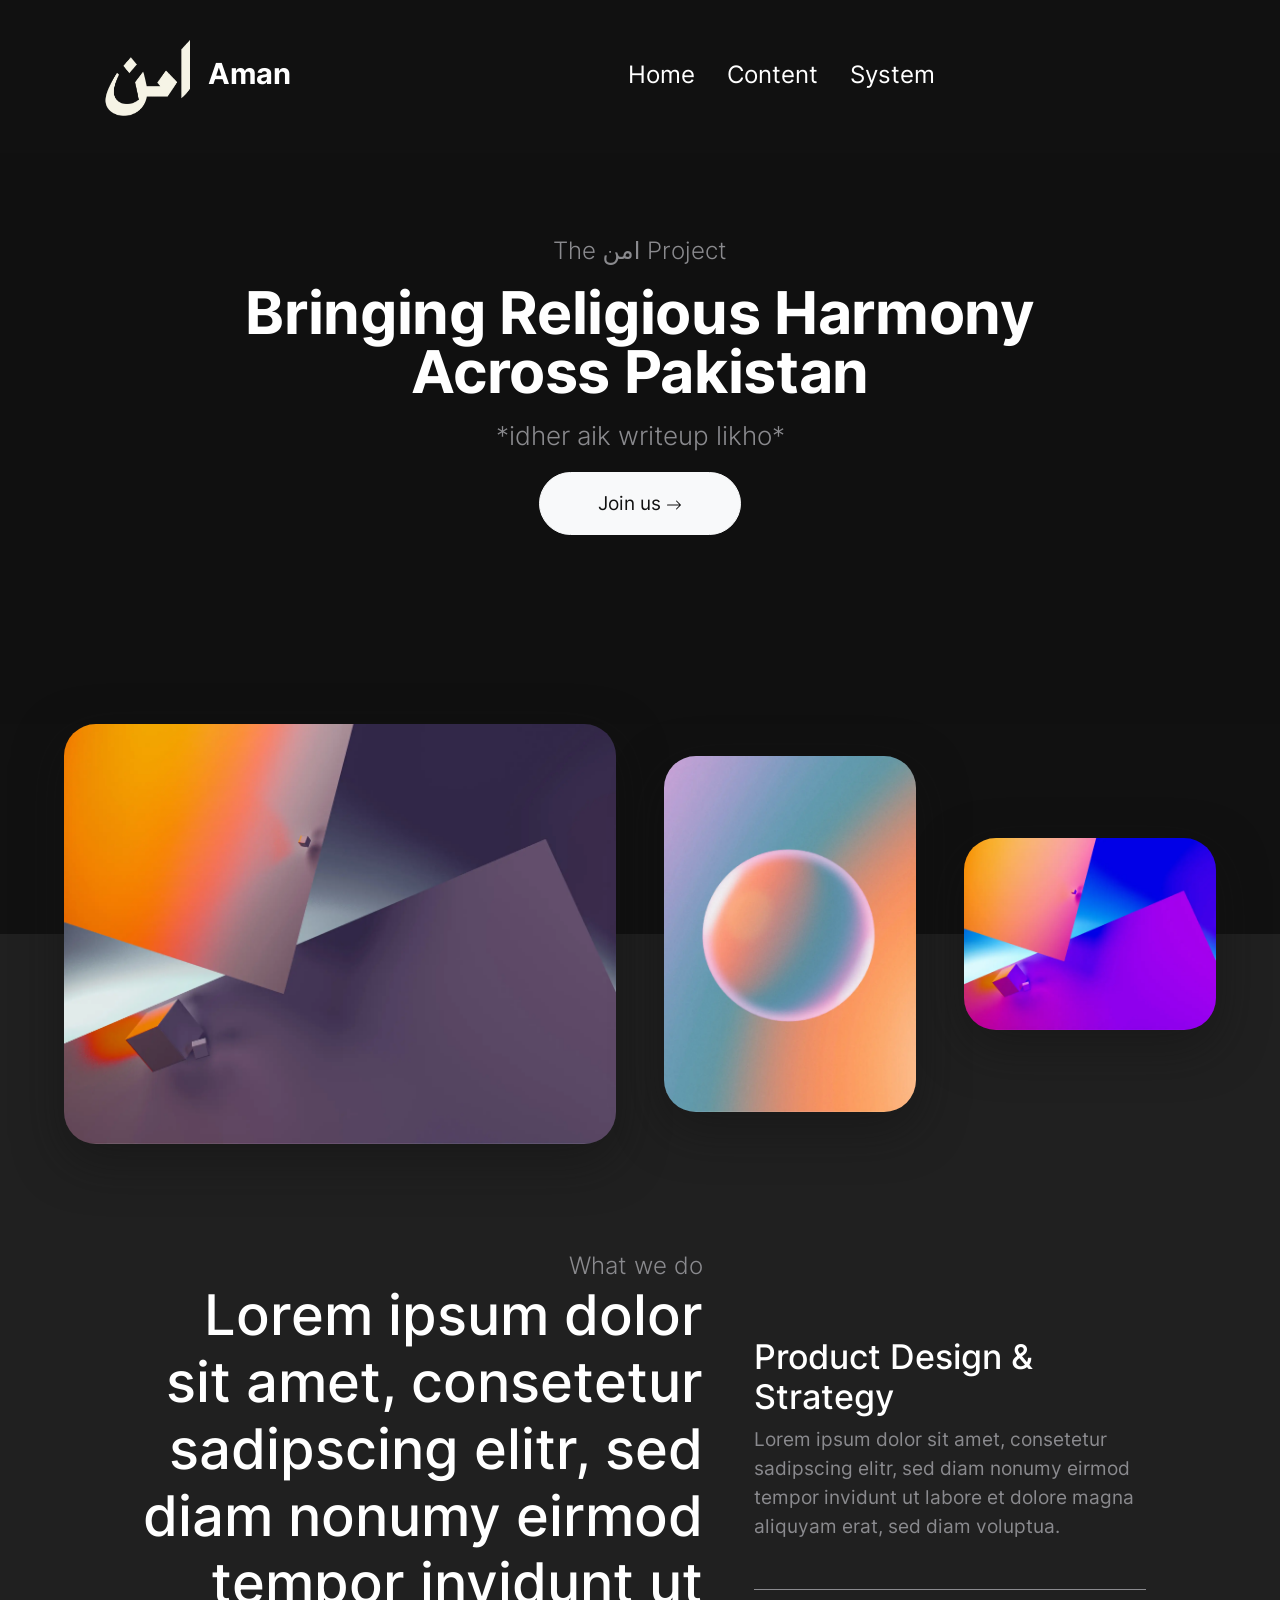
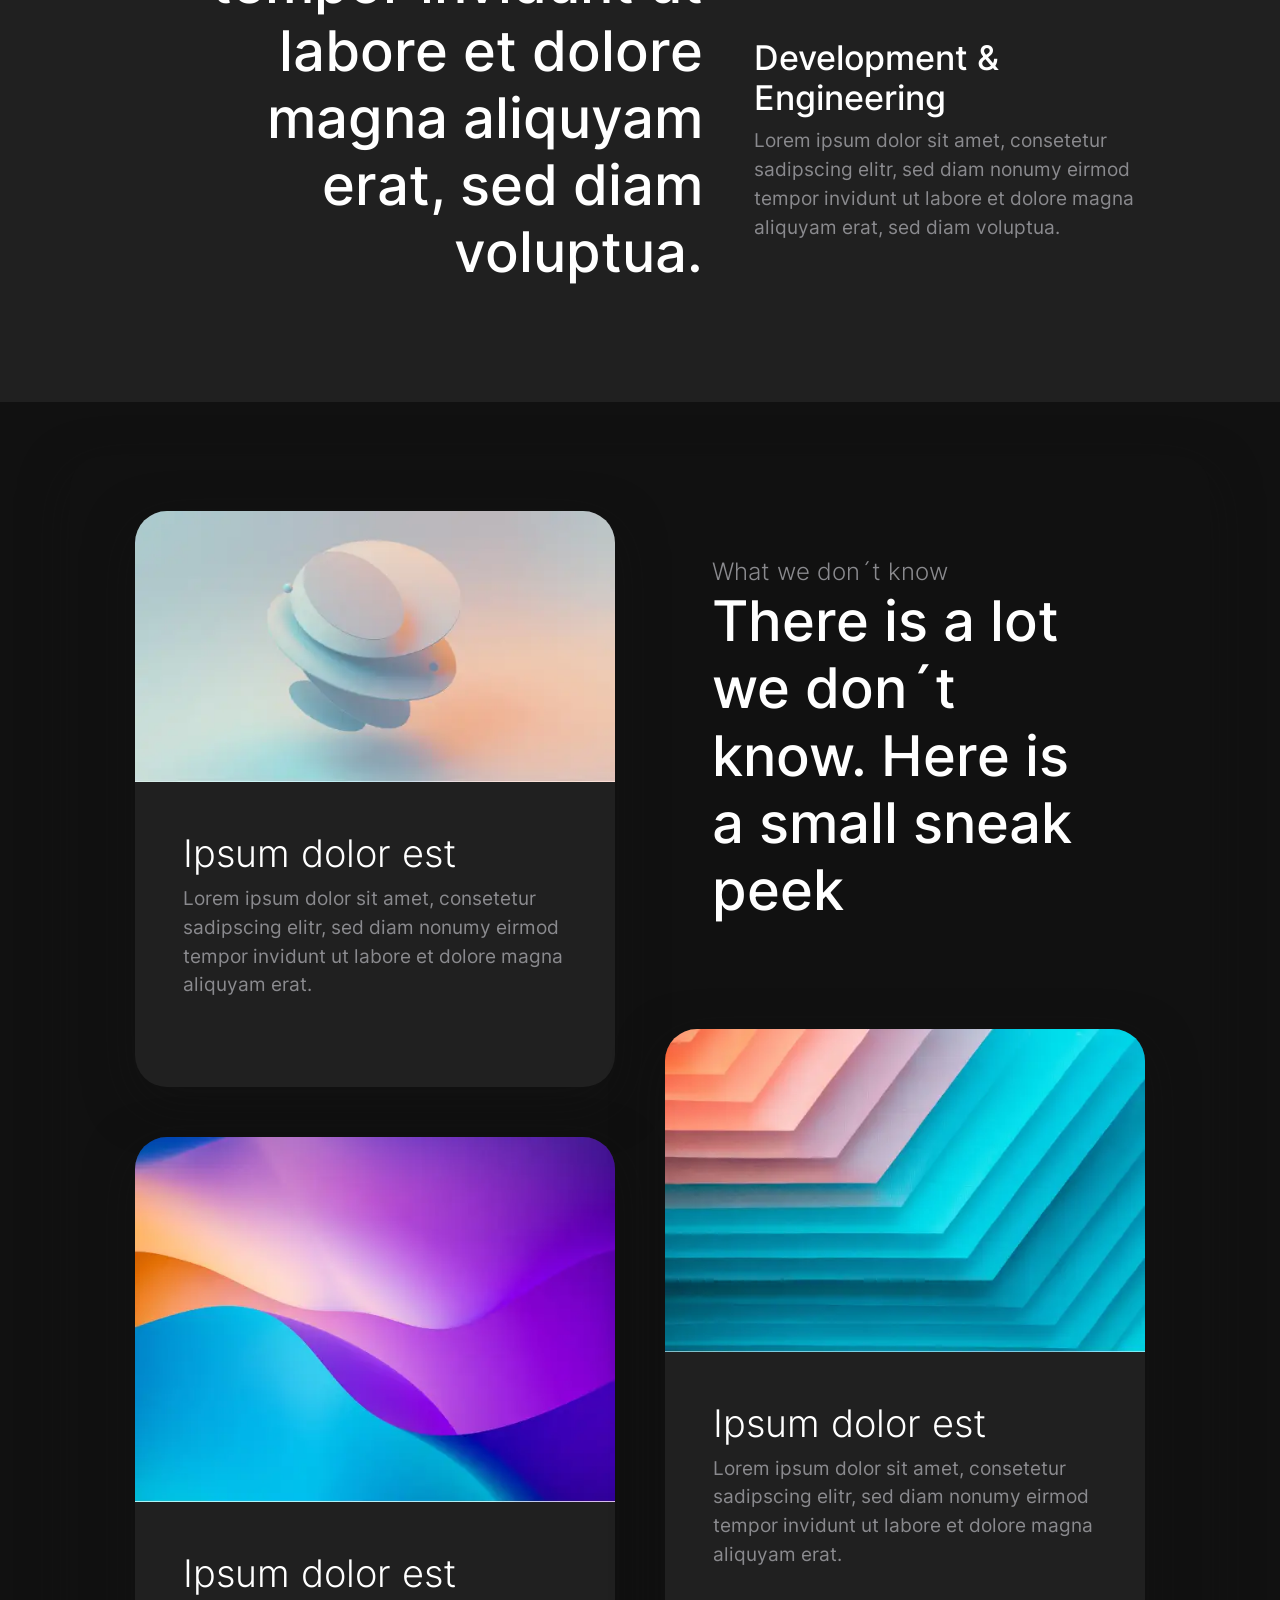
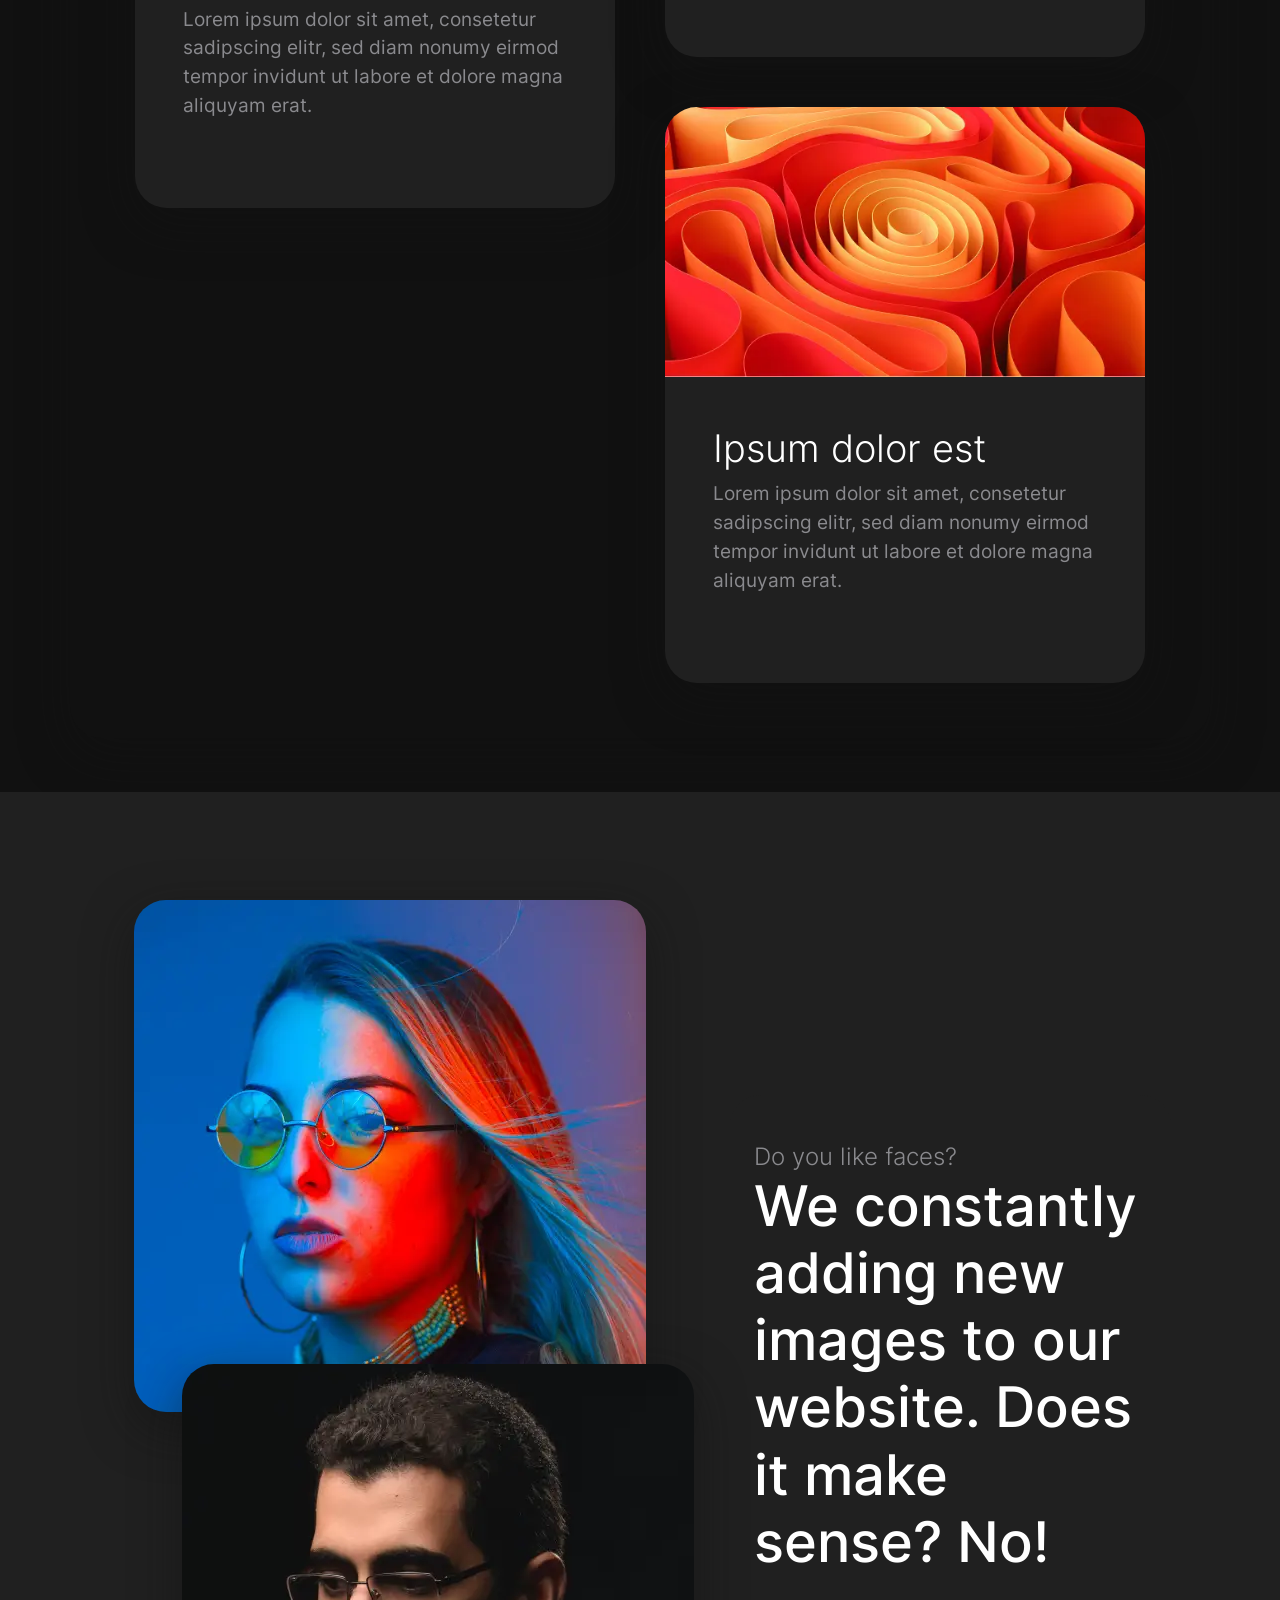
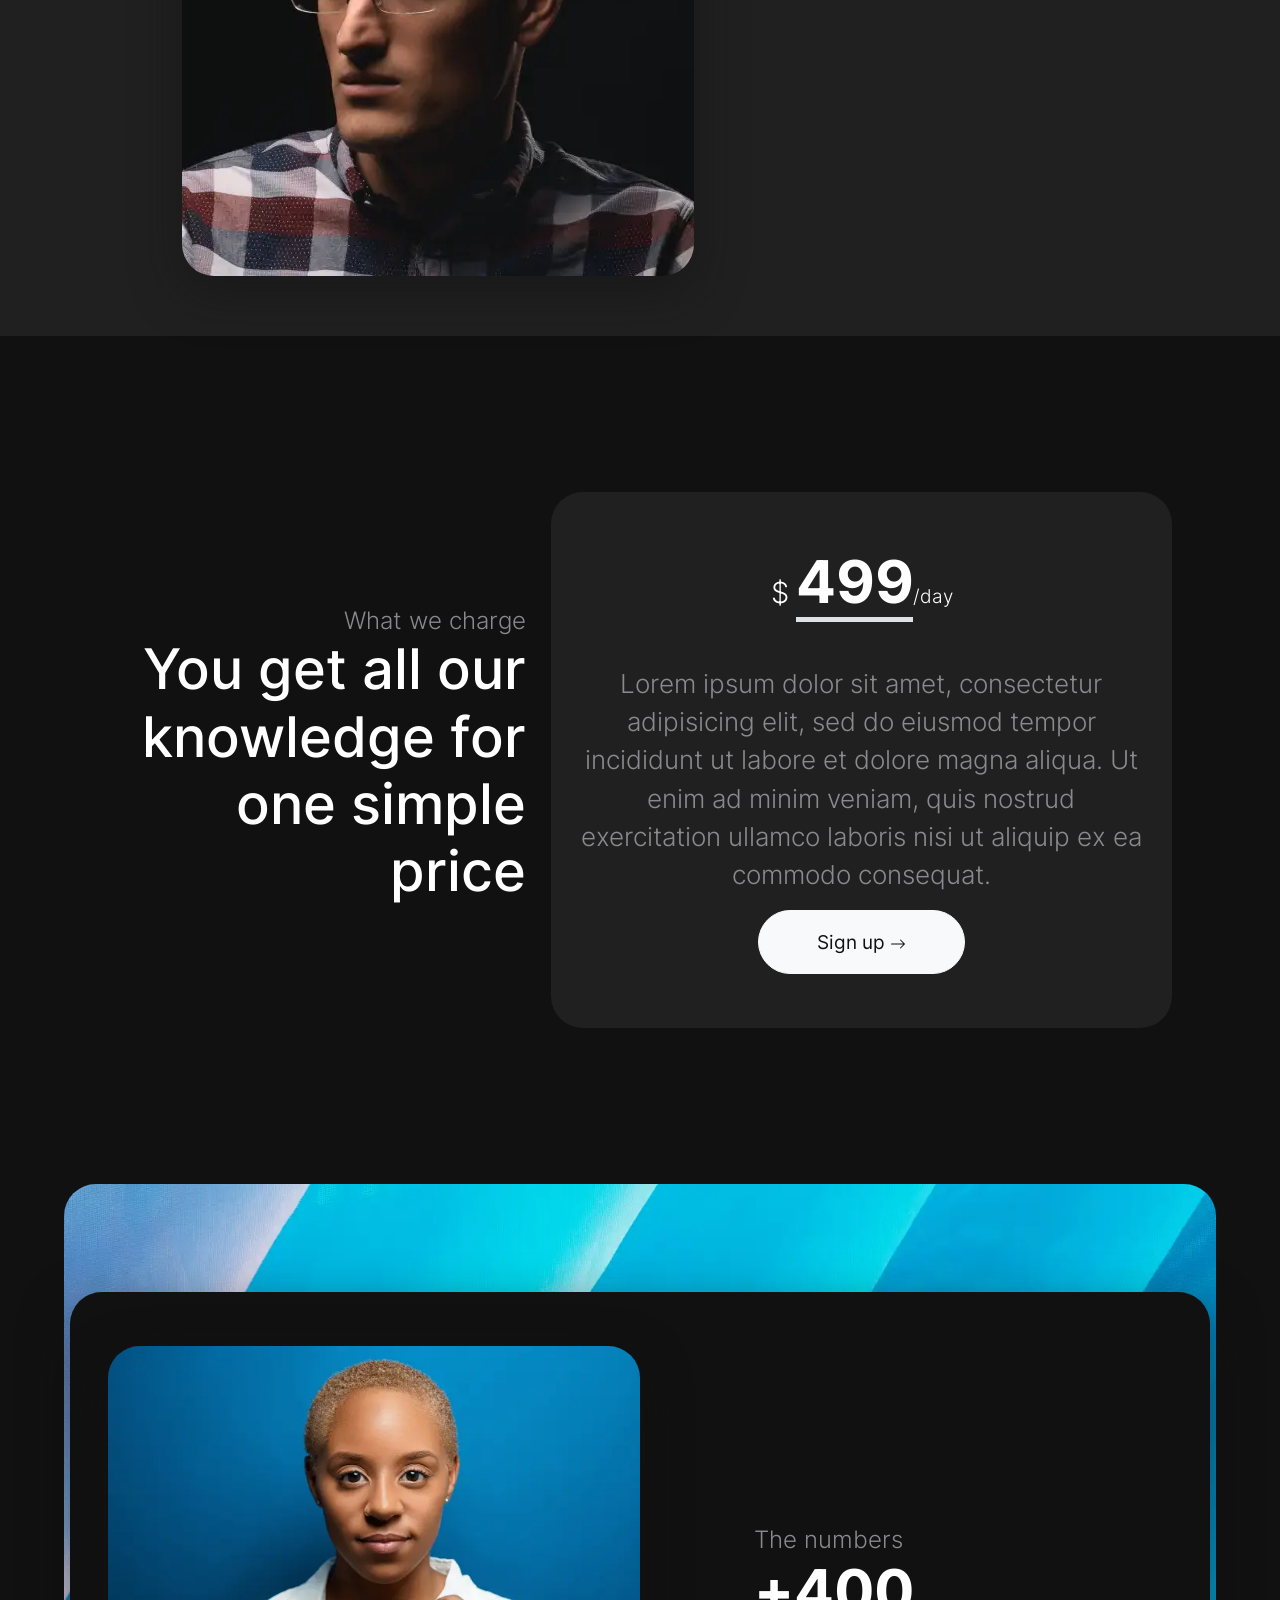
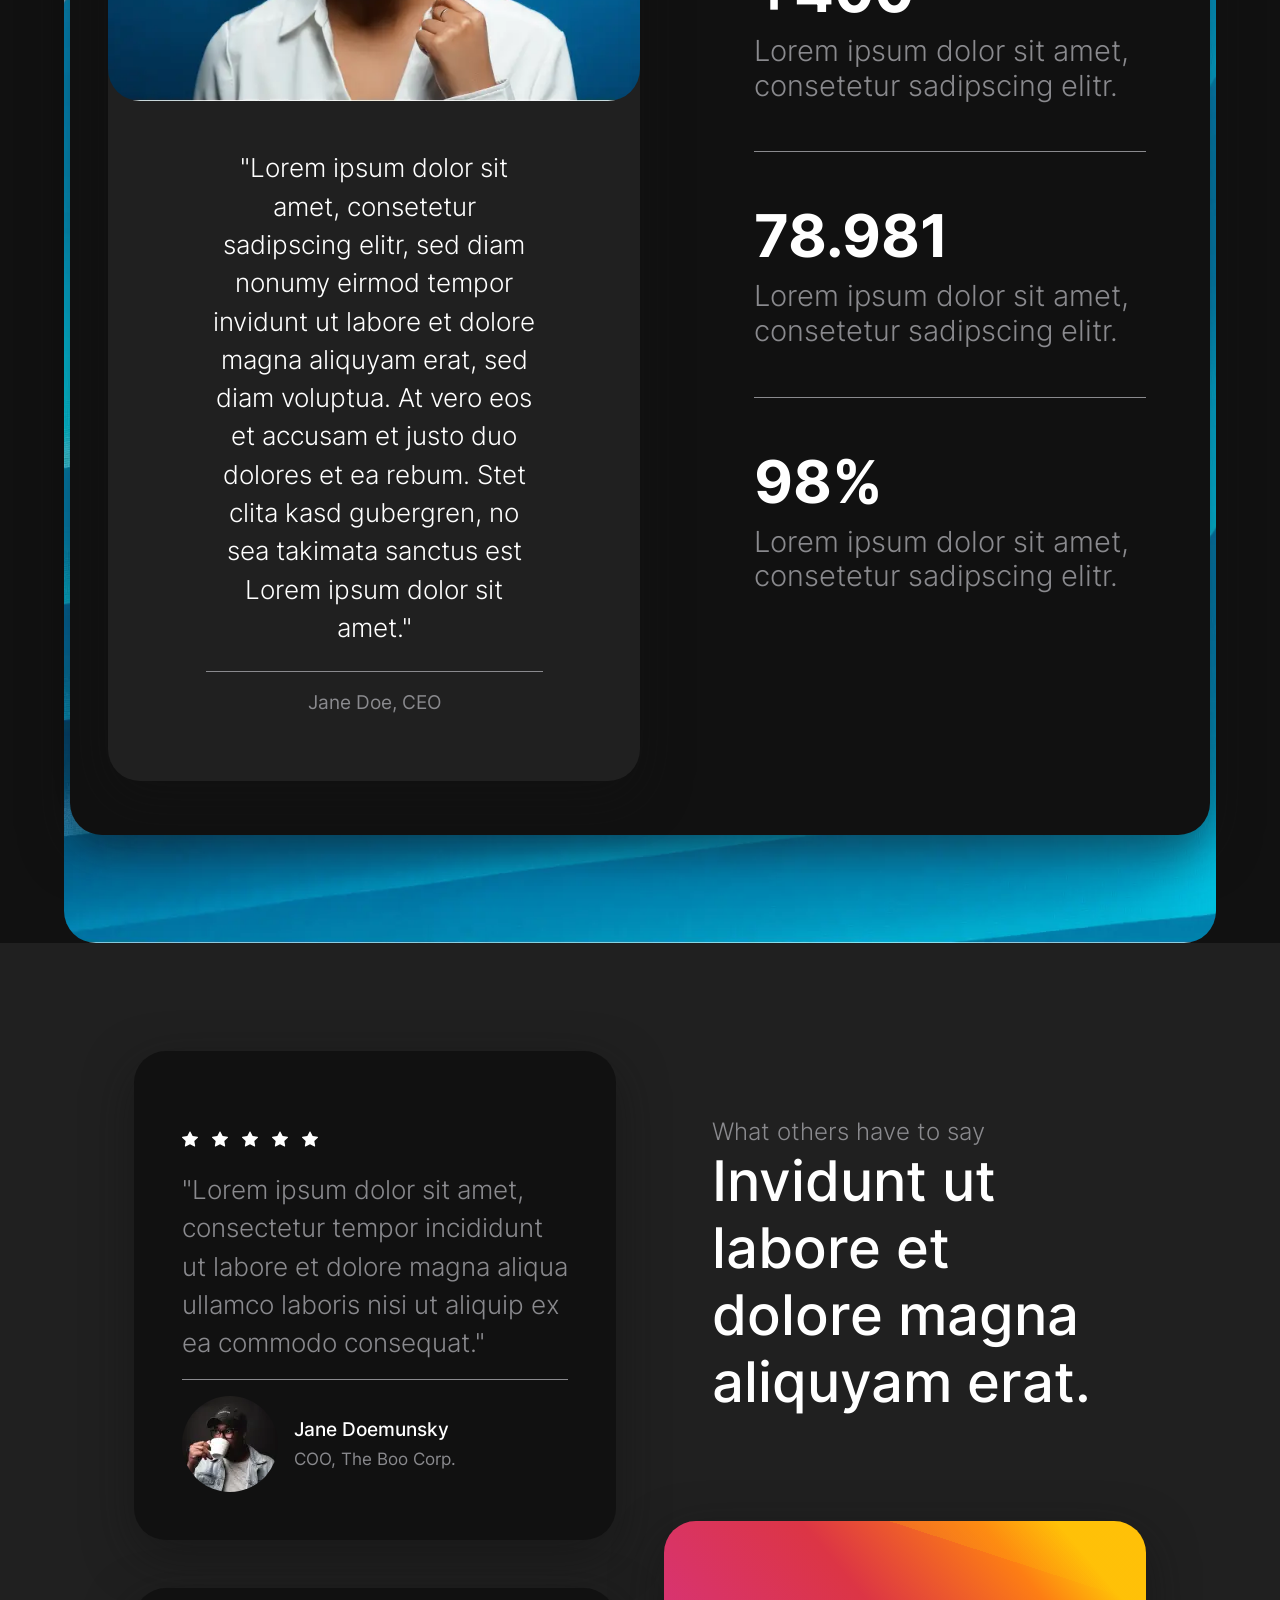
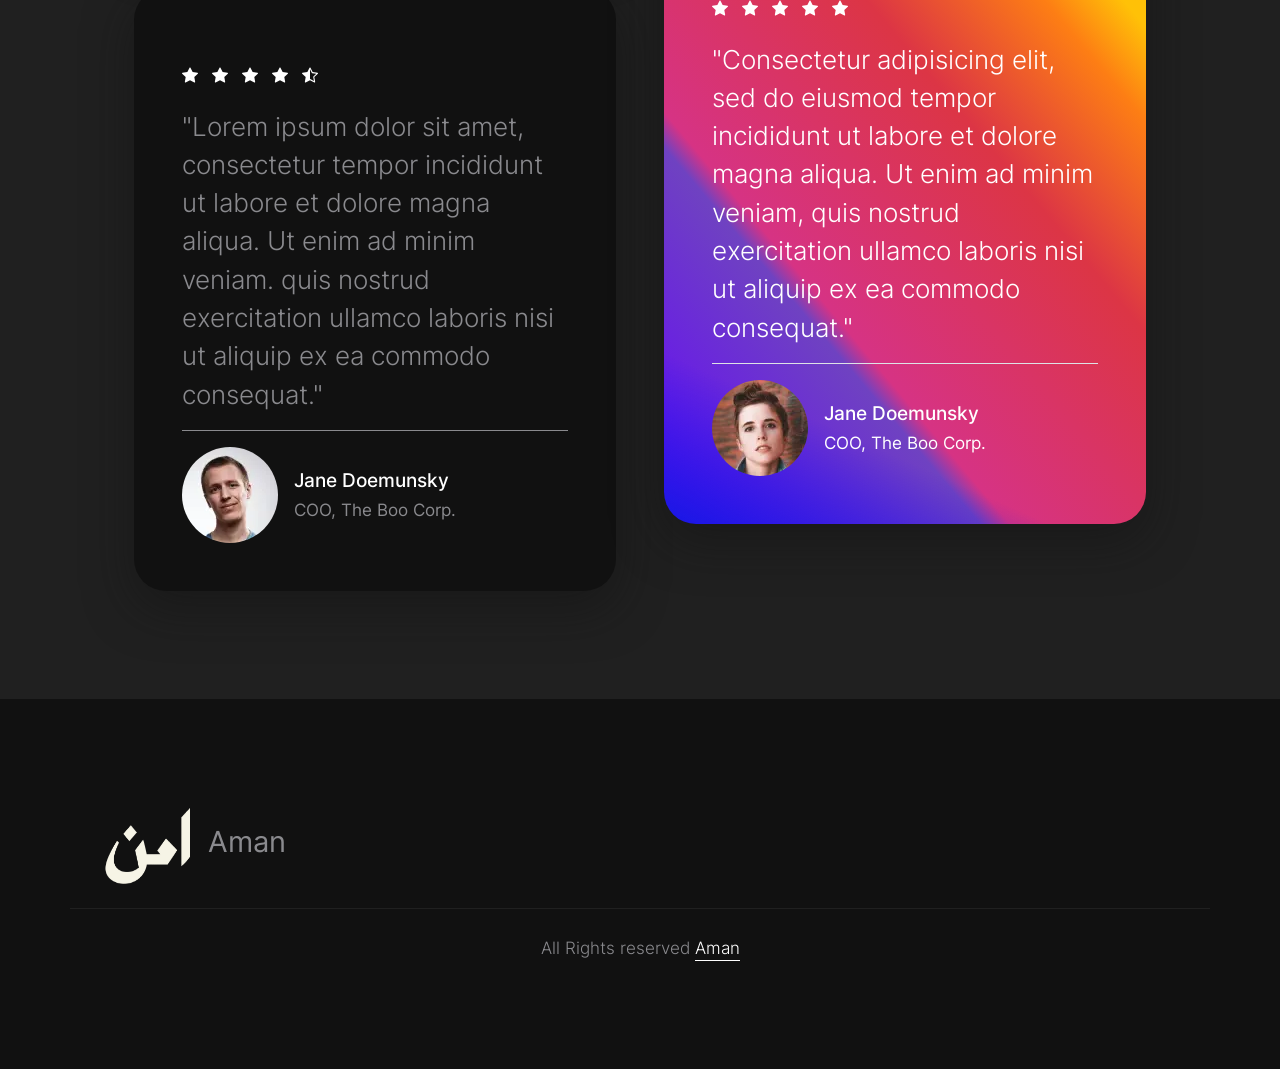
==== index.html @ b2f3efbe "first" ====
<!doctype html>
<html class="h-100" lang="en">

  <head>
      <meta charset="utf-8">
  <meta name="viewport" content="width=device-width,initial-scale=1,shrink-to-fit=no">
  <meta name="description" content="Aman: Bringing Religious Harmony Across Pakistan">
  <link rel="icon" type="image/png" sizes="32x32" href="img/favicon1.png">
  <link rel="icon" type="image/png" sizes="48x48" href="img/fav.png">
  <meta name="author" content="Holger Koenemann">
  <meta name="generator" content="Eleventy v2.0.0">
  <meta name="HandheldFriendly" content="true">
  <title>Aman - Home</title>
  <link rel="stylesheet" href="css/theme.min.css">

   <style>

/* inter-300 - latin */
@font-face {
  font-family: 'Inter';
  font-style: normal;
  font-weight: 300;
  font-display: swap;
  src: local(''),
       url('fonts/inter-v12-latin-300.woff2') format('woff2'), /* Chrome 26+, Opera 23+, Firefox 39+ */
       url('fonts/inter-v12-latin-300.woff') format('woff'); /* Chrome 6+, Firefox 3.6+, IE 9+, Safari 5.1+ */
}

/* inter-400 - latin */
@font-face {
  font-family: 'Inter';
  font-style: normal;
  font-weight: 400;
  font-display: swap;
  src: local(''),
       url('fonts/inter-v12-latin-regular.woff2') format('woff2'), /* Chrome 26+, Opera 23+, Firefox 39+ */
       url('fonts/inter-v12-latin-regular.woff') format('woff'); /* Chrome 6+, Firefox 3.6+, IE 9+, Safari 5.1+ */
}

@font-face {
  font-family: 'Inter';
  font-style: normal;
  font-weight: 500;
  font-display: swap;
  src: local(''),
       url('fonts/inter-v12-latin-500.woff2') format('woff2'), /* Chrome 26+, Opera 23+, Firefox 39+ */
       url('fonts/inter-v12-latin-500.woff') format('woff'); /* Chrome 6+, Firefox 3.6+, IE 9+, Safari 5.1+ */
}
@font-face {
  font-family: 'Inter';
  font-style: normal;
  font-weight: 700;
  font-display: swap;
  src: local(''),
       url('fonts/inter-v12-latin-700.woff2') format('woff2'), /* Chrome 26+, Opera 23+, Firefox 39+ */
       url('fonts/inter-v12-latin-700.woff') format('woff'); /* Chrome 6+, Firefox 3.6+, IE 9+, Safari 5.1+ */
}

</style>


  </head>

  <body class="bg-black text-white mt-0" data-bs-spy="scroll" data-bs-target="#navScroll">

    <nav id="navScroll" class="navbar navbar-dark bg-black fixed-top px-vw-5" tabindex="0">
  <div class="container">
    <a class="navbar-brand pe-md-4 fs-4 col-12 col-md-auto text-center" href="index.html">
 
  <img src="logo1.png" width="100" height="80" fill="currentColor" class="bi bi-stack" viewBox="0 0 16 16">
    <path d="m14.12 10.163 1.715.858c.22.11.22.424 0 .534L8.267 15.34a.598.598 0 0 1-.534 0L.165 11.555a.299.299 0 0 1 0-.534l1.716-.858 5.317 2.659c.505.252 1.1.252 1.604 0l5.317-2.66zM7.733.063a.598.598 0 0 1 .534 0l7.568 3.784a.3.3 0 0 1 0 .535L8.267 8.165a.598.598 0 0 1-.534 0L.165 4.382a.299.299 0 0 1 0-.535L7.733.063z"/>
    <path d="m14.12 6.576 1.715.858c.22.11.22.424 0 .534l-7.568 3.784a.598.598 0 0 1-.534 0L.165 7.968a.299.299 0 0 1 0-.534l1.716-.858 5.317 2.659c.505.252 1.1.252 1.604 0l5.317-2.659z"/>
  </svg>
  <span class="ms-md-1 mt-1 fw-bolder me-md-5">Aman</span>
</a>

      <ul class="navbar-nav mx-auto mb-2 mb-lg-0 list-group list-group-horizontal">
      <li class="nav-item">
  <a class="nav-link fs-5" href="index.html" aria-label="Homepage">
    Home
  </a>
</li>
<li class="nav-item">
  <a class="nav-link fs-5" href="content.html" aria-label="A sample content page">
    Content
  </a>
</li>
<li class="nav-item">
  <a class="nav-link fs-5" href="system.html" aria-label="A system message page">
    System
  </a>
</li>
    </ul>
</div>
</nav>

    <main>
      <div class="w-100 overflow-hidden positon-relative bg-black text-white" data-aos="fade">
  <div class="position-absolute w-100 h-100 bg-black opacity-75 top-0 start-0"></div>
  <div class="container py-vh-4 position-relative mt-5 px-vw-5 text-center">
  <div class="row d-flex align-items-center justify-content-center py-vh-5">
    <div class="col-12 col-xl-10">
      <span class="h5 text-secondary fw-lighter">The امن Project</span>
      <h1 class="display-huge mt-3 mb-3 lh-1">Bringing Religious Harmony Across Pakistan</h1>
    </div>
    <div class="col-12 col-xl-8">
      <p class="lead text-secondary">*idher aik writeup likho*</p>
    </div>
    <div class="col-12 text-center">
      <a href="#" class="btn btn-xl btn-light">Join us
        <svg xmlns="http://www.w3.org/2000/svg" width="16" height="16" fill="currentColor" class="bi bi-arrow-right" viewBox="0 0 16 16">
  <path fill-rule="evenodd" d="M1 8a.5.5 0 0 1 .5-.5h11.793l-3.147-3.146a.5.5 0 0 1 .708-.708l4 4a.5.5 0 0 1 0 .708l-4 4a.5.5 0 0 1-.708-.708L13.293 8.5H1.5A.5.5 0 0 1 1 8z"/>
</svg>
</a>
    </div>
  </div>
</div>

</div>

<div class="w-100 position-relative bg-black text-white bg-cover d-flex align-items-center">
  <div class="container-fluid px-vw-5">
    <div class="position-absolute w-100 h-50 bg-dark bottom-0 start-0"></div>
    <div class="row d-flex align-items-center position-relative justify-content-center px-0 g-5">
      <div class="col-12 col-lg-6">
        <img src="img/webp/abstract18.webp" width="2280" height="1732" alt="abstract image" class="img-fluid position-relative rounded-5 shadow" data-aos="fade-up">
      </div>
      <div class="col-12 col-md-6 col-lg-3">
        <img src="img/webp/abstract6.webp" width="1116" height="1578" alt="abstract image" class="img-fluid position-relative rounded-5 shadow" data-aos="fade-up" data-aos-duration="2000">
      </div>
      <div class="col-12 col-md-6 col-lg-3">
        <img src="img/webp/abstract9.webp" width="1116" height="848" alt="abstract image" class="img-fluid position-relative rounded-5 shadow" data-aos="fade-up" data-aos-duration="3000">
      </div>
    </div>
  </div>
</div>
<div class="bg-dark">
  <div class="container px-vw-5 py-vh-5">
    <div class="row d-flex align-items-center">
      <div class="col-12 col-lg-7 text-lg-end" data-aos="fade-right">
        <span class="h5 text-secondary fw-lighter">What we do</span>
        <h2 class="display-4">Lorem ipsum dolor sit amet, consetetur sadipscing elitr, sed diam nonumy eirmod tempor invidunt ut labore et dolore magna aliquyam erat, sed diam voluptua.</h2>
      </div>
      <div class="col-12 col-lg-5" data-aos="fade-left">
        <h3 class="pt-5">Product Design & Strategy</h3>
        <p class="text-secondary">Lorem ipsum dolor sit amet, consetetur sadipscing elitr, sed diam nonumy eirmod tempor invidunt ut labore et dolore magna aliquyam erat, sed diam voluptua.<br>
          
          
  <path fill-rule="evenodd" d="M1 8a7 7 0 1 0 14 0A7 7 0 0 0 1 8zm15 0A8 8 0 1 1 0 8a8 8 0 0 1 16 0zM4.5 7.5a.5.5 0 0 0 0 1h5.793l-2.147 2.146a.5.5 0 0 0 .708.708l3-3a.5.5 0 0 0 0-.708l-3-3a.5.5 0 1 0-.708.708L10.293 7.5H4.5z"/>
</svg>
</p>
        <h3 class="border-top border-secondary pt-5 mt-5">Development & Engineering</h3>
        <p class="text-secondary">Lorem ipsum dolor sit amet, consetetur sadipscing elitr, sed diam nonumy eirmod tempor invidunt ut labore et dolore magna aliquyam erat, sed diam voluptua.<br>
          
          
  <path fill-rule="evenodd" d="M1 8a7 7 0 1 0 14 0A7 7 0 0 0 1 8zm15 0A8 8 0 1 1 0 8a8 8 0 0 1 16 0zM4.5 7.5a.5.5 0 0 0 0 1h5.793l-2.147 2.146a.5.5 0 0 0 .708.708l3-3a.5.5 0 0 0 0-.708l-3-3a.5.5 0 1 0-.708.708L10.293 7.5H4.5z"/>
</svg>
</p>
      </div>
    </div>
  </div>
</div>

<div class="bg-black py-vh-3">
  <div class="container bg-black px-vw-5 py-vh-3 rounded-5 shadow">

  <div class="row gx-5">
    <div class="col-12 col-md-6">
      <div class="card bg-transparent mb-5" data-aos="zoom-in-up">
        <div class="bg-dark shadow rounded-5 p-0">
          <img src="img/webp/abstract3.webp" width="582" height="327" alt="abstract image" class="img-fluid rounded-5 no-bottom-radius" loading="lazy">
          <div class="p-5">
            <h2 class="fw-lighter">Ipsum dolor est</h2>
            <p class="pb-4 text-secondary">Lorem ipsum dolor sit amet, consetetur sadipscing elitr, sed diam nonumy eirmod tempor invidunt ut labore et dolore magna aliquyam erat.</p>
          
          </div>
        </div>
      </div>

      <div class="card bg-transparent" data-aos="zoom-in-up">
        <div class="bg-dark shadow rounded-5 p-0">
          <img src="img/webp/abstract2.webp" width="582" height="442" alt="abstract image" class="img-fluid rounded-5 no-bottom-radius" loading="lazy">
          <div class="p-5">
            <h2 class="fw-lighter">Ipsum dolor est</h2>
            <p class="pb-4 text-secondary">Lorem ipsum dolor sit amet, consetetur sadipscing elitr, sed diam nonumy eirmod tempor invidunt ut labore et dolore magna aliquyam erat.</p>
            
          </div>
        </div>
      </div>
    </div>
    <div class="col-12 col-md-6">
      <div class="p-5 pt-0 mt-5" data-aos="fade">
        <span class="h5 text-secondary fw-lighter">What we don´t know</span>
        <h2 class="display-4">There is a lot we don´t know. Here is a small sneak peek</h2>
      </div>
      <div class="card bg-transparent mb-5 mt-5" data-aos="zoom-in-up">
        <div class="bg-dark shadow rounded-5 p-0">
          <img src="img/webp/abstract17.webp" width="582" height="390" alt="abstract image" class="img-fluid rounded-5 no-bottom-radius" loading="lazy">
          <div class="p-5">
            <h2 class="fw-lighter">Ipsum dolor est</h2>
            <p class="pb-4 text-secondary">Lorem ipsum dolor sit amet, consetetur sadipscing elitr, sed diam nonumy eirmod tempor invidunt ut labore et dolore magna aliquyam erat.</p>
            
          </div>
        </div>
      </div>

      <div class="card bg-transparent" data-aos="zoom-in-up">
        <div class="bg-dark shadow rounded-5 p-0">
          <img src="img/webp/abstract4.webp" width="582" height="327" alt="abstract image" class="img-fluid rounded-5 no-bottom-radius" loading="lazy">
          <div class="p-5">
            <h2 class="fw-lighter">Ipsum dolor est</h2>
            <p class="pb-4 text-secondary">Lorem ipsum dolor sit amet, consetetur sadipscing elitr, sed diam nonumy eirmod tempor invidunt ut labore et dolore magna aliquyam erat.</p>
           
          </div>
        </div>
      </div>
    </div>
  </div>

</div>

</div>
<div class="bg-dark position-relative">
  <div class="container px-vw-5 py-vh-5">
    <div class="row d-flex align-items-center">

      <div class="col-12 col-lg-7">
        <img class="img-fluid rounded-5 mb-n5 shadow" src="img/webp/person9.webp" width="512" height="512" alt="a nice person" loading="lazy" data-aos="zoom-in-right">
        <img class="img-fluid rounded-5 ms-5 mb-n5 shadow" src="img/webp/person11.webp" width="512" height="512" alt="another nice person" loading="lazy" data-aos="zoom-in-up">
      </div>
      <div class="col-12 col-lg-5 bg-dark rounded-5 py-5" data-aos="fade">
        <span class="h5 text-secondary fw-lighter">Do you like faces?</span>
        <h2 class="display-4">We constantly adding new images to our website. Does it make sense? No!</h2>
      </div>
    </div>
  </div>
</div>

<div class="bg-black">
<div class="container px-vw-5 py-vh-5">
  <div class="row d-flex align-items-center">
    <div class="col-12 col-lg-5 text-center text-lg-end" data-aos="zoom-in-right">
      <span class="h5 text-secondary fw-lighter">What we charge</span>
      <h2 class="display-4">You get all our knowledge for one simple price</h2>
    </div>
    <div class="col-12 col-lg-7 bg-dark rounded-5 py-vh-3 text-center my-5" data-aos="zoom-in-up">
      <h2 class="display-huge mb-5">
        <span class="fs-4 me-2 fw-light">$</span><span class="border-bottom border-5">499</span><span class="fs-6 fw-light">/day</span></h2>
      <p class="lead text-secondary">Lorem ipsum dolor sit amet, consectetur adipisicing elit, sed do eiusmod tempor incididunt ut labore et dolore magna aliqua. Ut enim ad minim veniam, quis nostrud exercitation ullamco laboris nisi ut aliquip ex ea commodo consequat.</p>
      <a href="#" class="btn btn-xl btn-light">Sign up
        <svg xmlns="http://www.w3.org/2000/svg" width="16" height="16" fill="currentColor" class="bi bi-arrow-right" viewBox="0 0 16 16">
  <path fill-rule="evenodd" d="M1 8a.5.5 0 0 1 .5-.5h11.793l-3.147-3.146a.5.5 0 0 1 .708-.708l4 4a.5.5 0 0 1 0 .708l-4 4a.5.5 0 0 1-.708-.708L13.293 8.5H1.5A.5.5 0 0 1 1 8z"/>
</svg>
</a>
    </div>
  </div>
</div>

</div>
<div class="container-fluid px-vw-5 position-relative" data-aos="fade">
<div class="position-absolute w-100 h-50 bg-black top-0 start-0"></div>
<div class="position-relative py-vh-5 bg-cover bg-center rounded-5" style="background-image: url(img/webp/abstract12.webp)">
  <div class="container bg-black px-vw-5 py-vh-3 rounded-5 shadow">
  <div class="row d-flex align-items-center">

  <div class="col-6 d-flex align-items-center bg-dark shadow rounded-5 p-0" data-aos="zoom-in-up">
    <div class="row d-flex justify-content-center">
      <div class="col-12">
    <img src="img/webp/person103.webp" width="684" height="457" alt="our CEO with some nice numbers" class="img-fluid rounded-5" loading="lazy">
  </div>
  <div class="col-12 col-lg-10 col-xl-8 text-center my-5">
    <p class="lead border-bottom pb-4 border-secondary">"Lorem ipsum dolor sit amet, consetetur sadipscing elitr, sed diam nonumy eirmod tempor invidunt ut labore et dolore magna aliquyam erat, sed diam voluptua. At vero eos et accusam et justo duo dolores et ea rebum. Stet clita kasd gubergren, no sea takimata sanctus est Lorem ipsum dolor sit amet."</p>
    <p class="text-secondary text-center">Jane Doe, CEO</p>
</div>
</div>
</div>
  <div class="col-5 offset-1">
    <span class="h5 text-secondary fw-lighter">The numbers</span>
    <h2 class="display-huge fw-bolder" data-aos="zoom-in-left">+400</h2>
<p class="h4 fw-lighter text-secondary">
    Lorem ipsum dolor sit amet, consetetur sadipscing elitr.
</p>

<h2 class="display-huge fw-bolder border-top border-secondary pt-5 mt-5" data-aos="zoom-in-left">78.981</h2>
<p class="h4 fw-lighter text-secondary">
Lorem ipsum dolor sit amet, consetetur sadipscing elitr.
</p>
<h2 class="display-huge fw-bolder border-top border-secondary pt-5 mt-5" data-aos="zoom-in-left">98%</h2>
<p class="h4 fw-lighter text-secondary">
Lorem ipsum dolor sit amet, consetetur sadipscing elitr.
</p>
</div>
  </div>
</div>

</div>
</div>
<div class="bg-dark py-vh-5">
<div class="container px-vw-5">
  <div class="row d-flex gx-5 align-items-center">
    <div class="col-12 col-lg-6">
      <div class="rounded-5 bg-black p-5 shadow" data-aos="zoom-in-right">
        <div class="fs-1">
          <svg xmlns="http://www.w3.org/2000/svg" width="16" height="16" fill="currentColor" class="bi bi-star-fill" viewBox="0 0 16 16">
  <path d="M3.612 15.443c-.386.198-.824-.149-.746-.592l.83-4.73L.173 6.765c-.329-.314-.158-.888.283-.95l4.898-.696L7.538.792c.197-.39.73-.39.927 0l2.184 4.327 4.898.696c.441.062.612.636.282.95l-3.522 3.356.83 4.73c.078.443-.36.79-.746.592L8 13.187l-4.389 2.256z"/>
</svg>


          <svg xmlns="http://www.w3.org/2000/svg" width="16" height="16" fill="currentColor" class="bi bi-star-fill" viewBox="0 0 16 16">
  <path d="M3.612 15.443c-.386.198-.824-.149-.746-.592l.83-4.73L.173 6.765c-.329-.314-.158-.888.283-.95l4.898-.696L7.538.792c.197-.39.73-.39.927 0l2.184 4.327 4.898.696c.441.062.612.636.282.95l-3.522 3.356.83 4.73c.078.443-.36.79-.746.592L8 13.187l-4.389 2.256z"/>
</svg>


          <svg xmlns="http://www.w3.org/2000/svg" width="16" height="16" fill="currentColor" class="bi bi-star-fill" viewBox="0 0 16 16">
  <path d="M3.612 15.443c-.386.198-.824-.149-.746-.592l.83-4.73L.173 6.765c-.329-.314-.158-.888.283-.95l4.898-.696L7.538.792c.197-.39.73-.39.927 0l2.184 4.327 4.898.696c.441.062.612.636.282.95l-3.522 3.356.83 4.73c.078.443-.36.79-.746.592L8 13.187l-4.389 2.256z"/>
</svg>


          <svg xmlns="http://www.w3.org/2000/svg" width="16" height="16" fill="currentColor" class="bi bi-star-fill" viewBox="0 0 16 16">
  <path d="M3.612 15.443c-.386.198-.824-.149-.746-.592l.83-4.73L.173 6.765c-.329-.314-.158-.888.283-.95l4.898-.696L7.538.792c.197-.39.73-.39.927 0l2.184 4.327 4.898.696c.441.062.612.636.282.95l-3.522 3.356.83 4.73c.078.443-.36.79-.746.592L8 13.187l-4.389 2.256z"/>
</svg>


          <svg xmlns="http://www.w3.org/2000/svg" width="16" height="16" fill="currentColor" class="bi bi-star-fill" viewBox="0 0 16 16">
  <path d="M3.612 15.443c-.386.198-.824-.149-.746-.592l.83-4.73L.173 6.765c-.329-.314-.158-.888.283-.95l4.898-.696L7.538.792c.197-.39.73-.39.927 0l2.184 4.327 4.898.696c.441.062.612.636.282.95l-3.522 3.356.83 4.73c.078.443-.36.79-.746.592L8 13.187l-4.389 2.256z"/>
</svg>


        </div>
        <p class="text-secondary lead">"Lorem ipsum dolor sit amet, consectetur tempor incididunt ut labore et dolore magna aliqua ullamco laboris nisi ut aliquip ex ea commodo consequat."</p>
        <div class="d-flex justify-content-start align-items-center border-top border-secondary pt-3">
          <img src="img/webp/person14.webp" width="96" height="96" class="rounded-circle me-3" alt="a nice person" data-aos="fade" loading="lazy">
          <div>
            <span class="h6 fw-5">Jane Doemunsky</span><br>
            <small class="text-secondary">COO, The Boo Corp.</small>
          </div>
        </div>
      </div>
      <div class="rounded-5 bg-black p-5 shadow mt-5" data-aos="zoom-in-right">
        <div class="fs-1">
          <svg xmlns="http://www.w3.org/2000/svg" width="16" height="16" fill="currentColor" class="bi bi-star-fill" viewBox="0 0 16 16">
  <path d="M3.612 15.443c-.386.198-.824-.149-.746-.592l.83-4.73L.173 6.765c-.329-.314-.158-.888.283-.95l4.898-.696L7.538.792c.197-.39.73-.39.927 0l2.184 4.327 4.898.696c.441.062.612.636.282.95l-3.522 3.356.83 4.73c.078.443-.36.79-.746.592L8 13.187l-4.389 2.256z"/>
</svg>


          <svg xmlns="http://www.w3.org/2000/svg" width="16" height="16" fill="currentColor" class="bi bi-star-fill" viewBox="0 0 16 16">
  <path d="M3.612 15.443c-.386.198-.824-.149-.746-.592l.83-4.73L.173 6.765c-.329-.314-.158-.888.283-.95l4.898-.696L7.538.792c.197-.39.73-.39.927 0l2.184 4.327 4.898.696c.441.062.612.636.282.95l-3.522 3.356.83 4.73c.078.443-.36.79-.746.592L8 13.187l-4.389 2.256z"/>
</svg>


          <svg xmlns="http://www.w3.org/2000/svg" width="16" height="16" fill="currentColor" class="bi bi-star-fill" viewBox="0 0 16 16">
  <path d="M3.612 15.443c-.386.198-.824-.149-.746-.592l.83-4.73L.173 6.765c-.329-.314-.158-.888.283-.95l4.898-.696L7.538.792c.197-.39.73-.39.927 0l2.184 4.327 4.898.696c.441.062.612.636.282.95l-3.522 3.356.83 4.73c.078.443-.36.79-.746.592L8 13.187l-4.389 2.256z"/>
</svg>


          <svg xmlns="http://www.w3.org/2000/svg" width="16" height="16" fill="currentColor" class="bi bi-star-fill" viewBox="0 0 16 16">
  <path d="M3.612 15.443c-.386.198-.824-.149-.746-.592l.83-4.73L.173 6.765c-.329-.314-.158-.888.283-.95l4.898-.696L7.538.792c.197-.39.73-.39.927 0l2.184 4.327 4.898.696c.441.062.612.636.282.95l-3.522 3.356.83 4.73c.078.443-.36.79-.746.592L8 13.187l-4.389 2.256z"/>
</svg>


          <svg xmlns="http://www.w3.org/2000/svg" width="16" height="16" fill="currentColor" class="bi bi-star-half" viewBox="0 0 16 16">
  <path d="M5.354 5.119 7.538.792A.516.516 0 0 1 8 .5c.183 0 .366.097.465.292l2.184 4.327 4.898.696A.537.537 0 0 1 16 6.32a.548.548 0 0 1-.17.445l-3.523 3.356.83 4.73c.078.443-.36.79-.746.592L8 13.187l-4.389 2.256a.52.52 0 0 1-.146.05c-.342.06-.668-.254-.6-.642l.83-4.73L.173 6.765a.55.55 0 0 1-.172-.403.58.58 0 0 1 .085-.302.513.513 0 0 1 .37-.245l4.898-.696zM8 12.027a.5.5 0 0 1 .232.056l3.686 1.894-.694-3.957a.565.565 0 0 1 .162-.505l2.907-2.77-4.052-.576a.525.525 0 0 1-.393-.288L8.001 2.223 8 2.226v9.8z"/>
</svg>

        </div>
        <p class="text-secondary lead">"Lorem ipsum dolor sit amet, consectetur tempor incididunt ut labore et dolore magna aliqua. Ut enim ad minim veniam. quis nostrud exercitation ullamco laboris nisi ut aliquip ex ea commodo consequat."</p>
        <div class="d-flex justify-content-start align-items-center border-top border-secondary pt-3">
          <img src="img/webp/person13.webp" width="96" height="96" class="rounded-circle me-3" alt="a nice person" data-aos="fade" loading="lazy">
          <div>
            <span class="h6 fw-5">Jane Doemunsky</span><br>
            <small class="text-secondary">COO, The Boo Corp.</small>
          </div>
        </div>
      </div>

    </div>
    <div class="col-12 col-lg-6">
      <div class="p-5 pt-0" data-aos="fade">
        <span class="h5 text-secondary fw-lighter">What others have to say</span>
        <h2 class="display-4">Invidunt ut labore et dolore magna aliquyam erat.</h2>
      </div>
      <div class="rounded-5 bg-black p-5 shadow mt-5 gradient" data-aos="zoom-in-left">
        <div class="fs-1">
          <svg xmlns="http://www.w3.org/2000/svg" width="16" height="16" fill="currentColor" class="bi bi-star-fill" viewBox="0 0 16 16">
  <path d="M3.612 15.443c-.386.198-.824-.149-.746-.592l.83-4.73L.173 6.765c-.329-.314-.158-.888.283-.95l4.898-.696L7.538.792c.197-.39.73-.39.927 0l2.184 4.327 4.898.696c.441.062.612.636.282.95l-3.522 3.356.83 4.73c.078.443-.36.79-.746.592L8 13.187l-4.389 2.256z"/>
</svg>


          <svg xmlns="http://www.w3.org/2000/svg" width="16" height="16" fill="currentColor" class="bi bi-star-fill" viewBox="0 0 16 16">
  <path d="M3.612 15.443c-.386.198-.824-.149-.746-.592l.83-4.73L.173 6.765c-.329-.314-.158-.888.283-.95l4.898-.696L7.538.792c.197-.39.73-.39.927 0l2.184 4.327 4.898.696c.441.062.612.636.282.95l-3.522 3.356.83 4.73c.078.443-.36.79-.746.592L8 13.187l-4.389 2.256z"/>
</svg>


          <svg xmlns="http://www.w3.org/2000/svg" width="16" height="16" fill="currentColor" class="bi bi-star-fill" viewBox="0 0 16 16">
  <path d="M3.612 15.443c-.386.198-.824-.149-.746-.592l.83-4.73L.173 6.765c-.329-.314-.158-.888.283-.95l4.898-.696L7.538.792c.197-.39.73-.39.927 0l2.184 4.327 4.898.696c.441.062.612.636.282.95l-3.522 3.356.83 4.73c.078.443-.36.79-.746.592L8 13.187l-4.389 2.256z"/>
</svg>


          <svg xmlns="http://www.w3.org/2000/svg" width="16" height="16" fill="currentColor" class="bi bi-star-fill" viewBox="0 0 16 16">
  <path d="M3.612 15.443c-.386.198-.824-.149-.746-.592l.83-4.73L.173 6.765c-.329-.314-.158-.888.283-.95l4.898-.696L7.538.792c.197-.39.73-.39.927 0l2.184 4.327 4.898.696c.441.062.612.636.282.95l-3.522 3.356.83 4.73c.078.443-.36.79-.746.592L8 13.187l-4.389 2.256z"/>
</svg>


          <svg xmlns="http://www.w3.org/2000/svg" width="16" height="16" fill="currentColor" class="bi bi-star-fill" viewBox="0 0 16 16">
  <path d="M3.612 15.443c-.386.198-.824-.149-.746-.592l.83-4.73L.173 6.765c-.329-.314-.158-.888.283-.95l4.898-.696L7.538.792c.197-.39.73-.39.927 0l2.184 4.327 4.898.696c.441.062.612.636.282.95l-3.522 3.356.83 4.73c.078.443-.36.79-.746.592L8 13.187l-4.389 2.256z"/>
</svg>


        </div>
        <p class="lead">"Consectetur adipisicing elit, sed do eiusmod tempor incididunt ut labore et dolore magna aliqua. Ut enim ad minim veniam, quis nostrud exercitation ullamco laboris nisi ut aliquip ex ea commodo consequat."</p>
        <div class="d-flex justify-content-start align-items-center border-top pt-3">
          <img src="img/webp/person16.webp" width="96" height="96" class="rounded-circle me-3" alt="a nice person" data-aos="fade" loading="lazy">
          <div>
            <span class="h6 fw-5">Jane Doemunsky</span><br>
            <small>COO, The Boo Corp.</small>
          </div>
        </div>
      </div>
    </div>
  </div>
</div>

</div>

    </main>

    <div class="container py-vh-4 text-secondary fw-lighter">
    <div class="row">
      <div class="col-12 col-lg-5 py-4 text-center text-lg-start">
            <a class="navbar-brand pe-md-4 fs-4 col-12 col-md-auto text-center" href="index.html">
  <img src="logo1.png" width="100" height="80" fill="currentColor" class="bi bi-stack" viewBox="0 0 16 16">
    <path d="m14.12 10.163 1.715.858c.22.11.22.424 0 .534L8.267 15.34a.598.598 0 0 1-.534 0L.165 11.555a.299.299 0 0 1 0-.534l1.716-.858 5.317 2.659c.505.252 1.1.252 1.604 0l5.317-2.66zM7.733.063a.598.598 0 0 1 .534 0l7.568 3.784a.3.3 0 0 1 0 .535L8.267 8.165a.598.598 0 0 1-.534 0L.165 4.382a.299.299 0 0 1 0-.535L7.733.063z"/>
    <path d="m14.12 6.576 1.715.858c.22.11.22.424 0 .534l-7.568 3.784a.598.598 0 0 1-.534 0L.165 7.968a.299.299 0 0 1 0-.534l1.716-.858 5.317 2.659c.505.252 1.1.252 1.604 0l5.317-2.659z"/>
  </svg>
  <span class="ms-md-1 mt-1 fw-bolder me-md-5" >Aman</span>
</a>

      </div>
      
  <div class="container text-center small py-vh-2 border-top border-dark">All Rights reserved
    <a href="index.html" class="link-fancy link-fancy-light" target="_blank">Aman</a>
  </div>
</footer>








<script src="js/bootstrap.bundle.min.js"></script>
<script src="js/aos.js"></script>
<script>
AOS.init({
 duration: 800, // values from 0 to 3000, with step 50ms
});
</script>
<script>
  let scrollpos = window.scrollY
  const header = document.querySelector(".navbar")
  const header_height = header.offsetHeight

  const add_class_on_scroll = () => header.classList.add("scrolled", "shadow-sm")
  const remove_class_on_scroll = () => header.classList.remove("scrolled", "shadow-sm")

  window.addEventListener('scroll', function() {
    scrollpos = window.scrollY;

    if (scrollpos >= header_height) { add_class_on_scroll() }
    else { remove_class_on_scroll() }

    console.log(scrollpos)
  })
</script>

  </body>
</html>
---- css/theme.min.css ----
/*!
   * Bootstrap  v5.2.1 (https://getbootstrap.com/)
   * Copyright 2011-2022 The Bootstrap Authors
   * Copyright 2011-2022 Twitter, Inc.
   * Licensed under MIT (https://github.com/twbs/bootstrap/blob/main/LICENSE)
   */:root{--bs-blue:#1717e5;--bs-indigo:#6610f2;--bs-purple:#6f42c1;--bs-pink:#d63384;--bs-red:#dc3545;--bs-orange:#fd7e14;--bs-yellow:#ffc107;--bs-green:#198754;--bs-teal:#20c997;--bs-cyan:#0dcaf0;--bs-white:#fff;--bs-gray:#8a8a8e;--bs-gray-dark:#343a40;--bs-gray-100:#f8f9fa;--bs-gray-200:#e9ecef;--bs-gray-300:#dee2e6;--bs-gray-400:#ced4da;--bs-gray-500:#adb5bd;--bs-gray-600:#8a8a8e;--bs-gray-700:#495057;--bs-gray-800:#343a40;--bs-gray-900:#202020;--bs-primary:#1717e5;--bs-secondary:#8a8a8e;--bs-success:#198754;--bs-info:#0dcaf0;--bs-warning:#ffc107;--bs-danger:#dc3545;--bs-light:#f8f9fa;--bs-dark:#202020;--bs-primary-rgb:23,23,229;--bs-secondary-rgb:138,138,142;--bs-success-rgb:25,135,84;--bs-info-rgb:13,202,240;--bs-warning-rgb:255,193,7;--bs-danger-rgb:220,53,69;--bs-light-rgb:248,249,250;--bs-dark-rgb:32,32,32;--bs-white-rgb:255,255,255;--bs-black-rgb:17,17,17;--bs-body-color-rgb:32,32,32;--bs-body-bg-rgb:255,255,255;--bs-font-sans-serif:"Inter",system-ui,-apple-system,"Segoe UI",Roboto,"Helvetica Neue",Arial,"Noto Sans",sans-serif,"Apple Color Emoji","Segoe UI Emoji","Segoe UI Symbol","Noto Color Emoji";--bs-font-monospace:SFMono-Regular,Menlo,Monaco,Consolas,"Liberation Mono","Courier New",monospace;--bs-gradient:linear-gradient(180deg, rgba(255, 255, 255, 0.15), rgba(255, 255, 255, 0));--bs-body-font-family:var(--bs-font-sans-serif);--bs-body-font-size:1.2rem;--bs-body-font-weight:400;--bs-body-line-height:1.5;--bs-body-color:#202020;--bs-body-bg:#fff;--bs-border-width:1px;--bs-border-style:solid;--bs-border-color:#dee2e6;--bs-border-color-translucent:rgba(17, 17, 17, 0.175);--bs-border-radius:0.375rem;--bs-border-radius-sm:0.25rem;--bs-border-radius-lg:0.5rem;--bs-border-radius-xl:1rem;--bs-border-radius-2xl:2rem;--bs-border-radius-pill:50rem;--bs-link-color:#1717e5;--bs-link-hover-color:#1212b7;--bs-code-color:#d63384;--bs-highlight-bg:#fff3cd}*,::after,::before{box-sizing:border-box}@media (prefers-reduced-motion:no-preference){:root{scroll-behavior:smooth}}body{margin:0;font-family:var(--bs-body-font-family);font-size:var(--bs-body-font-size);font-weight:var(--bs-body-font-weight);line-height:var(--bs-body-line-height);color:var(--bs-body-color);text-align:var(--bs-body-text-align);background-color:var(--bs-body-bg);-webkit-text-size-adjust:100%;-webkit-tap-highlight-color:rgba(17,17,17,0)}.h1,.h2,.h3,.h4,.h5,.h6,h1,h2,h3,h4,h5,h6{margin-top:0;margin-bottom:.5rem;font-weight:500;line-height:1.2}.h1,h1{font-size:calc(1.425rem + 2.1vw)}@media (min-width:1200px){.h1,h1{font-size:3rem}}.h2,h2{font-size:calc(1.365rem + 1.38vw)}@media (min-width:1200px){.h2,h2{font-size:2.4rem}}.h3,h3{font-size:calc(1.335rem + 1.02vw)}@media (min-width:1200px){.h3,h3{font-size:2.1rem}}.h4,h4{font-size:calc(1.305rem + .66vw)}@media (min-width:1200px){.h4,h4{font-size:1.8rem}}.h5,h5{font-size:calc(1.275rem + .3vw)}@media (min-width:1200px){.h5,h5{font-size:1.5rem}}.h6,h6{font-size:1.2rem}p{margin-top:0;margin-bottom:1rem}address{margin-bottom:1rem;font-style:normal;line-height:inherit}ul{padding-left:2rem}ul{margin-top:0;margin-bottom:1rem}ul ul{margin-bottom:0}strong{font-weight:bolder}.small,small{font-size:.875em}a{color:var(--bs-link-color);text-decoration:underline}a:hover{color:var(--bs-link-hover-color)}a:not([href]):not([class]),a:not([href]):not([class]):hover{color:inherit;text-decoration:none}img,svg{vertical-align:middle}label{display:inline-block}button{border-radius:0}button:focus:not(:focus-visible){outline:0}button,input{margin:0;font-family:inherit;font-size:inherit;line-height:inherit}button{text-transform:none}[type=button],[type=submit],button{-webkit-appearance:button}[type=button]:not(:disabled),[type=submit]:not(:disabled),button:not(:disabled){cursor:pointer}::-moz-focus-inner{padding:0;border-style:none}::-webkit-datetime-edit-day-field,::-webkit-datetime-edit-fields-wrapper,::-webkit-datetime-edit-hour-field,::-webkit-datetime-edit-minute,::-webkit-datetime-edit-month-field,::-webkit-datetime-edit-text,::-webkit-datetime-edit-year-field{padding:0}::-webkit-inner-spin-button{height:auto}::-webkit-search-decoration{-webkit-appearance:none}::-webkit-color-swatch-wrapper{padding:0}::file-selector-button{font:inherit;-webkit-appearance:button}.lead{font-size:calc(1.2846rem + .4152vw);font-weight:300}@media (min-width:1200px){.lead{font-size:1.596rem}}.display-1{font-size:calc(1.625rem + 4.5vw);font-weight:300;line-height:1.2}@media (min-width:1200px){.display-1{font-size:5rem}}.display-4{font-size:calc(1.475rem + 2.7vw);font-weight:300;line-height:1.2}@media (min-width:1200px){.display-4{font-size:3.5rem}}.img-fluid{max-width:100%;height:auto}.container,.container-fluid{--bs-gutter-x:4vw;--bs-gutter-y:0;width:100%;padding-right:calc(var(--bs-gutter-x) * .5);padding-left:calc(var(--bs-gutter-x) * .5);margin-right:auto;margin-left:auto}@media (min-width:576px){.container{max-width:540px}}@media (min-width:768px){.container{max-width:720px}}@media (min-width:992px){.container{max-width:960px}}@media (min-width:1200px){.container{max-width:1140px}}@media (min-width:1680px){.container{max-width:1600px}}.row{--bs-gutter-x:4vw;--bs-gutter-y:0;display:flex;flex-wrap:wrap;margin-top:calc(-1 * var(--bs-gutter-y));margin-right:calc(-.5 * var(--bs-gutter-x));margin-left:calc(-.5 * var(--bs-gutter-x))}.row>*{flex-shrink:0;width:100%;max-width:100%;padding-right:calc(var(--bs-gutter-x) * .5);padding-left:calc(var(--bs-gutter-x) * .5);margin-top:var(--bs-gutter-y)}.col{flex:1 0 0%}.col-5{flex:0 0 auto;width:41.66667%}.col-6{flex:0 0 auto;width:50%}.col-12{flex:0 0 auto;width:100%}.offset-1{margin-left:8.33333%}.g-5,.gx-5{--bs-gutter-x:3rem}.g-5{--bs-gutter-y:3rem}@media (min-width:768px){.col-md-auto{flex:0 0 auto;width:auto}.col-md-5{flex:0 0 auto;width:41.66667%}.col-md-6{flex:0 0 auto;width:50%}.col-md-7{flex:0 0 auto;width:58.33333%}}@media (min-width:992px){.col-lg-3{flex:0 0 auto;width:25%}.col-lg-4{flex:0 0 auto;width:33.33333%}.col-lg-5{flex:0 0 auto;width:41.66667%}.col-lg-6{flex:0 0 auto;width:50%}.col-lg-7{flex:0 0 auto;width:58.33333%}.col-lg-10{flex:0 0 auto;width:83.33333%}.offset-lg-1{margin-left:8.33333%}}@media (min-width:1200px){.col-xl-5{flex:0 0 auto;width:41.66667%}.col-xl-7{flex:0 0 auto;width:58.33333%}.col-xl-8{flex:0 0 auto;width:66.66667%}.col-xl-9{flex:0 0 auto;width:75%}.col-xl-10{flex:0 0 auto;width:83.33333%}}.form-label{margin-bottom:.5rem}.form-text{margin-top:.25rem;font-size:.875em;color:#8a8a8e}.form-control{display:block;width:100%;padding:.375rem .75rem;font-size:1.2rem;font-weight:400;line-height:1.5;color:#202020;background-color:#fff;background-clip:padding-box;border:1px solid #ced4da;appearance:none;border-radius:.375rem;transition:border-color .15s ease-in-out,box-shadow .15s ease-in-out}@media (prefers-reduced-motion:reduce){.form-control{transition:none}}.form-control:focus{color:#202020;background-color:#fff;border-color:#8b8bf2;outline:0;box-shadow:0 0 0 .25rem rgba(23,23,229,.25)}.form-control::-webkit-date-and-time-value{height:1.5em}.form-control::placeholder{color:#8a8a8e;opacity:1}.form-control:disabled{background-color:#e9ecef;opacity:1}.form-control::file-selector-button{padding:.375rem .75rem;margin:-.375rem -.75rem;margin-inline-end:.75rem;color:#202020;background-color:#e9ecef;pointer-events:none;border-color:inherit;border-style:solid;border-width:0;border-inline-end-width:1px;border-radius:0;transition:color .15s ease-in-out,background-color .15s ease-in-out,border-color .15s ease-in-out,box-shadow .15s ease-in-out}@media (prefers-reduced-motion:reduce){.form-control::file-selector-button{transition:none}}.form-control:hover:not(:disabled):not([readonly])::file-selector-button{background-color:#dde0e3}.form-control-lg{min-height:calc(1.5em + 1rem + 2px);padding:.5rem 1rem;font-size:calc(1.275rem + .3vw);border-radius:.5rem}@media (min-width:1200px){.form-control-lg{font-size:1.5rem}}.form-control-lg::file-selector-button{padding:.5rem 1rem;margin:-.5rem -1rem;margin-inline-end:1rem}.form-check{display:block;min-height:1.8rem;padding-left:1.5em;margin-bottom:.125rem}.form-check .form-check-input{float:left;margin-left:-1.5em}.form-check-input{width:1em;height:1em;margin-top:.25em;vertical-align:top;background-color:#fff;background-repeat:no-repeat;background-position:center;background-size:contain;border:1px solid rgba(17,17,17,.25);appearance:none;print-color-adjust:exact}.form-check-input[type=checkbox]{border-radius:.25em}.form-check-input:active{filter:brightness(90%)}.form-check-input:focus{border-color:#8b8bf2;outline:0;box-shadow:0 0 0 .25rem rgba(23,23,229,.25)}.form-check-input:checked{background-color:#1717e5;border-color:#1717e5}.form-check-input:checked[type=checkbox]{background-image:url("data:image/svg+xml,%3csvg xmlns='http://www.w3.org/2000/svg' viewBox='0 0 20 20'%3e%3cpath fill='none' stroke='%23fff' stroke-linecap='round' stroke-linejoin='round' stroke-width='3' d='m6 10 3 3 6-6'/%3e%3c/svg%3e")}.form-check-input[type=checkbox]:indeterminate{background-color:#1717e5;border-color:#1717e5;background-image:url("data:image/svg+xml,%3csvg xmlns='http://www.w3.org/2000/svg' viewBox='0 0 20 20'%3e%3cpath fill='none' stroke='%23fff' stroke-linecap='round' stroke-linejoin='round' stroke-width='3' d='M6 10h8'/%3e%3c/svg%3e")}.form-check-input:disabled{pointer-events:none;filter:none;opacity:.5}.form-check-input:disabled~.form-check-label{cursor:default;opacity:.5}.btn{--bs-btn-padding-x:0.75rem;--bs-btn-padding-y:0.375rem;--bs-btn-font-size:1.2rem;--bs-btn-font-weight:400;--bs-btn-line-height:1.5;--bs-btn-color:#202020;--bs-btn-bg:transparent;--bs-btn-border-width:1px;--bs-btn-border-color:transparent;--bs-btn-border-radius:99rem;--bs-btn-hover-border-color:transparent;--bs-btn-box-shadow:inset 0 1px 0 rgba(255, 255, 255, 0.15),0 1px 1px rgba(17, 17, 17, 0.075);--bs-btn-disabled-opacity:0.65;--bs-btn-focus-box-shadow:0 0 0 0.25rem rgba(var(--bs-btn-focus-shadow-rgb), .5);display:inline-block;padding:var(--bs-btn-padding-y) var(--bs-btn-padding-x);font-family:var(--bs-btn-font-family);font-size:var(--bs-btn-font-size);font-weight:var(--bs-btn-font-weight);line-height:var(--bs-btn-line-height);color:var(--bs-btn-color);text-align:center;text-decoration:none;vertical-align:middle;cursor:pointer;user-select:none;border:var(--bs-btn-border-width) solid var(--bs-btn-border-color);border-radius:var(--bs-btn-border-radius);background-color:var(--bs-btn-bg);transition:color .15s ease-in-out,background-color .15s ease-in-out,border-color .15s ease-in-out,box-shadow .15s ease-in-out}@media (prefers-reduced-motion:reduce){.btn{transition:none}}.btn:first-child:hover,:not(.btn-check)+.btn:hover{color:var(--bs-btn-hover-color);background-color:var(--bs-btn-hover-bg);border-color:var(--bs-btn-hover-border-color)}.btn:focus-visible{color:var(--bs-btn-hover-color);background-color:var(--bs-btn-hover-bg);border-color:var(--bs-btn-hover-border-color);outline:0;box-shadow:var(--bs-btn-focus-box-shadow)}.btn.active,.btn.show,.btn:first-child:active,:not(.btn-check)+.btn:active{color:var(--bs-btn-active-color);background-color:var(--bs-btn-active-bg);border-color:var(--bs-btn-active-border-color)}.btn.active:focus-visible,.btn.show:focus-visible,.btn:first-child:active:focus-visible,:not(.btn-check)+.btn:active:focus-visible{box-shadow:var(--bs-btn-focus-box-shadow)}.btn:disabled{color:var(--bs-btn-disabled-color);pointer-events:none;background-color:var(--bs-btn-disabled-bg);border-color:var(--bs-btn-disabled-border-color);opacity:var(--bs-btn-disabled-opacity)}.btn-light{--bs-btn-color:#111;--bs-btn-bg:#f8f9fa;--bs-btn-border-color:#f8f9fa;--bs-btn-hover-color:#111;--bs-btn-hover-bg:#d3d4d5;--bs-btn-hover-border-color:#c6c7c8;--bs-btn-focus-shadow-rgb:213,214,215;--bs-btn-active-color:#111;--bs-btn-active-bg:#c6c7c8;--bs-btn-active-border-color:#babbbc;--bs-btn-active-shadow:inset 0 3px 5px rgba(17, 17, 17, 0.125);--bs-btn-disabled-color:#111;--bs-btn-disabled-bg:#f8f9fa;--bs-btn-disabled-border-color:#f8f9fa}.btn-outline-light{--bs-btn-color:#f8f9fa;--bs-btn-border-color:#f8f9fa;--bs-btn-hover-color:#111;--bs-btn-hover-bg:#f8f9fa;--bs-btn-hover-border-color:#f8f9fa;--bs-btn-focus-shadow-rgb:248,249,250;--bs-btn-active-color:#111;--bs-btn-active-bg:#f8f9fa;--bs-btn-active-border-color:#f8f9fa;--bs-btn-active-shadow:inset 0 3px 5px rgba(17, 17, 17, 0.125);--bs-btn-disabled-color:#f8f9fa;--bs-btn-disabled-bg:transparent;--bs-btn-disabled-border-color:#f8f9fa;--bs-gradient:none}.fade{transition:opacity .15s linear}@media (prefers-reduced-motion:reduce){.fade{transition:none}}.fade:not(.show){opacity:0}.collapse:not(.show){display:none}.collapsing{height:0;overflow:hidden;transition:height .35s ease}@media (prefers-reduced-motion:reduce){.collapsing{transition:none}}.nav{--bs-nav-link-padding-x:1rem;--bs-nav-link-padding-y:0.5rem;--bs-nav-link-color:var(--bs-link-color);--bs-nav-link-hover-color:var(--bs-link-hover-color);--bs-nav-link-disabled-color:#8a8a8e;display:flex;flex-wrap:wrap;padding-left:0;margin-bottom:0;list-style:none}.nav-link{display:block;padding:var(--bs-nav-link-padding-y) var(--bs-nav-link-padding-x);font-size:var(--bs-nav-link-font-size);font-weight:var(--bs-nav-link-font-weight);color:var(--bs-nav-link-color);text-decoration:none;transition:color .15s ease-in-out,background-color .15s ease-in-out,border-color .15s ease-in-out}@media (prefers-reduced-motion:reduce){.nav-link{transition:none}}.nav-link:focus,.nav-link:hover{color:var(--bs-nav-link-hover-color)}.navbar{--bs-navbar-padding-x:0;--bs-navbar-padding-y:0.5rem;--bs-navbar-color:rgba(17, 17, 17, 0.7);--bs-navbar-hover-color:rgba(17, 17, 17, 0.8);--bs-navbar-disabled-color:rgba(17, 17, 17, 0.3);--bs-navbar-active-color:rgba(17, 17, 17, 0.9);--bs-navbar-brand-padding-y:0.275rem;--bs-navbar-brand-margin-end:1rem;--bs-navbar-brand-font-size:1.5rem;--bs-navbar-brand-color:rgba(17, 17, 17, 0.9);--bs-navbar-brand-hover-color:rgba(17, 17, 17, 0.9);--bs-navbar-nav-link-padding-x:0.5rem;--bs-navbar-toggler-padding-y:0.25rem;--bs-navbar-toggler-padding-x:0.75rem;--bs-navbar-toggler-font-size:1.5rem;--bs-navbar-toggler-icon-bg:url("data:image/svg+xml,%3csvg xmlns='http://www.w3.org/2000/svg' viewBox='0 0 30 30'%3e%3cpath stroke='rgba%2817, 17, 17, 0.7%29' stroke-linecap='round' stroke-miterlimit='10' stroke-width='2' d='M4 7h22M4 15h22M4 23h22'/%3e%3c/svg%3e");--bs-navbar-toggler-border-color:rgba(17, 17, 17, 0.1);--bs-navbar-toggler-border-radius:99rem;--bs-navbar-toggler-focus-width:0.25rem;--bs-navbar-toggler-transition:box-shadow 0.15s ease-in-out;position:relative;display:flex;flex-wrap:wrap;align-items:center;justify-content:space-between;padding:var(--bs-navbar-padding-y) var(--bs-navbar-padding-x)}.navbar>.container,.navbar>.container-fluid{display:flex;flex-wrap:inherit;align-items:center;justify-content:space-between}.navbar-brand{padding-top:var(--bs-navbar-brand-padding-y);padding-bottom:var(--bs-navbar-brand-padding-y);margin-right:var(--bs-navbar-brand-margin-end);font-size:var(--bs-navbar-brand-font-size);color:var(--bs-navbar-brand-color);text-decoration:none;white-space:nowrap}.navbar-brand:focus,.navbar-brand:hover{color:var(--bs-navbar-brand-hover-color)}.navbar-nav{--bs-nav-link-padding-x:0;--bs-nav-link-padding-y:0.5rem;--bs-nav-link-color:var(--bs-navbar-color);--bs-nav-link-hover-color:var(--bs-navbar-hover-color);--bs-nav-link-disabled-color:var(--bs-navbar-disabled-color);display:flex;flex-direction:column;padding-left:0;margin-bottom:0;list-style:none}.navbar-nav .nav-link.active,.navbar-nav .show>.nav-link{color:var(--bs-navbar-active-color)}.navbar-dark{--bs-navbar-color:rgba(255, 255, 255, 0.55);--bs-navbar-hover-color:rgba(255, 255, 255, 0.75);--bs-navbar-disabled-color:rgba(255, 255, 255, 0.25);--bs-navbar-active-color:#fff;--bs-navbar-brand-color:#fff;--bs-navbar-brand-hover-color:#fff;--bs-navbar-toggler-border-color:rgba(255, 255, 255, 0.1);--bs-navbar-toggler-icon-bg:url("data:image/svg+xml,%3csvg xmlns='http://www.w3.org/2000/svg' viewBox='0 0 30 30'%3e%3cpath stroke='rgba%28255, 255, 255, 0.55%29' stroke-linecap='round' stroke-miterlimit='10' stroke-width='2' d='M4 7h22M4 15h22M4 23h22'/%3e%3c/svg%3e")}.card{--bs-card-spacer-y:1rem;--bs-card-spacer-x:1rem;--bs-card-title-spacer-y:0.5rem;--bs-card-border-width:1px;--bs-card-border-color:var(--bs-border-color-translucent);--bs-card-border-radius:0.375rem;--bs-card-inner-border-radius:calc(0.375rem - 1px);--bs-card-cap-padding-y:0.5rem;--bs-card-cap-padding-x:1rem;--bs-card-cap-bg:rgba(17, 17, 17, 0.03);--bs-card-bg:#fff;--bs-card-img-overlay-padding:1rem;--bs-card-group-margin:2vw;position:relative;display:flex;flex-direction:column;min-width:0;height:var(--bs-card-height);word-wrap:break-word;background-color:var(--bs-card-bg);background-clip:border-box;border:var(--bs-card-border-width) solid var(--bs-card-border-color);border-radius:var(--bs-card-border-radius)}.card>.list-group{border-top:inherit;border-bottom:inherit}.card>.list-group:first-child{border-top-width:0;border-top-left-radius:var(--bs-card-inner-border-radius);border-top-right-radius:var(--bs-card-inner-border-radius)}.card>.list-group:last-child{border-bottom-width:0;border-bottom-right-radius:var(--bs-card-inner-border-radius);border-bottom-left-radius:var(--bs-card-inner-border-radius)}@keyframes progress-bar-stripes{0%{background-position-x:1rem}}.list-group{--bs-list-group-color:#202020;--bs-list-group-bg:#fff;--bs-list-group-border-color:rgba(17, 17, 17, 0.125);--bs-list-group-border-width:1px;--bs-list-group-border-radius:0.375rem;--bs-list-group-item-padding-x:1rem;--bs-list-group-item-padding-y:0.5rem;--bs-list-group-action-color:#495057;--bs-list-group-action-hover-color:#495057;--bs-list-group-action-hover-bg:#f8f9fa;--bs-list-group-action-active-color:#202020;--bs-list-group-action-active-bg:#e9ecef;--bs-list-group-disabled-color:#8a8a8e;--bs-list-group-disabled-bg:#fff;--bs-list-group-active-color:#fff;--bs-list-group-active-bg:#1717e5;--bs-list-group-active-border-color:#1717e5;display:flex;flex-direction:column;padding-left:0;margin-bottom:0;border-radius:var(--bs-list-group-border-radius)}.list-group-horizontal{flex-direction:row}@keyframes spinner-border{to{transform:rotate(360deg)}}@keyframes spinner-grow{0%{transform:scale(0)}50%{opacity:1;transform:none}}@keyframes placeholder-glow{50%{opacity:.2}}@keyframes placeholder-wave{100%{mask-position:-200% 0}}.fixed-top{position:fixed;top:0;right:0;left:0;z-index:1030}.opacity-75{opacity:.75!important}.overflow-hidden{overflow:hidden!important}.d-flex{display:flex!important}.shadow{box-shadow:0 1rem 3rem rgba(17,17,17,.5)!important}.shadow-sm{box-shadow:0 1rem 1.5rem rgba(17,17,17,.25)!important}.position-relative{position:relative!important}.position-absolute{position:absolute!important}.top-0{top:0!important}.bottom-0{bottom:0!important}.start-0{left:0!important}.border-top{border-top:var(--bs-border-width) var(--bs-border-style) var(--bs-border-color)!important}.border-end{border-right:var(--bs-border-width) var(--bs-border-style) var(--bs-border-color)!important}.border-bottom{border-bottom:var(--bs-border-width) var(--bs-border-style) var(--bs-border-color)!important}.border-secondary{--bs-border-opacity:1;border-color:rgba(var(--bs-secondary-rgb),var(--bs-border-opacity))!important}.border-dark{--bs-border-opacity:1;border-color:rgba(var(--bs-dark-rgb),var(--bs-border-opacity))!important}.border-5{--bs-border-width:5px}.w-100{width:100%!important}.h-50{height:50%!important}.h-100{height:100%!important}.flex-column{flex-direction:column!important}.justify-content-start{justify-content:flex-start!important}.justify-content-center{justify-content:center!important}.align-items-start{align-items:flex-start!important}.align-items-center{align-items:center!important}.align-items-stretch{align-items:stretch!important}.mx-auto{margin-right:auto!important;margin-left:auto!important}.my-5{margin-top:3rem!important;margin-bottom:3rem!important}.mt-0{margin-top:0!important}.mt-1{margin-top:.25rem!important}.mt-3{margin-top:1rem!important}.mt-5{margin-top:3rem!important}.me-2{margin-right:.5rem!important}.me-3{margin-right:1rem!important}.mb-2{margin-bottom:.5rem!important}.mb-3{margin-bottom:1rem!important}.mb-4{margin-bottom:1.5rem!important}.mb-5{margin-bottom:3rem!important}.mb-auto{margin-bottom:auto!important}.ms-5{margin-left:3rem!important}.mb-n5{margin-bottom:-3rem!important}.p-0{padding:0!important}.p-5{padding:3rem!important}.px-0{padding-right:0!important;padding-left:0!important}.py-3{padding-top:1rem!important;padding-bottom:1rem!important}.py-4{padding-top:1.5rem!important;padding-bottom:1.5rem!important}.py-5{padding-top:3rem!important;padding-bottom:3rem!important}.pt-0{padding-top:0!important}.pt-3{padding-top:1rem!important}.pt-5{padding-top:3rem!important}.pb-0{padding-bottom:0!important}.pb-4{padding-bottom:1.5rem!important}.fs-1{font-size:calc(1.425rem + 2.1vw)!important}.fs-4{font-size:calc(1.305rem + .66vw)!important}.fs-5{font-size:calc(1.275rem + .3vw)!important}.fs-6{font-size:1.2rem!important}.fw-light{font-weight:300!important}.fw-lighter{font-weight:lighter!important}.fw-bold{font-weight:700!important}.fw-bolder{font-weight:bolder!important}.lh-1{line-height:1!important}.text-center{text-align:center!important}.text-secondary{--bs-text-opacity:1;color:rgba(var(--bs-secondary-rgb),var(--bs-text-opacity))!important}.text-white{--bs-text-opacity:1;color:rgba(var(--bs-white-rgb),var(--bs-text-opacity))!important}.text-muted{--bs-text-opacity:1;color:#8a8a8e!important}.bg-dark{--bs-bg-opacity:1;background-color:rgba(var(--bs-dark-rgb),var(--bs-bg-opacity))!important}.bg-black{--bs-bg-opacity:1;background-color:rgba(var(--bs-black-rgb),var(--bs-bg-opacity))!important}.bg-transparent{--bs-bg-opacity:1;background-color:transparent!important}.rounded-5{border-radius:var(--bs-border-radius-2xl)!important}.rounded-circle{border-radius:50%!important}@media (min-width:768px){.me-md-5{margin-right:3rem!important}.ms-md-1{margin-left:.25rem!important}.pe-md-4{padding-right:1.5rem!important}}@media (min-width:992px){.mb-lg-0{margin-bottom:0!important}.text-lg-start{text-align:left!important}.text-lg-end{text-align:right!important}}@media (min-width:1200px){.fs-1{font-size:3rem!important}.fs-4{font-size:1.8rem!important}.fs-5{font-size:1.5rem!important}}html{scroll-behavior:smooth}.btn,.nav-link.collapsed,.navbar,.scrolled,.shadow,a,img{transition:all .5s ease-in-out 0s}.bg-cover{background-size:cover;background-position:center center}.navbar{padding-top:32px;padding-bottom:32px}.navbar.scrolled{padding-top:12px;padding-bottom:12px;background-color:#111}.link-fancy{color:#1717e5;text-decoration:none;display:inline-block;position:relative}.link-fancy-light{color:#fff}.link-fancy:hover{color:#8a8a8e}.link-fancy-light:hover{color:#8a8a8e}.link-fancy:before{content:'';display:block;height:1px;width:100%;transform-origin:left;position:absolute;left:0;bottom:0;background-image:linear-gradient(90deg,#1717e5 0,#1717e5 25%,transparent 0,transparent 50%,#1717e5 0,#1717e5 75%,transparent 0,transparent);background-repeat:no-repeat;background-position:0;background-size:400% 1px;transition:background-position .8s ease-in-out}.link-fancy-light:before{background-image:linear-gradient(90deg,#fff 0,#fff 25%,transparent 0,transparent 50%,#fff 0,#fff 75%,transparent 0,transparent)}.link-fancy:hover:before{background-position:100%}.display-huge{font-size:calc(2.5rem + 1.5vw);font-weight:600;letter-spacing:-.02rem}.navbar-dark a.nav-link{color:#fff;border-bottom:2px solid transparent;margin:0 1rem;font-size:1.33rem}.navbar-dark a.nav-link:hover{border-bottom:2px solid #fff}.gradient{background-image:linear-gradient(24deg,#1717e5,transparent 21%),linear-gradient(198deg,rgba(255,193,7,.2) 11%,transparent 0),linear-gradient(50deg,#6610f2 5%,#6f42c1 32%,#d63384 35%,#dc3545 65%,#fd7e14 83%,#ffc107 91%)}.display-4{font-weight:500}.no-bottom-radius{border-bottom-left-radius:0!important;border-bottom-right-radius:0!important}.btn-xl{--bs-btn-padding-y:calc(.75rem + .5vh);--bs-btn-padding-x:calc(2rem + 2vw);--bs-btn-font-size:1.2rem;--bs-btn-border-radius:99rem}.btn-white{background-color:#fff;color:#202020}.btn-white:hover{background-color:#f8f9fa;color:#202020}.bg-cover{background-size:cover}.bg-center{background-position:center center}.bg-gray-800{background-color:#343a40}.bg-gray-900{background-color:#202020}.bg-black{background-color:#111}.py-vh-2{padding-top:3vh;padding-bottom:3vh}.py-vh-3{padding-top:6vh;padding-bottom:6vh}.py-vh-4{padding-top:9vh;padding-bottom:9vh}.py-vh-5{padding-top:12vh;padding-bottom:12vh}.px-vw-5{padding-left:5vw;padding-right:5vw}[data-aos][data-aos][data-aos-duration="300"],body[data-aos-duration="300"] [data-aos]{transition-duration:.3s}[data-aos][data-aos][data-aos-duration="400"],body[data-aos-duration="400"] [data-aos]{transition-duration:.4s}[data-aos][data-aos][data-aos-duration="500"],body[data-aos-duration="500"] [data-aos]{transition-duration:.5s}[data-aos][data-aos][data-aos-duration="700"],body[data-aos-duration="700"] [data-aos]{transition-duration:.7s}[data-aos][data-aos][data-aos-duration="800"],body[data-aos-duration="800"] [data-aos]{transition-duration:.8s}[data-aos][data-aos][data-aos-duration="2000"],body[data-aos-duration="2000"] [data-aos]{transition-duration:2s}[data-aos][data-aos][data-aos-duration="3000"],body[data-aos-duration="3000"] [data-aos]{transition-duration:3s}[data-aos]{pointer-events:none}[data-aos].aos-animate{pointer-events:auto}@media screen{html:not(.no-js) [data-aos^=fade][data-aos^=fade]{opacity:0;transition-property:opacity,-webkit-transform;transition-property:opacity,transform;transition-property:opacity,transform,-webkit-transform}html:not(.no-js) [data-aos^=fade][data-aos^=fade].aos-animate{opacity:1;-webkit-transform:none;transform:none}html:not(.no-js) [data-aos=fade-up]{-webkit-transform:translate3d(0,100px,0);transform:translate3d(0,100px,0)}html:not(.no-js) [data-aos=fade-right]{-webkit-transform:translate3d(-100px,0,0);transform:translate3d(-100px,0,0)}html:not(.no-js) [data-aos=fade-left]{-webkit-transform:translate3d(100px,0,0);transform:translate3d(100px,0,0)}html:not(.no-js) [data-aos^=zoom][data-aos^=zoom]{opacity:0;transition-property:opacity,-webkit-transform;transition-property:opacity,transform;transition-property:opacity,transform,-webkit-transform}html:not(.no-js) [data-aos^=zoom][data-aos^=zoom].aos-animate{opacity:1;-webkit-transform:translateZ(0) scale(1);transform:translateZ(0) scale(1)}html:not(.no-js) [data-aos=zoom-in-up]{-webkit-transform:translate3d(0,100px,0) scale(.6);transform:translate3d(0,100px,0) scale(.6)}html:not(.no-js) [data-aos=zoom-in-right]{-webkit-transform:translate3d(-100px,0,0) scale(.6);transform:translate3d(-100px,0,0) scale(.6)}html:not(.no-js) [data-aos=zoom-in-left]{-webkit-transform:translate3d(100px,0,0) scale(.6);transform:translate3d(100px,0,0) scale(.6)}}
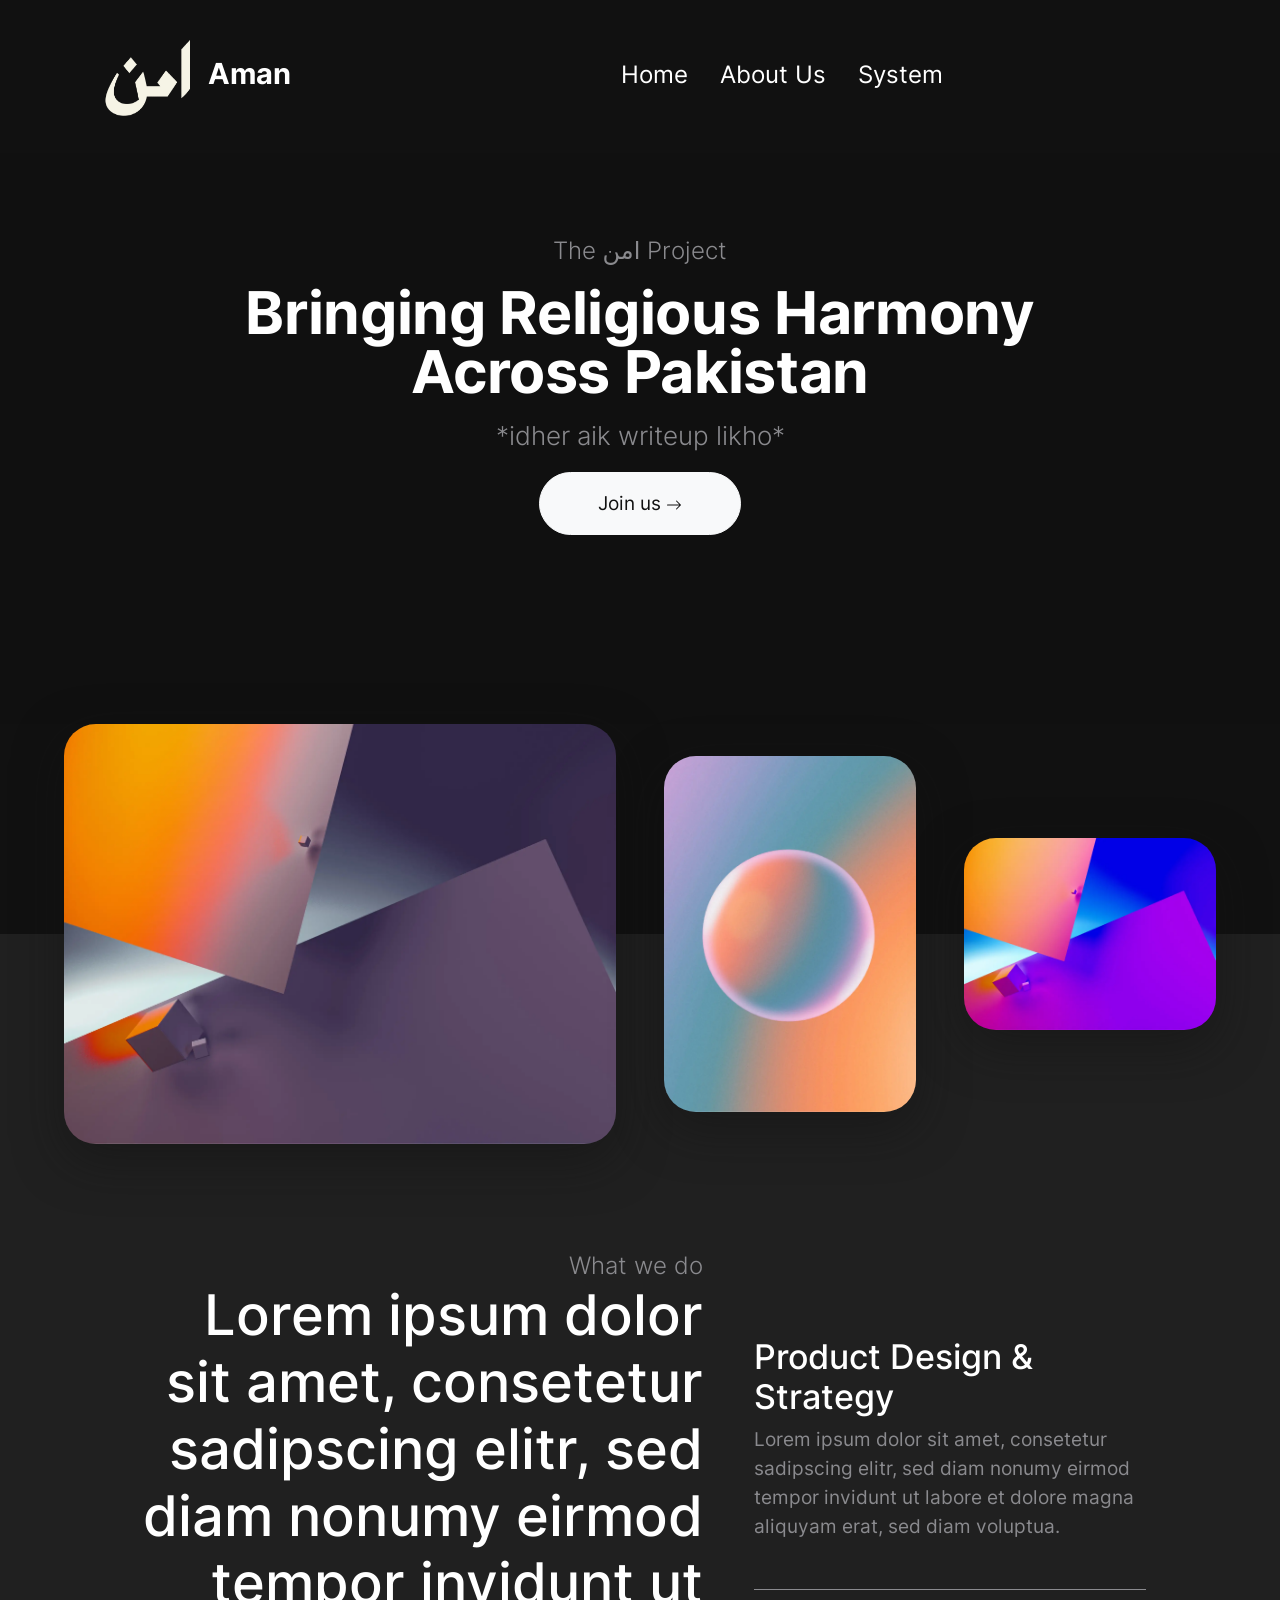
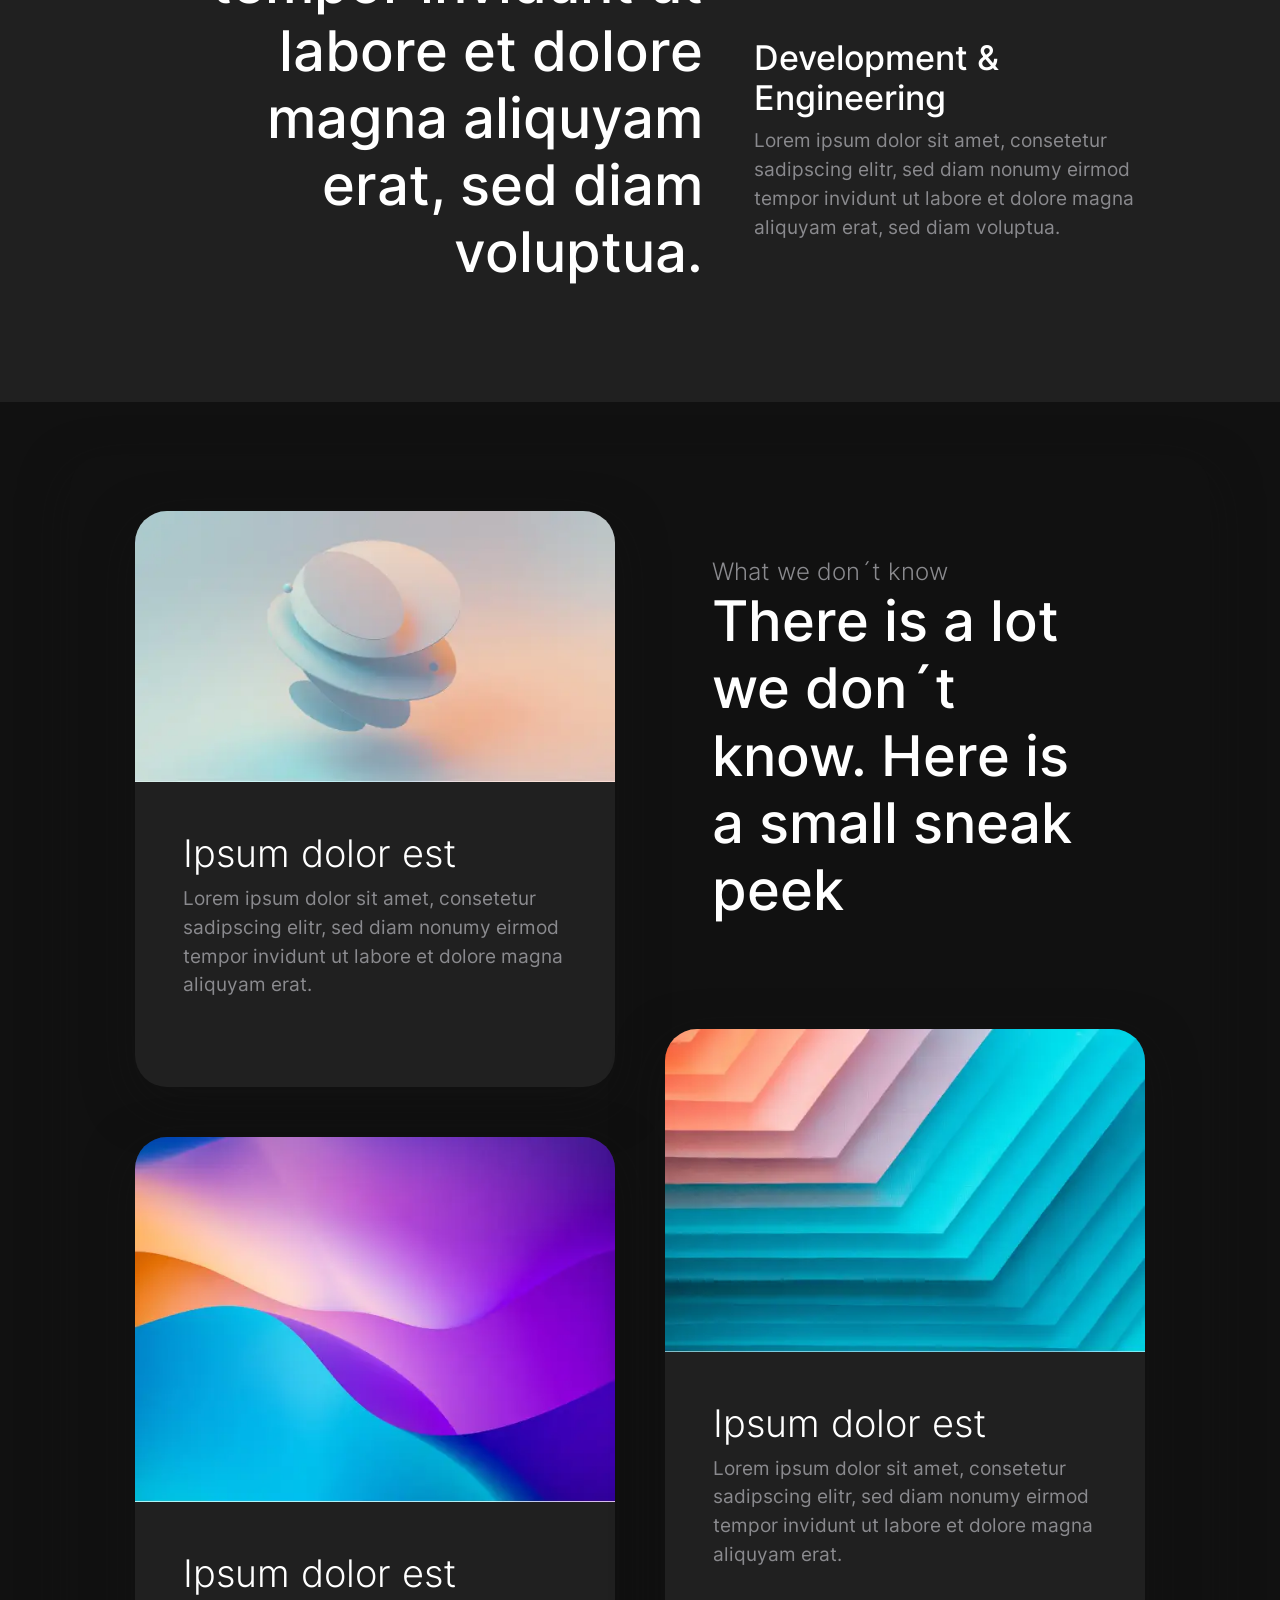
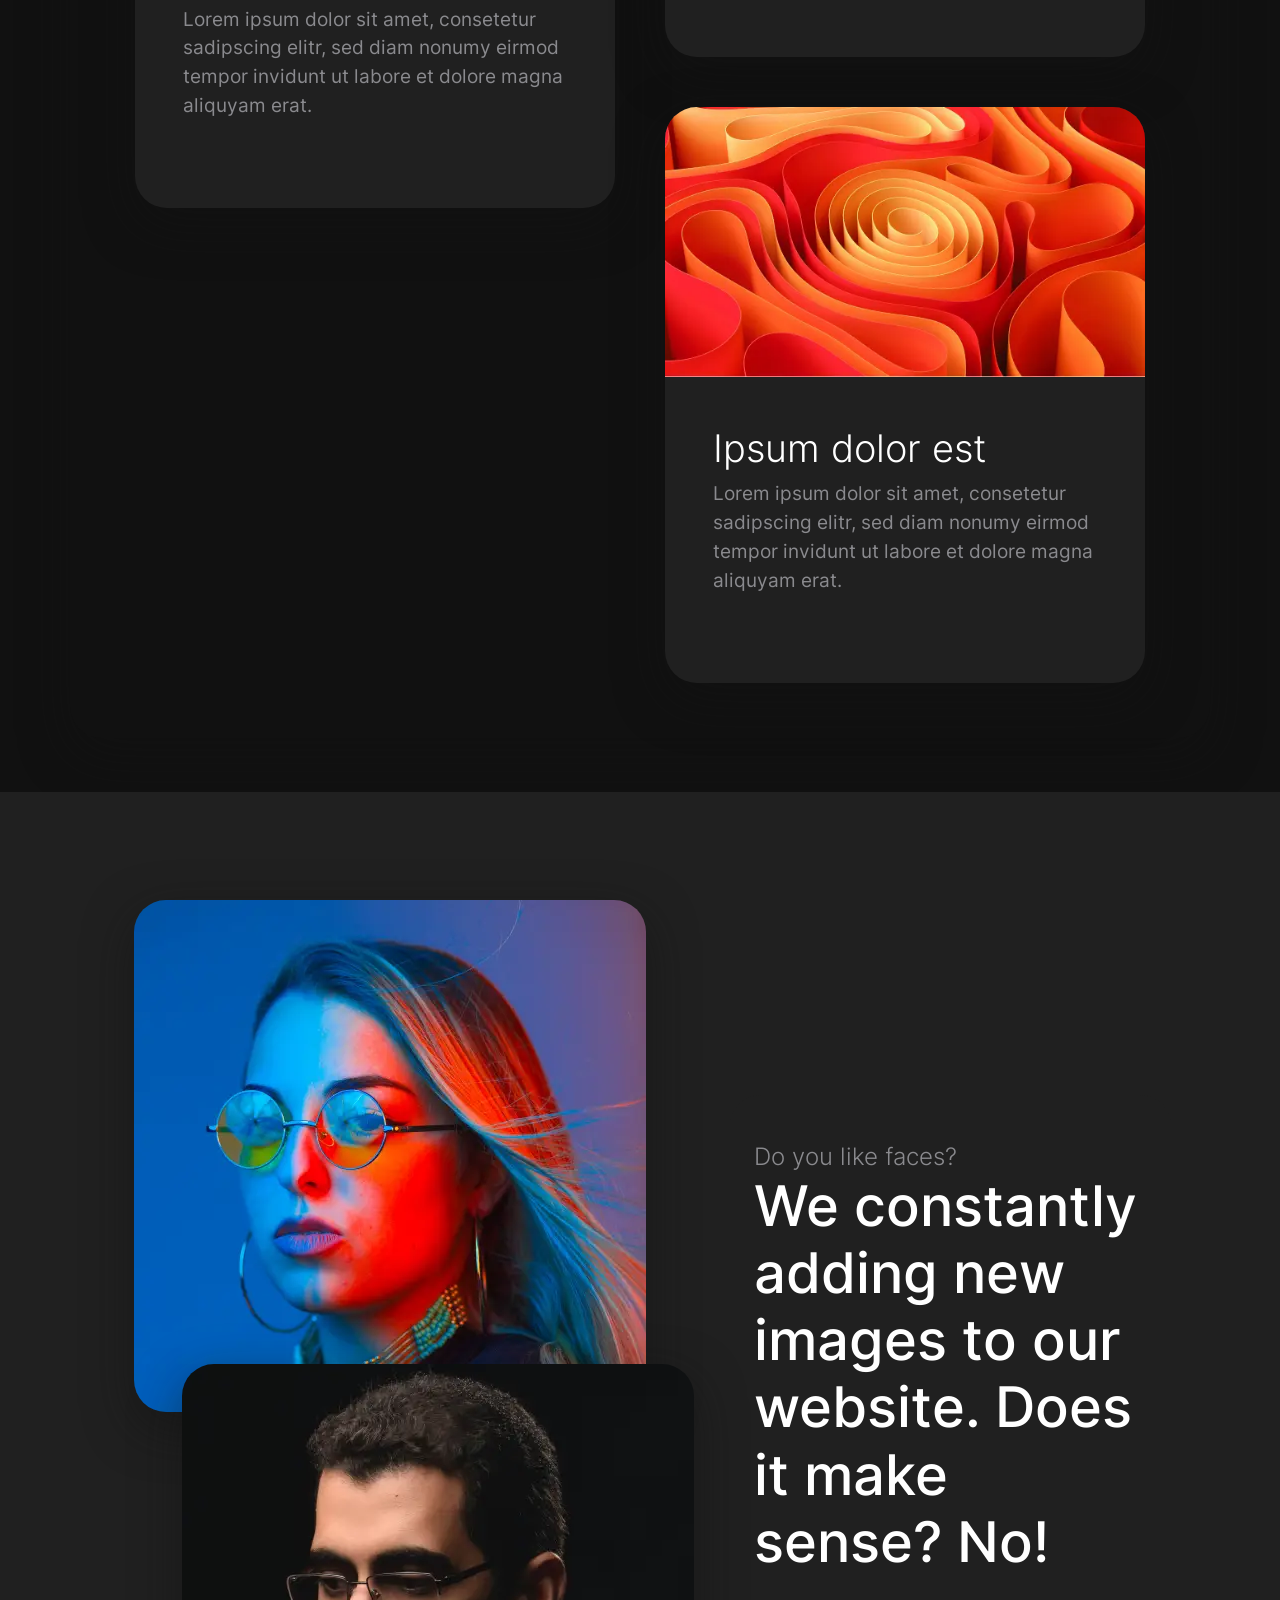
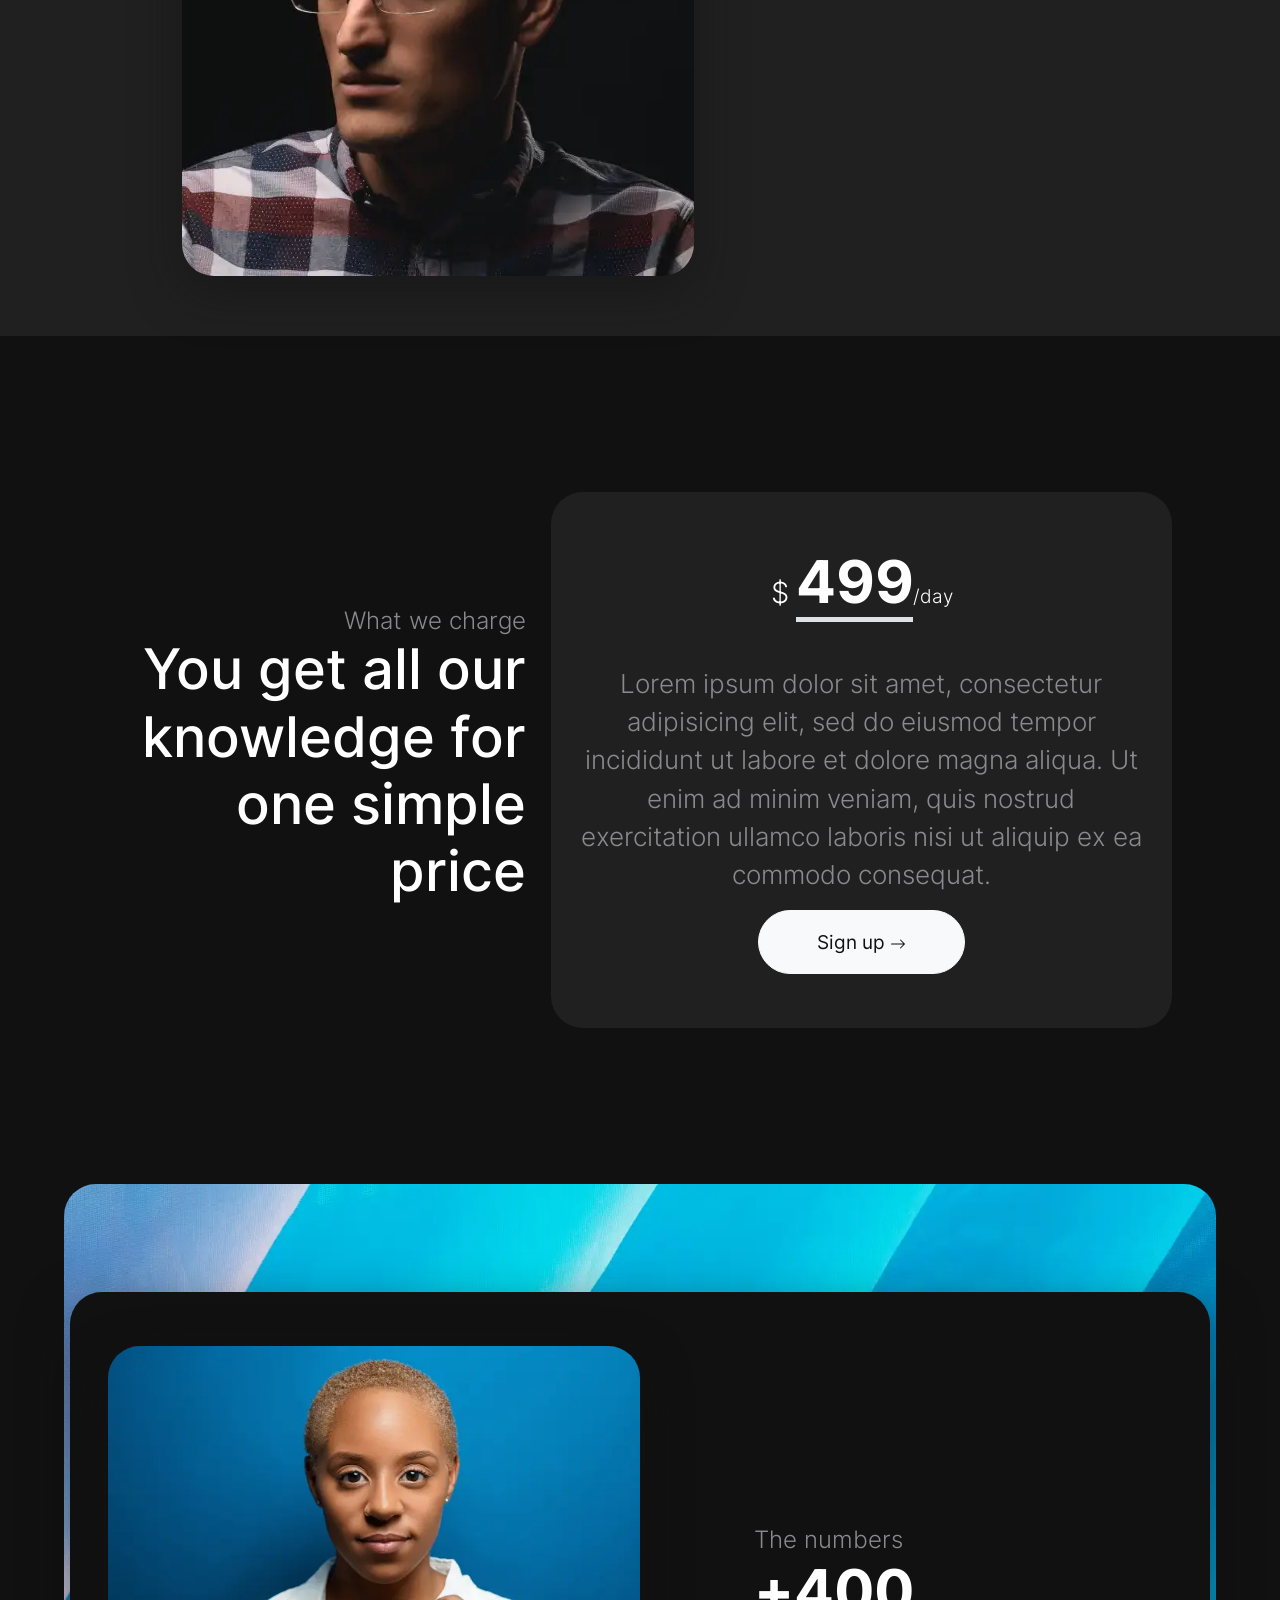
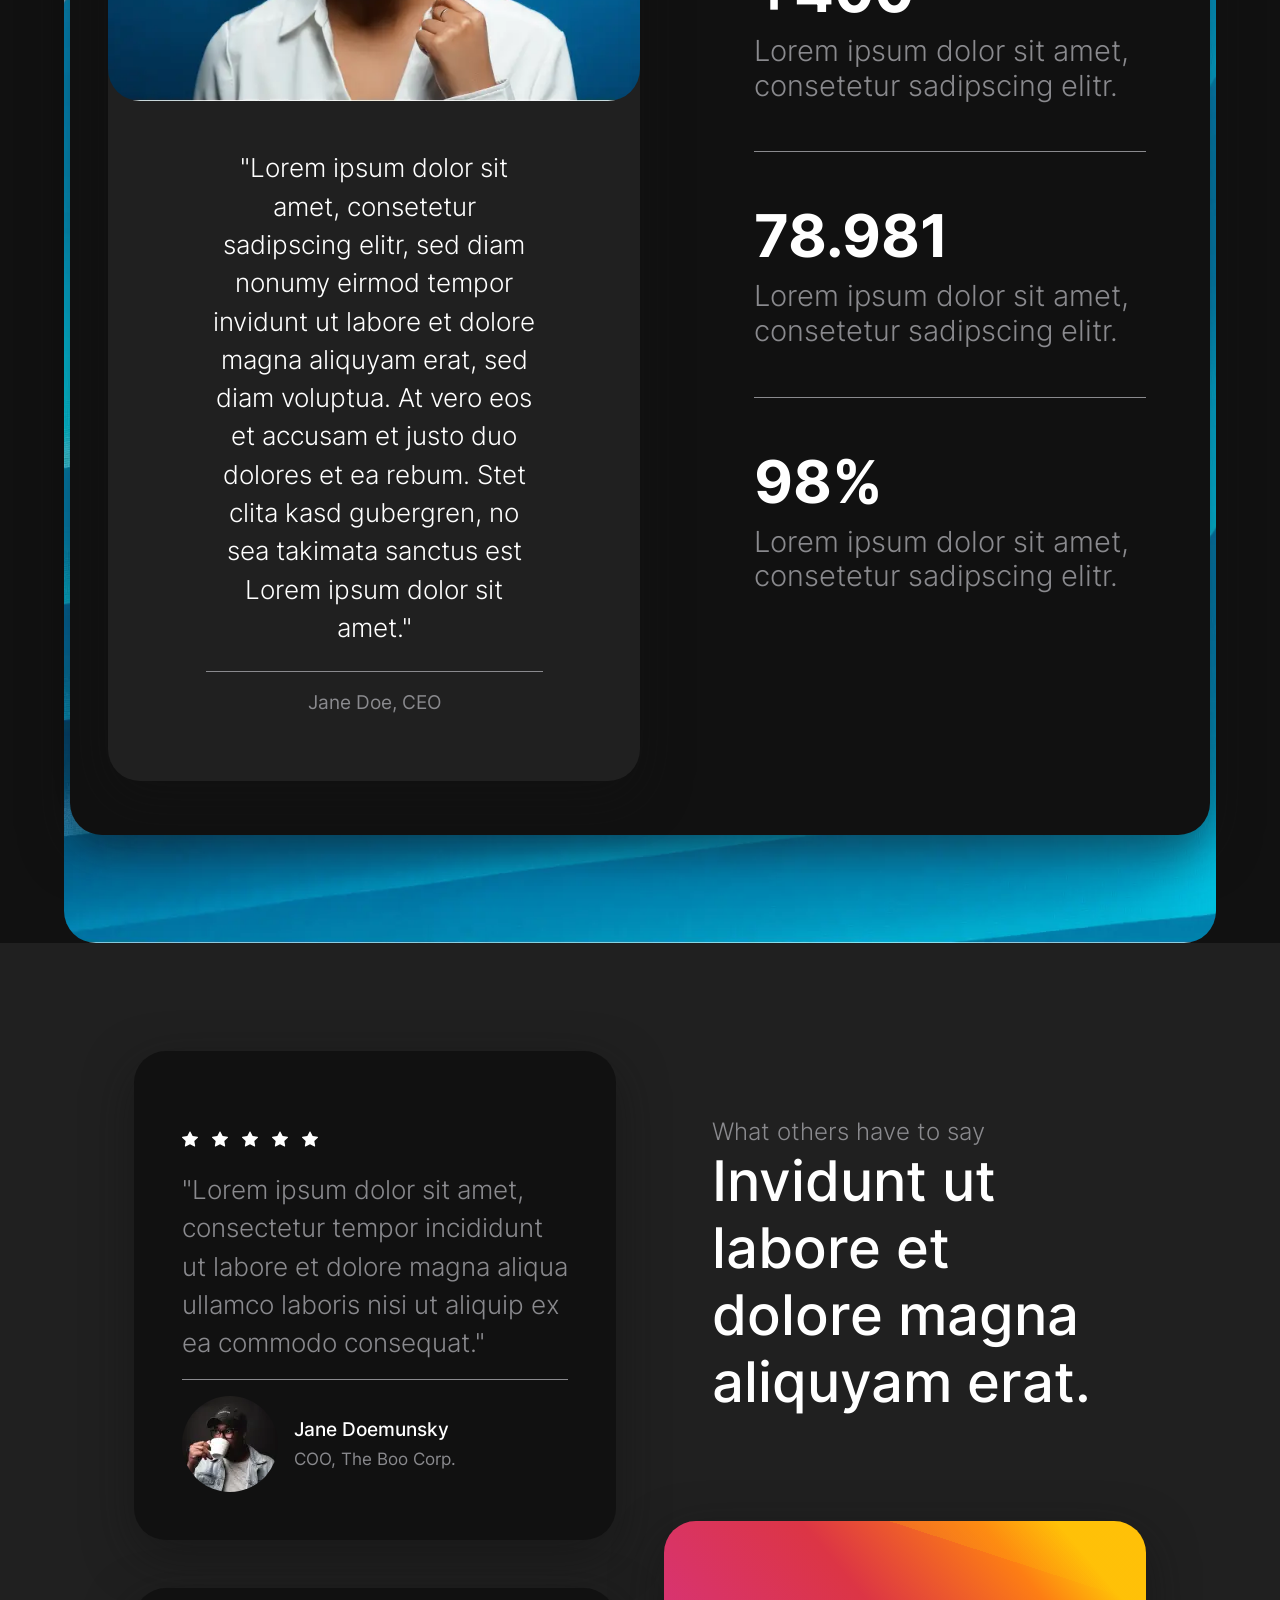
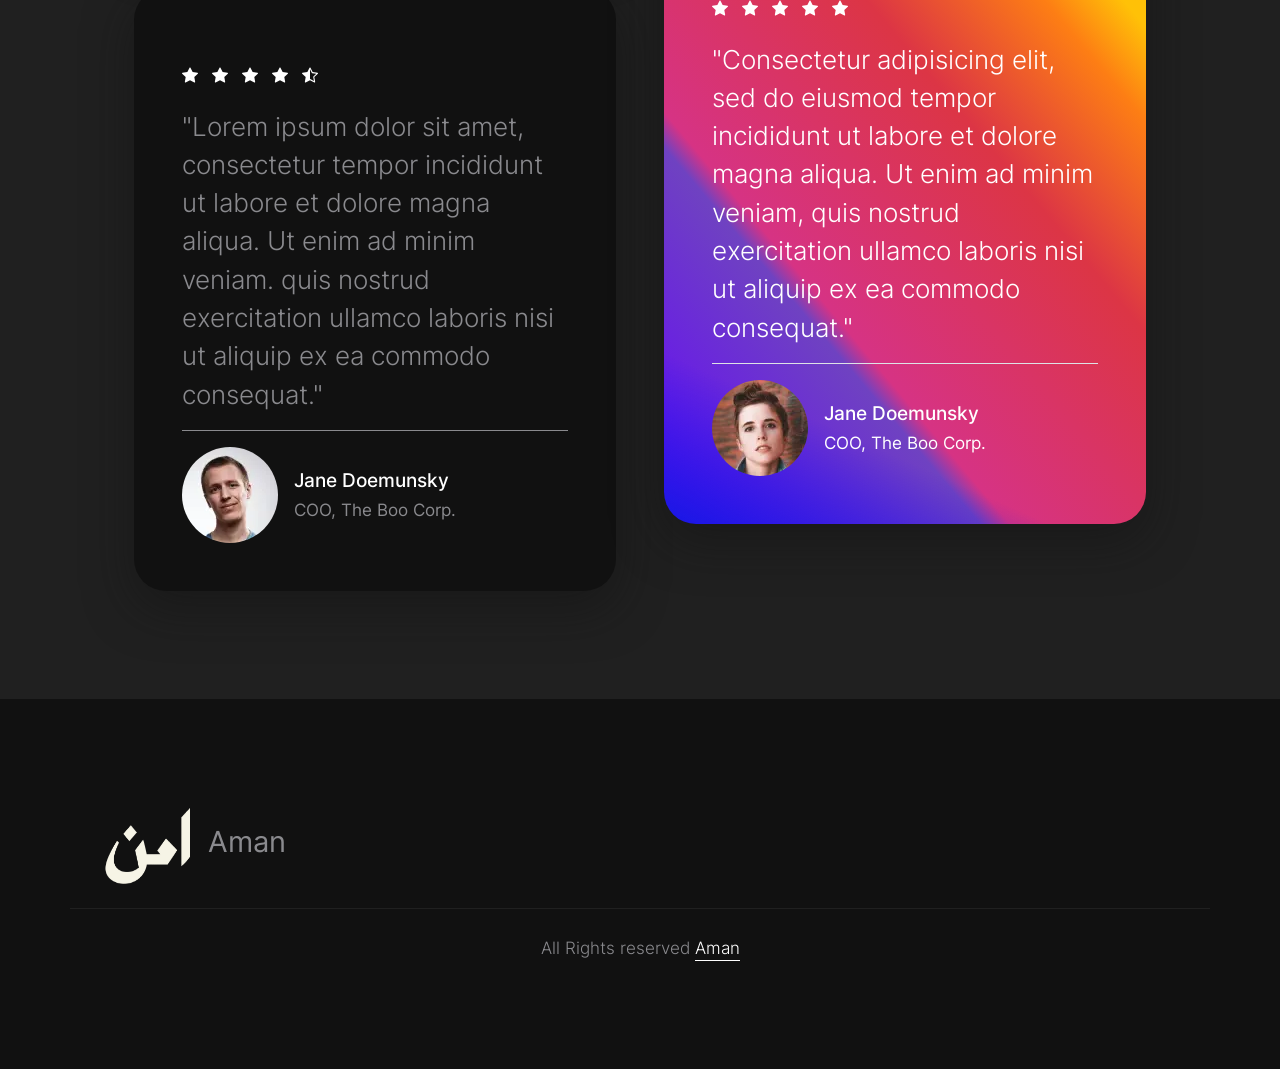
==== commit e41373a1: "Update index.html" ====
--- a/index.html
+++ b/index.html
@@ -83,7 +83,7 @@
 </li>
 <li class="nav-item">
   <a class="nav-link fs-5" href="content.html" aria-label="A sample content page">
-    Content
+    About Us
   </a>
 </li>
 <li class="nav-item">
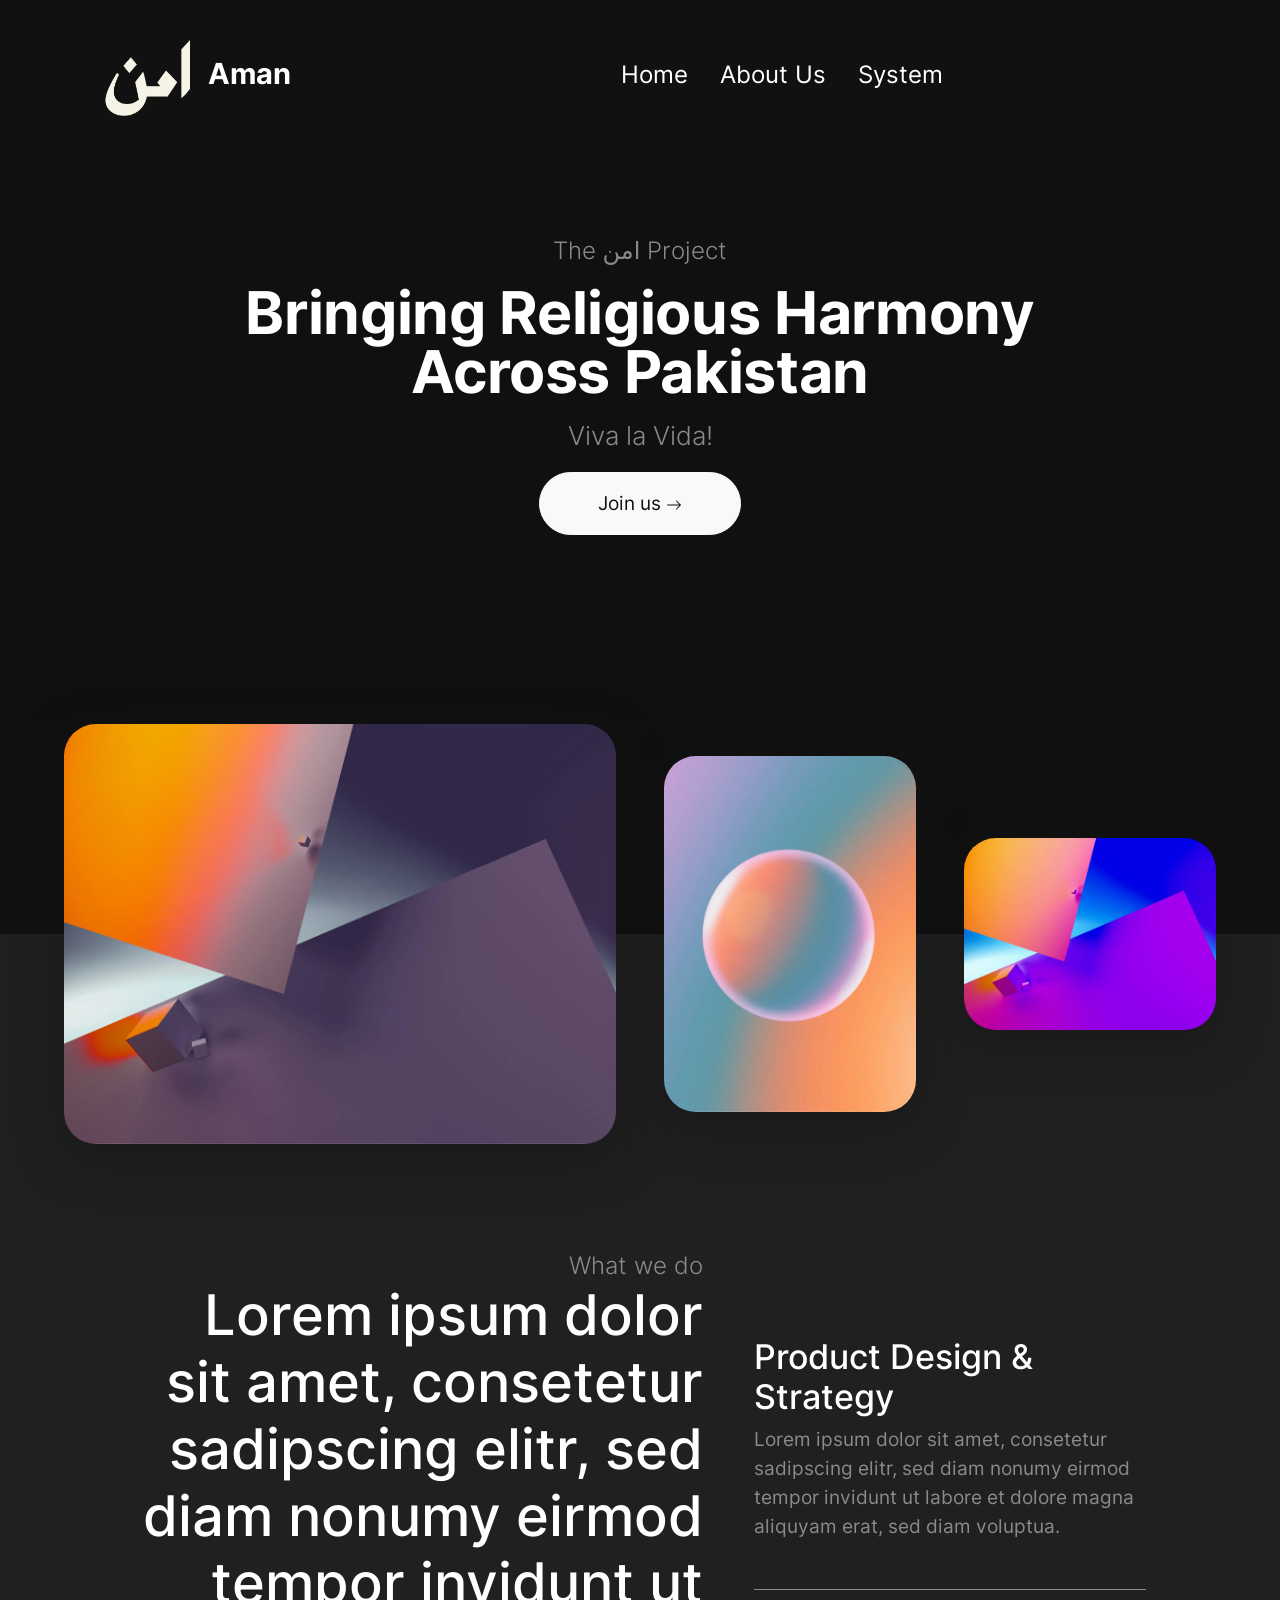
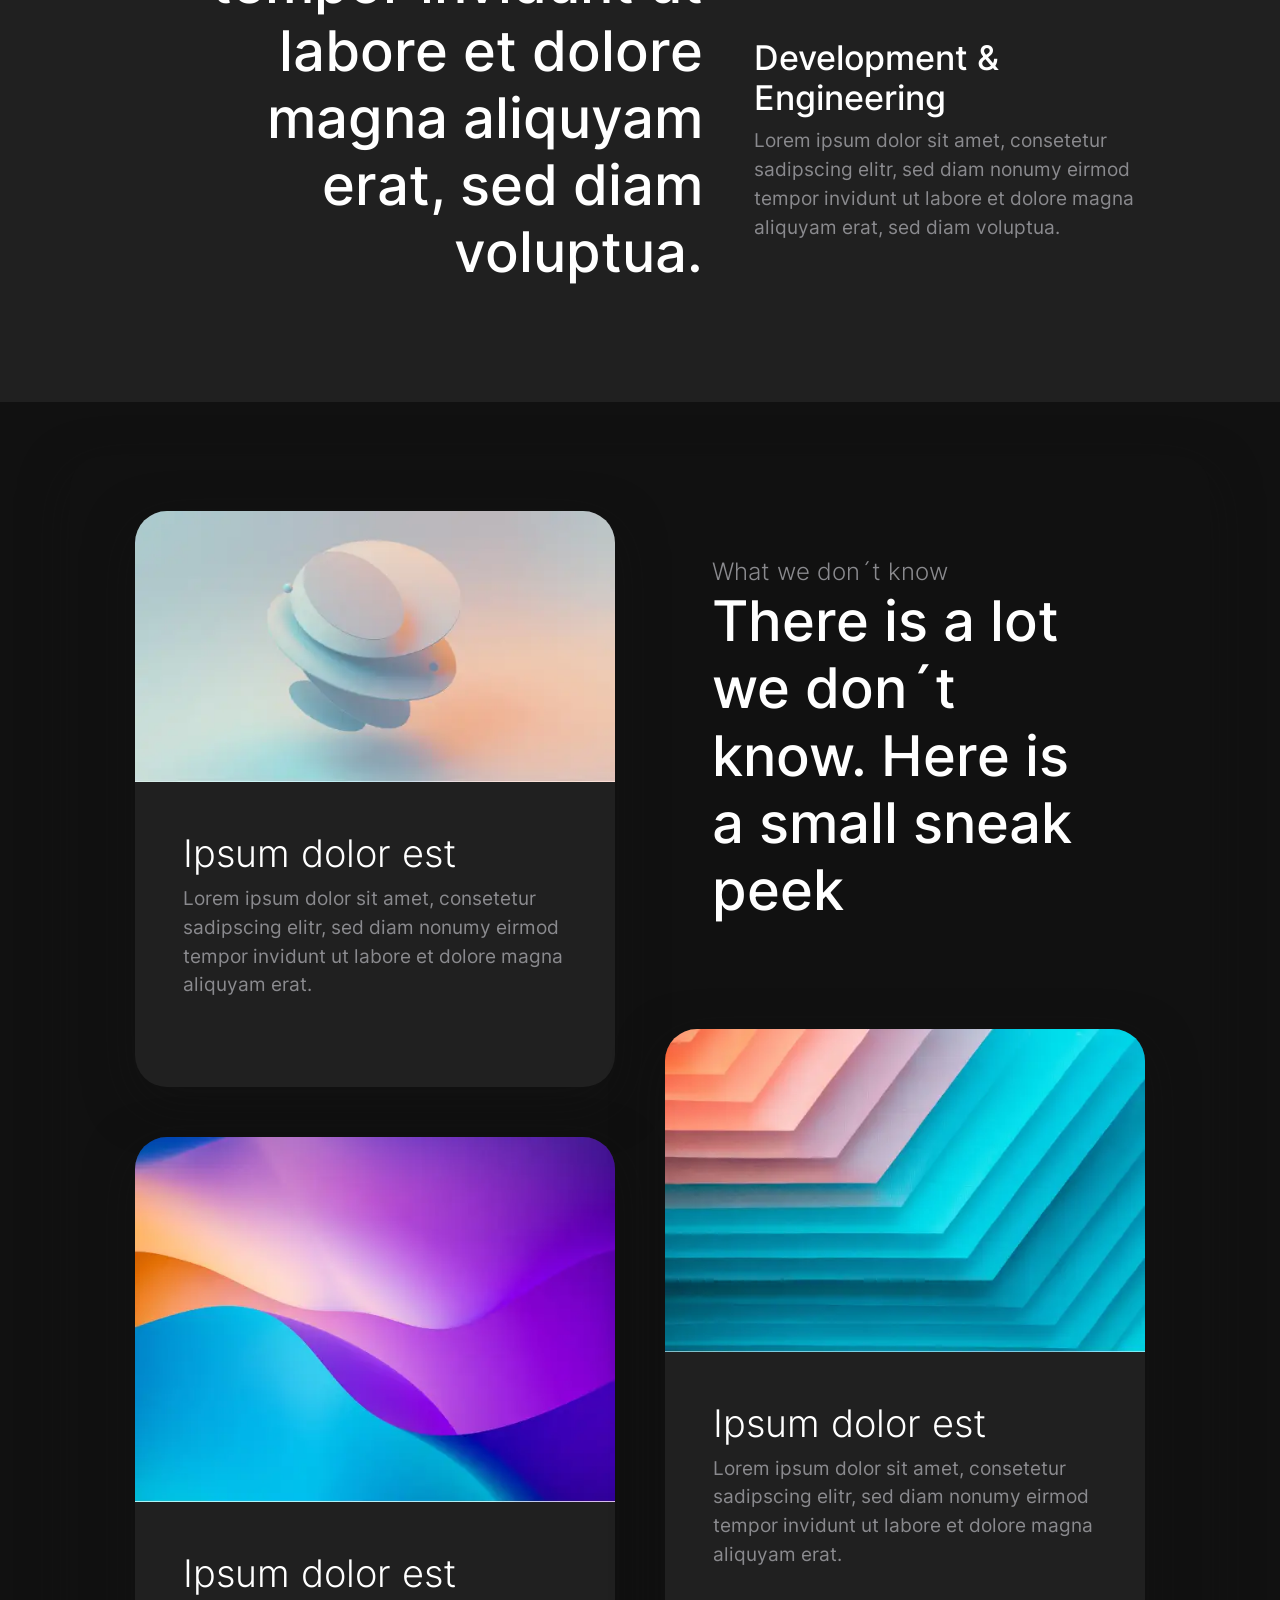
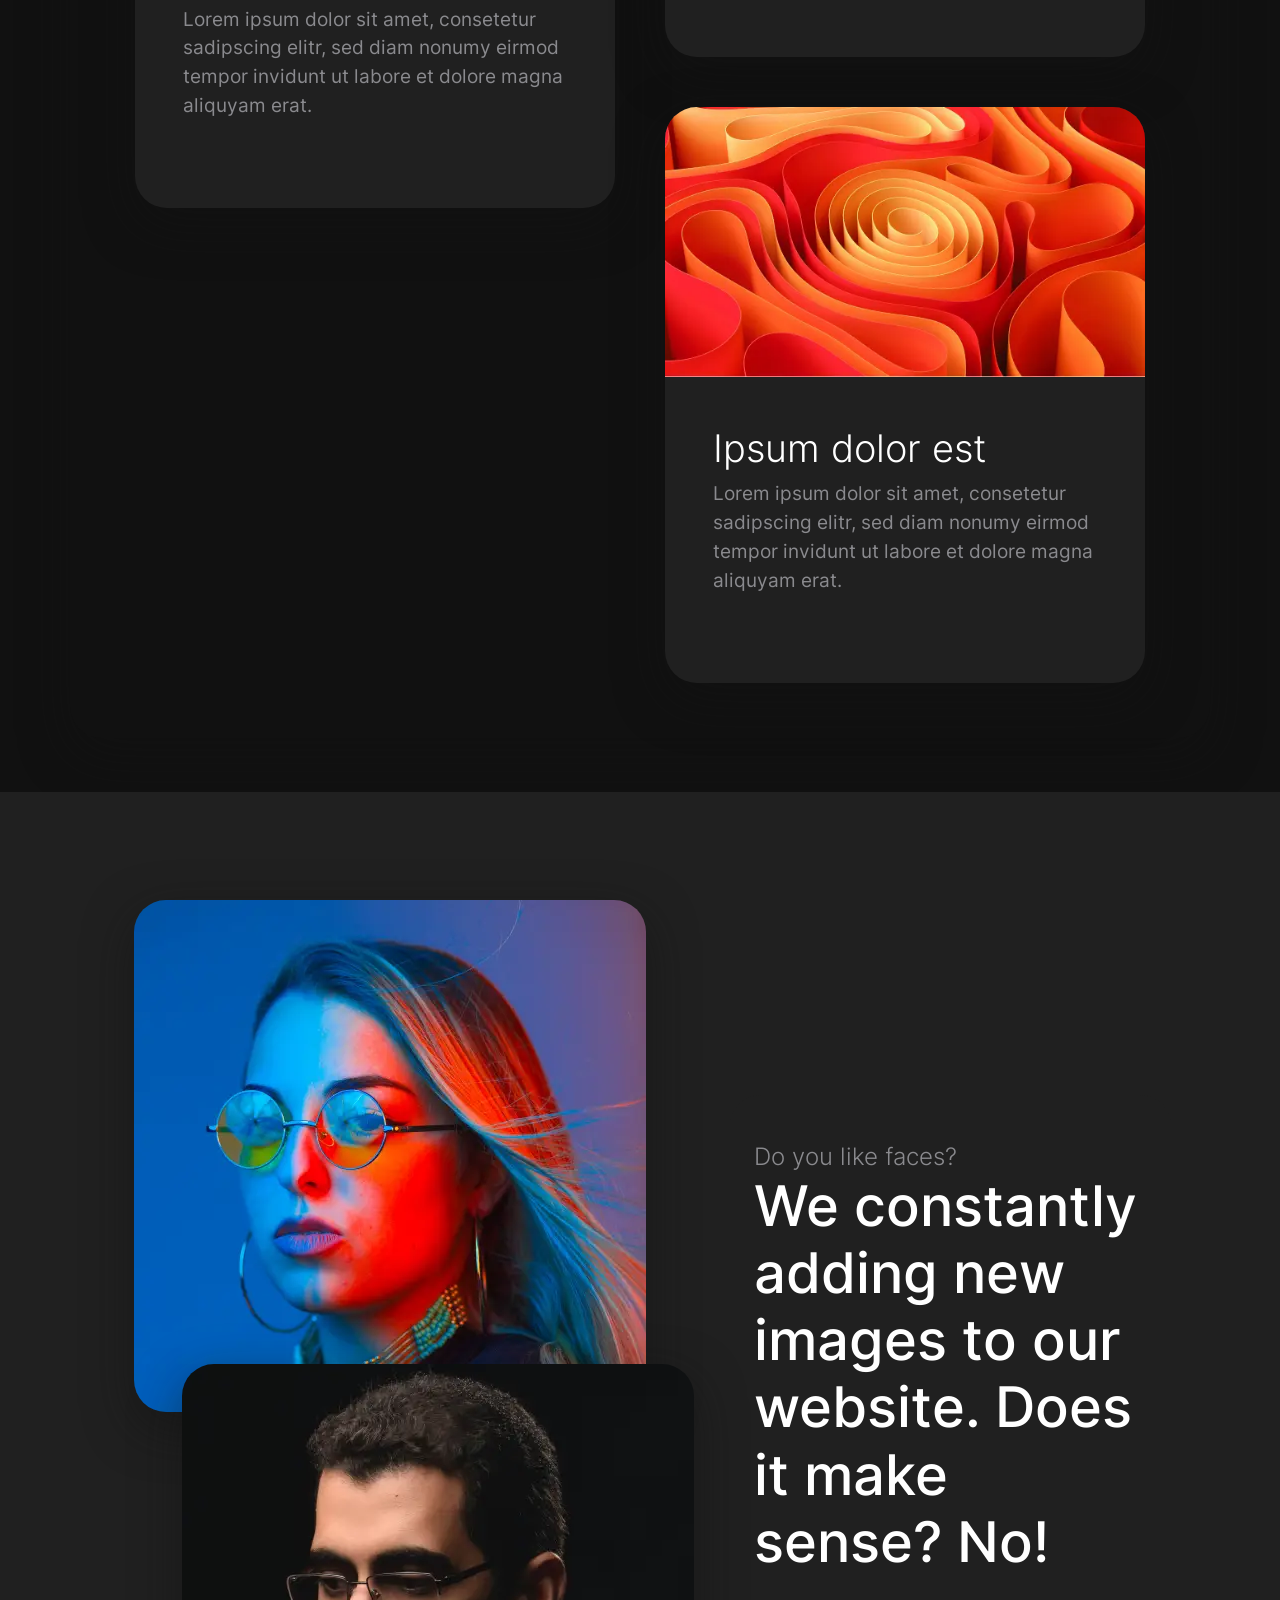
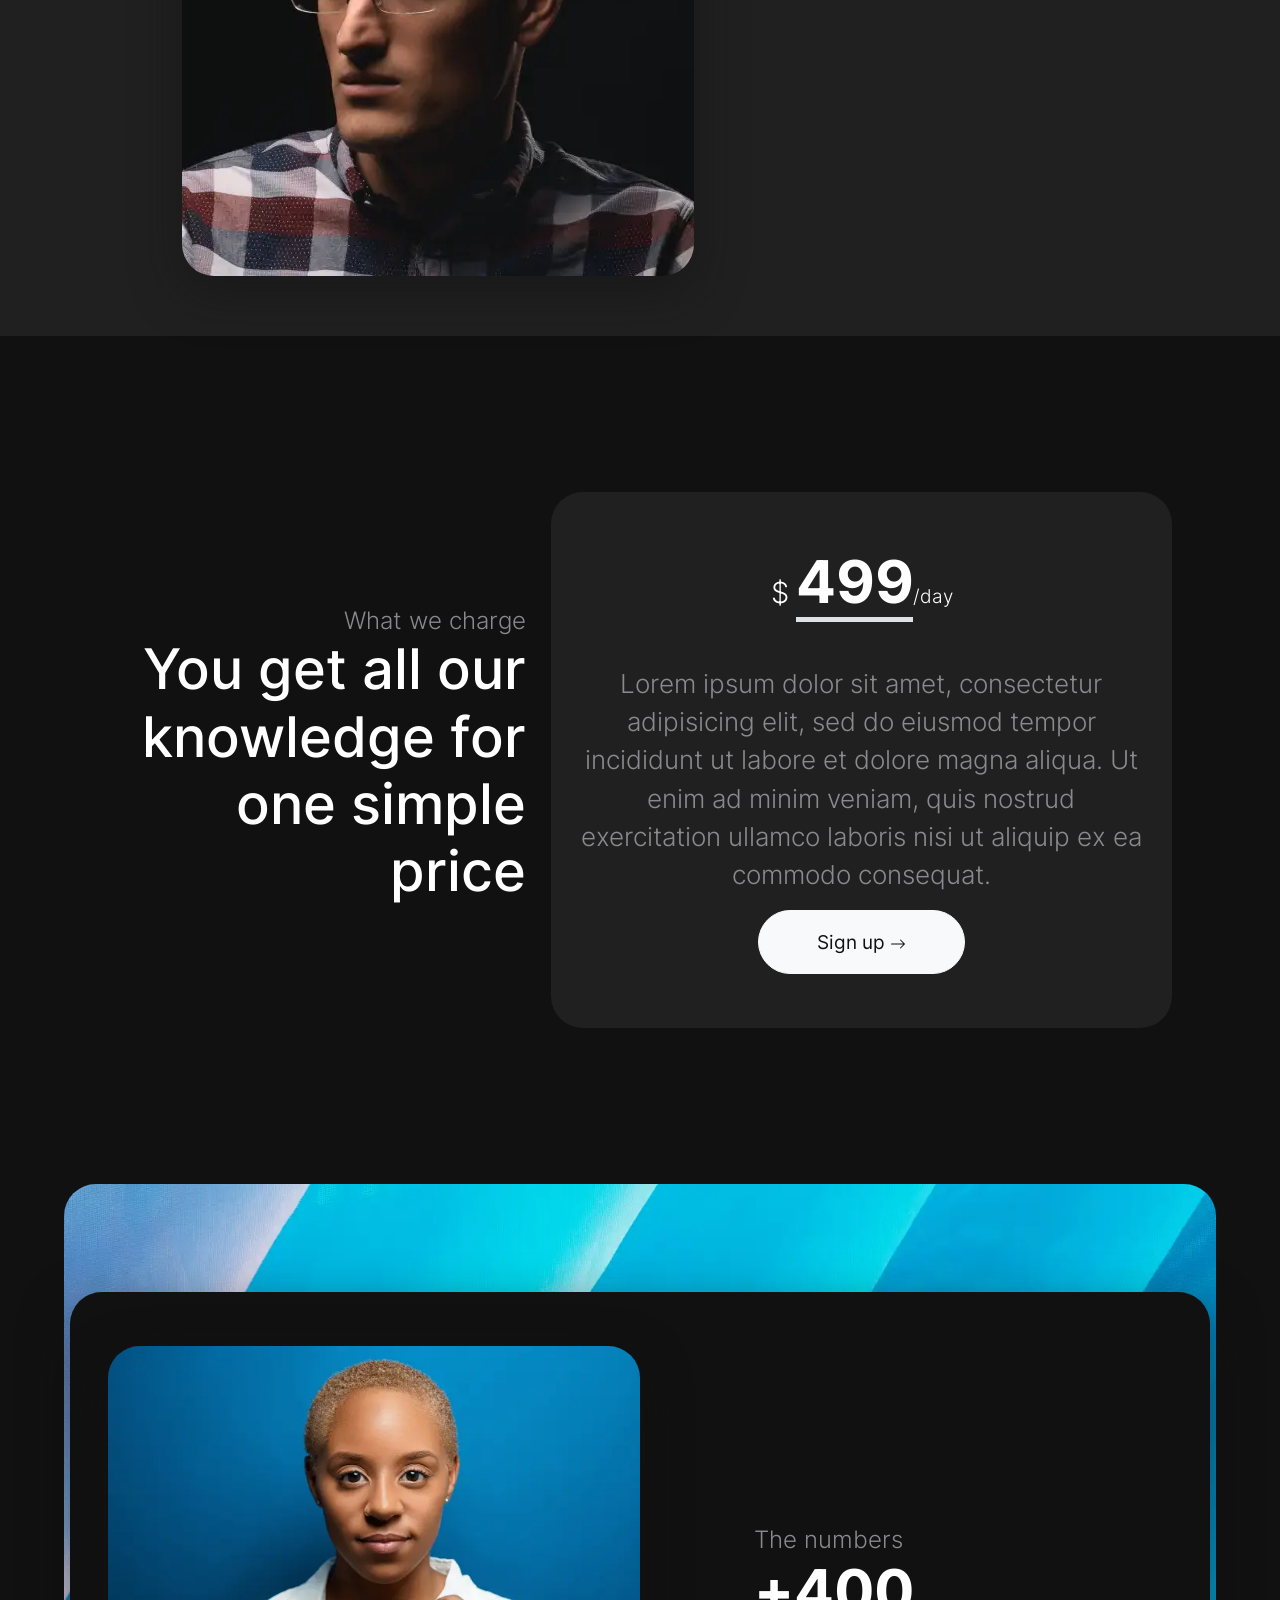
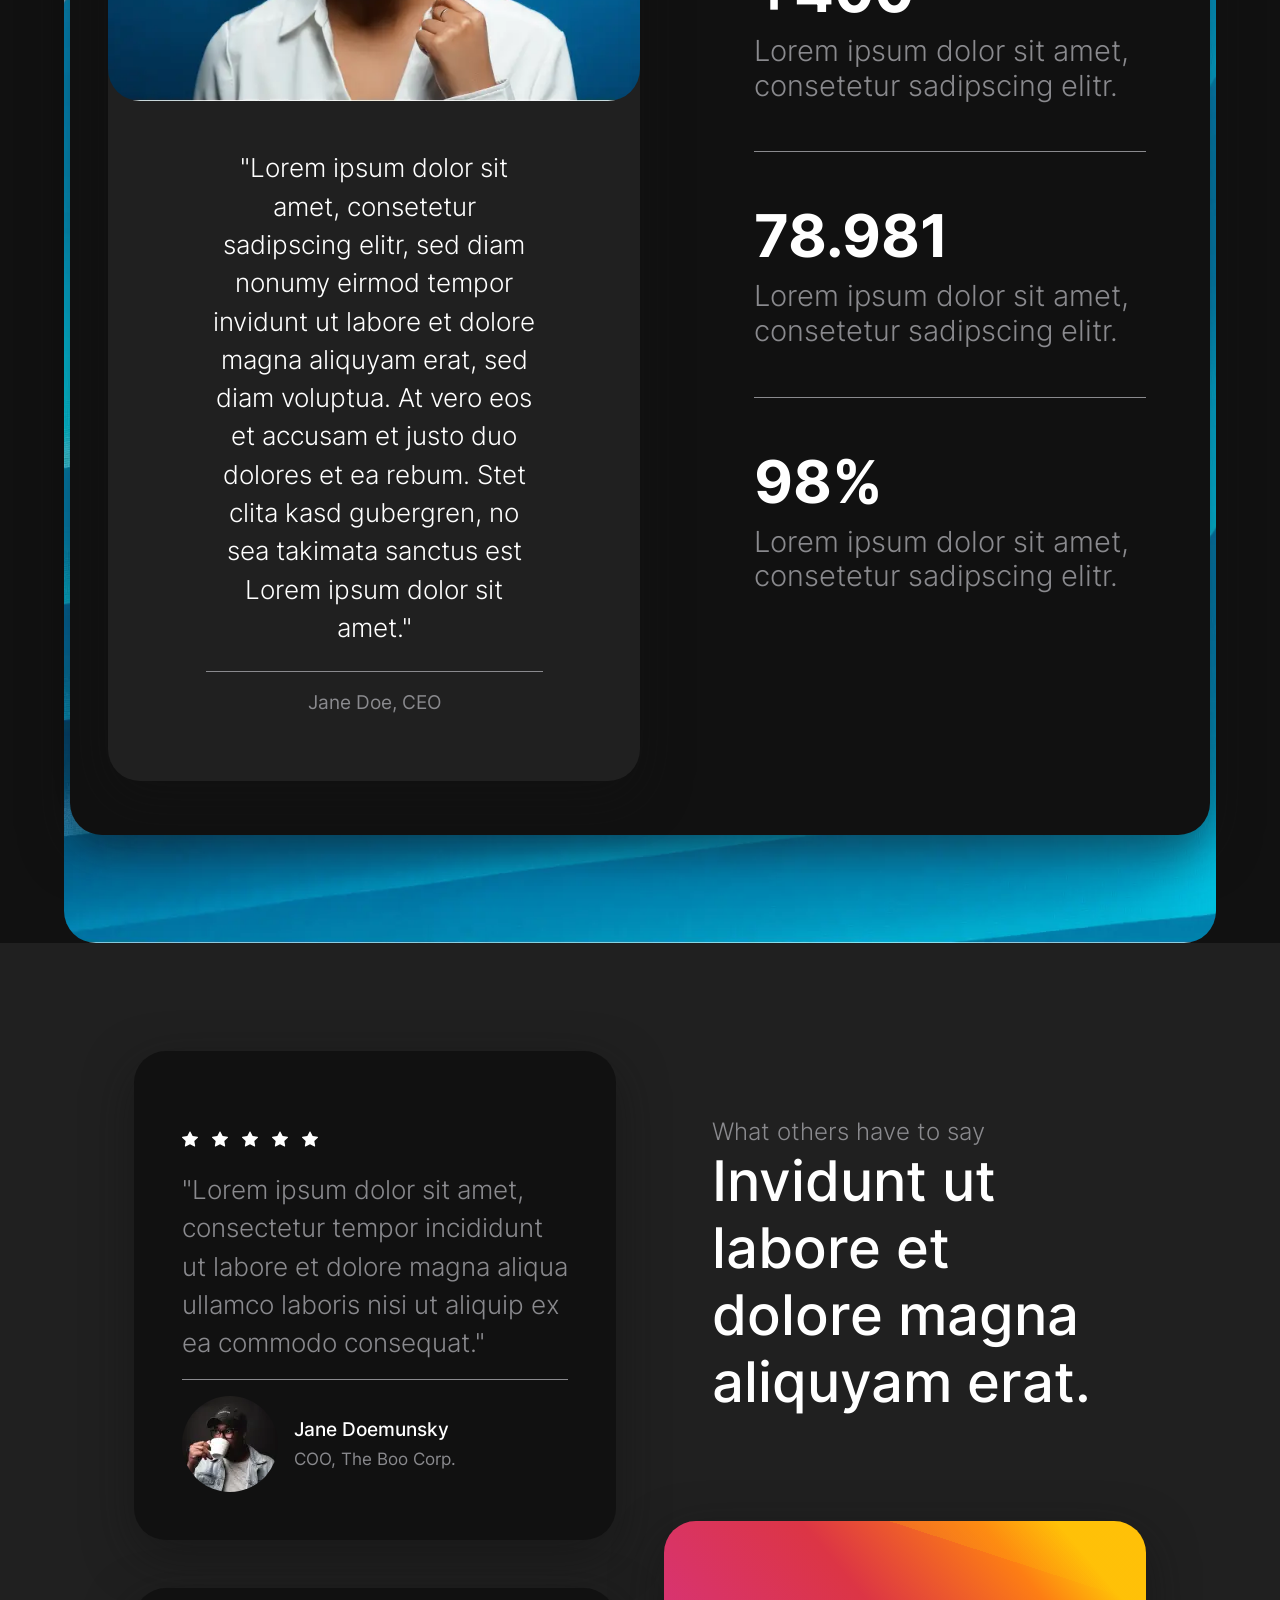
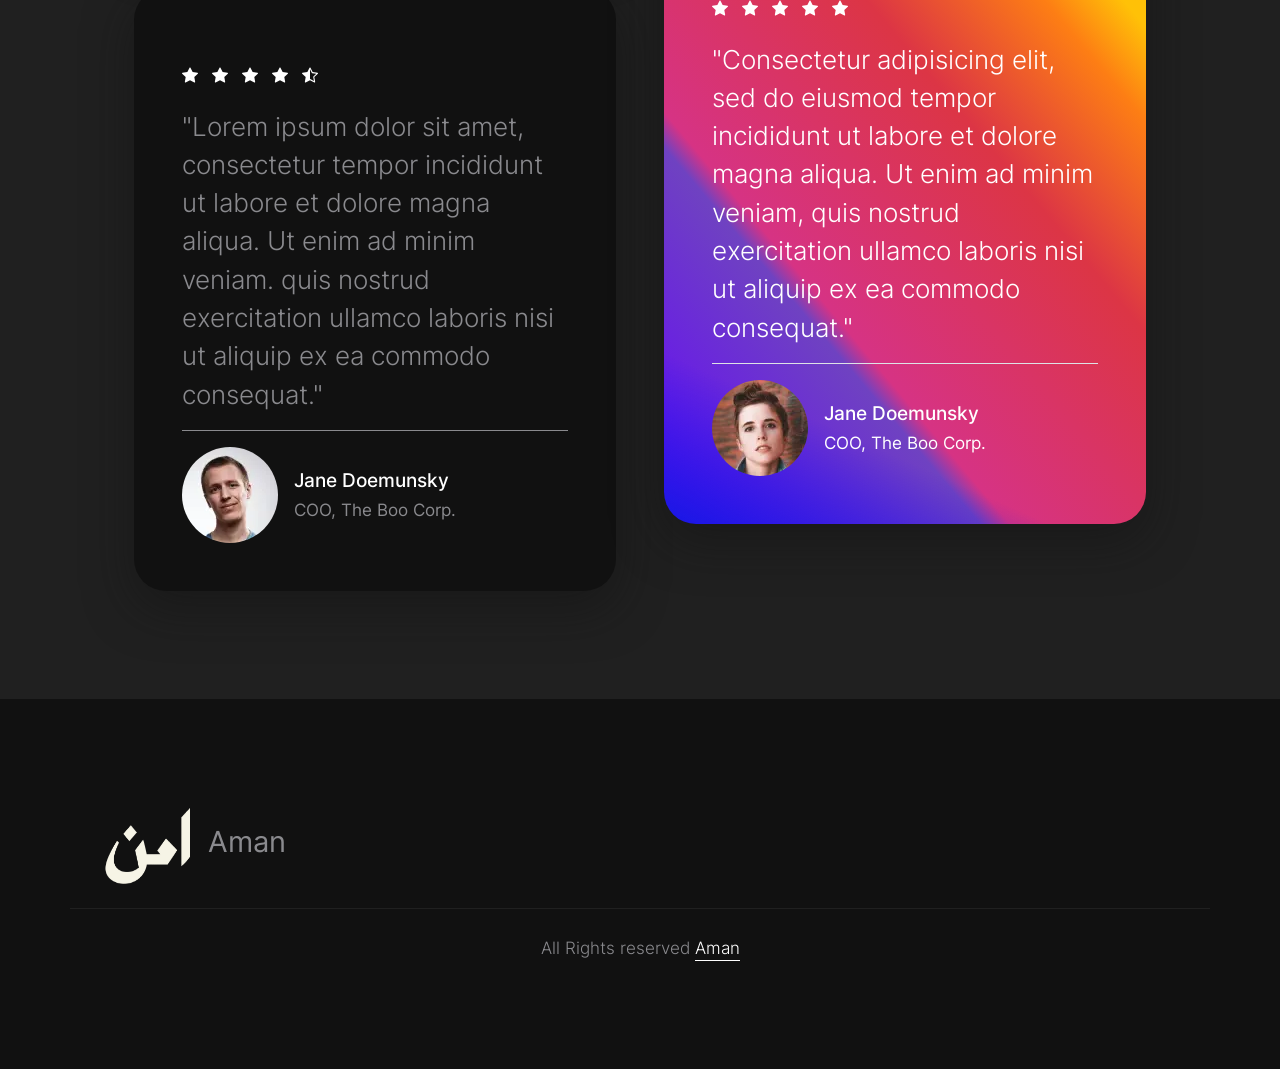
==== commit 58ae8dea: "Update index.html" ====
--- a/index.html
+++ b/index.html
@@ -105,7 +105,7 @@
       <h1 class="display-huge mt-3 mb-3 lh-1">Bringing Religious Harmony Across Pakistan</h1>
     </div>
     <div class="col-12 col-xl-8">
-      <p class="lead text-secondary">*idher aik writeup likho*</p>
+      <p class="lead text-secondary">Viva la Vida!</p>
     </div>
     <div class="col-12 text-center">
       <a href="#" class="btn btn-xl btn-light">Join us
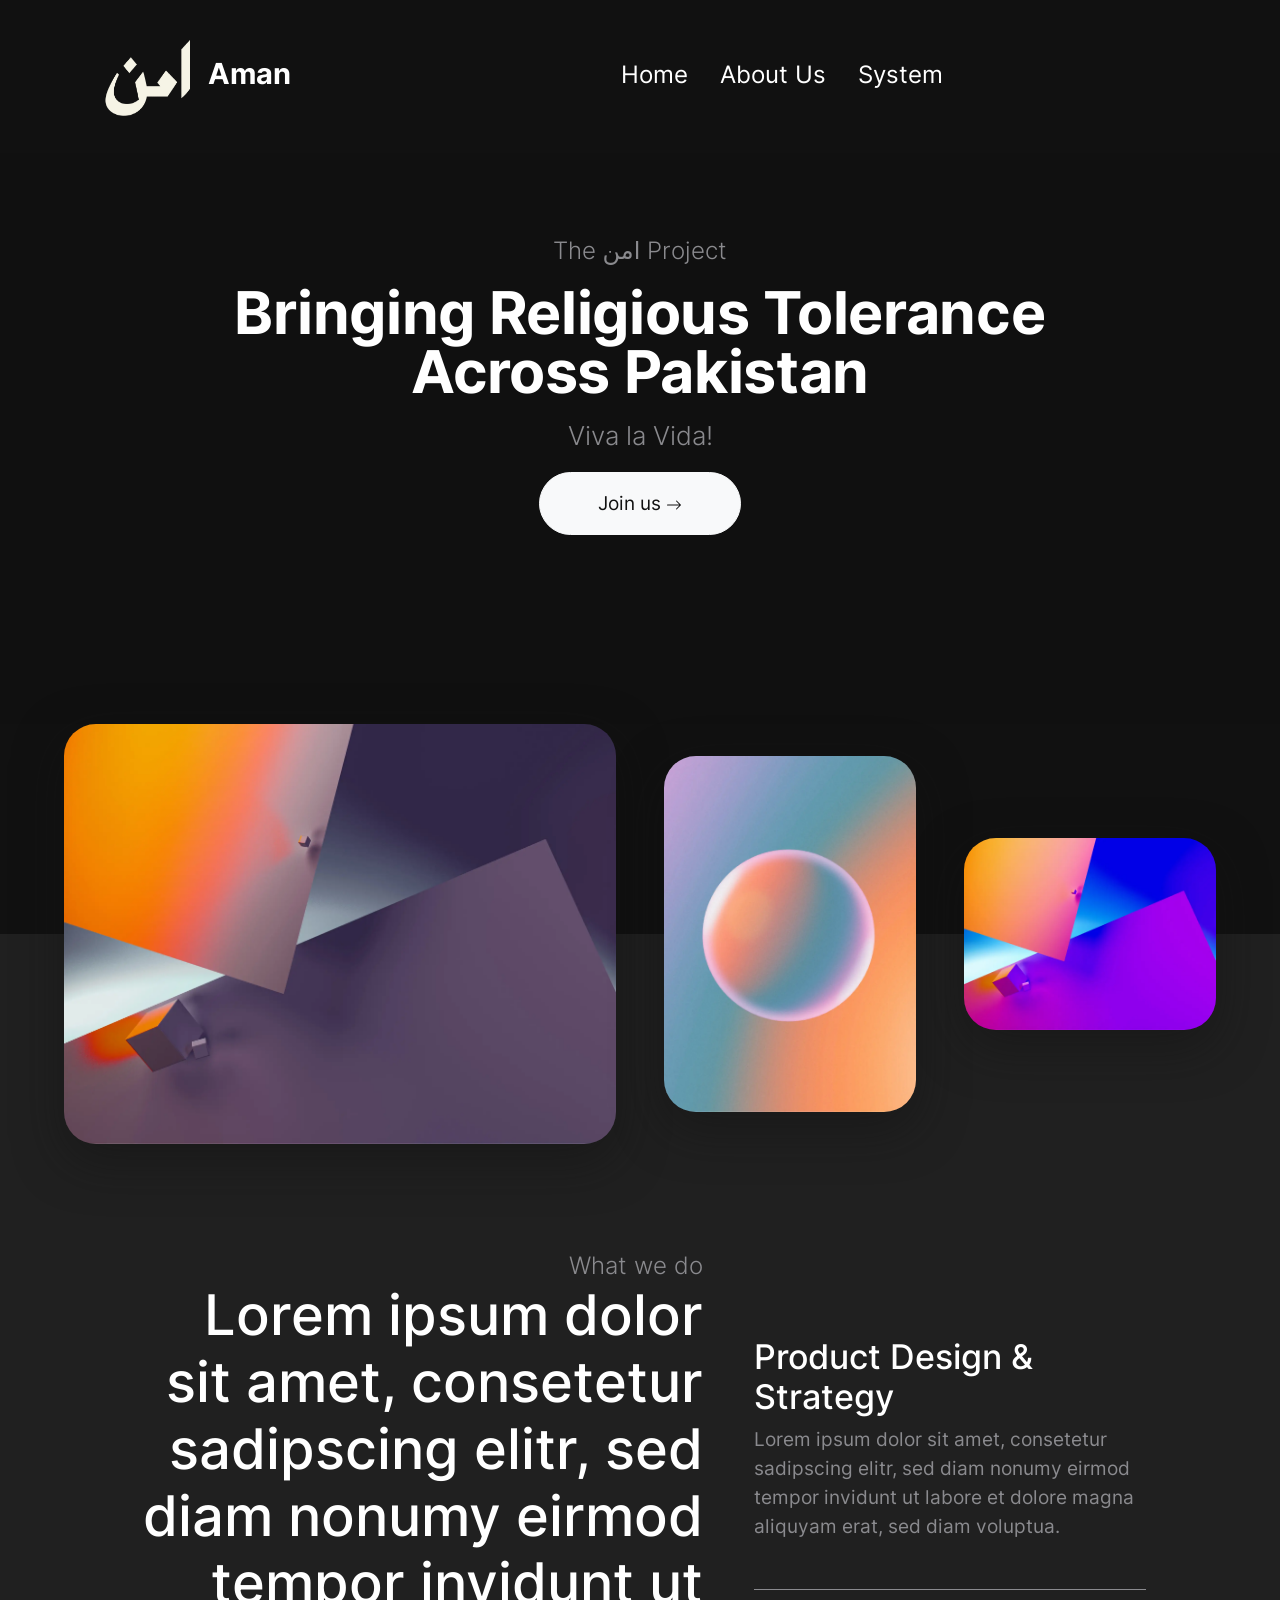
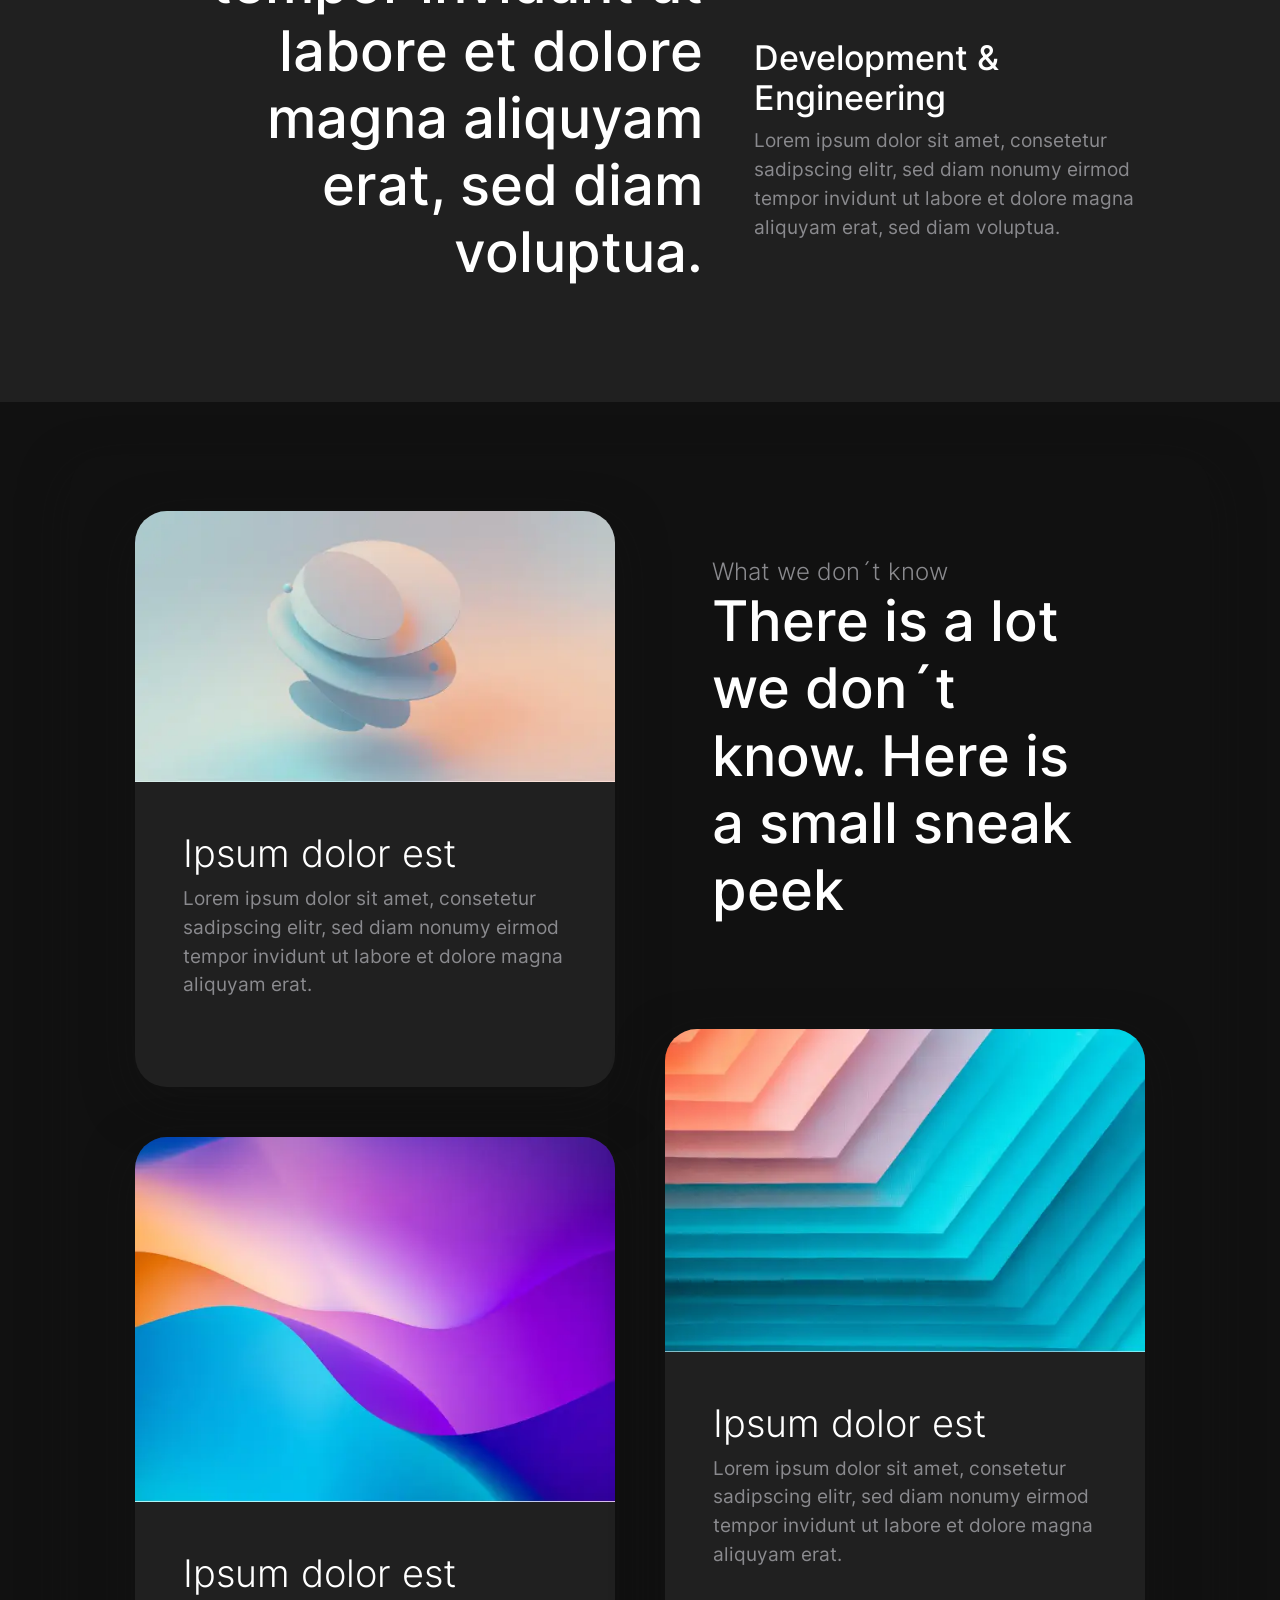
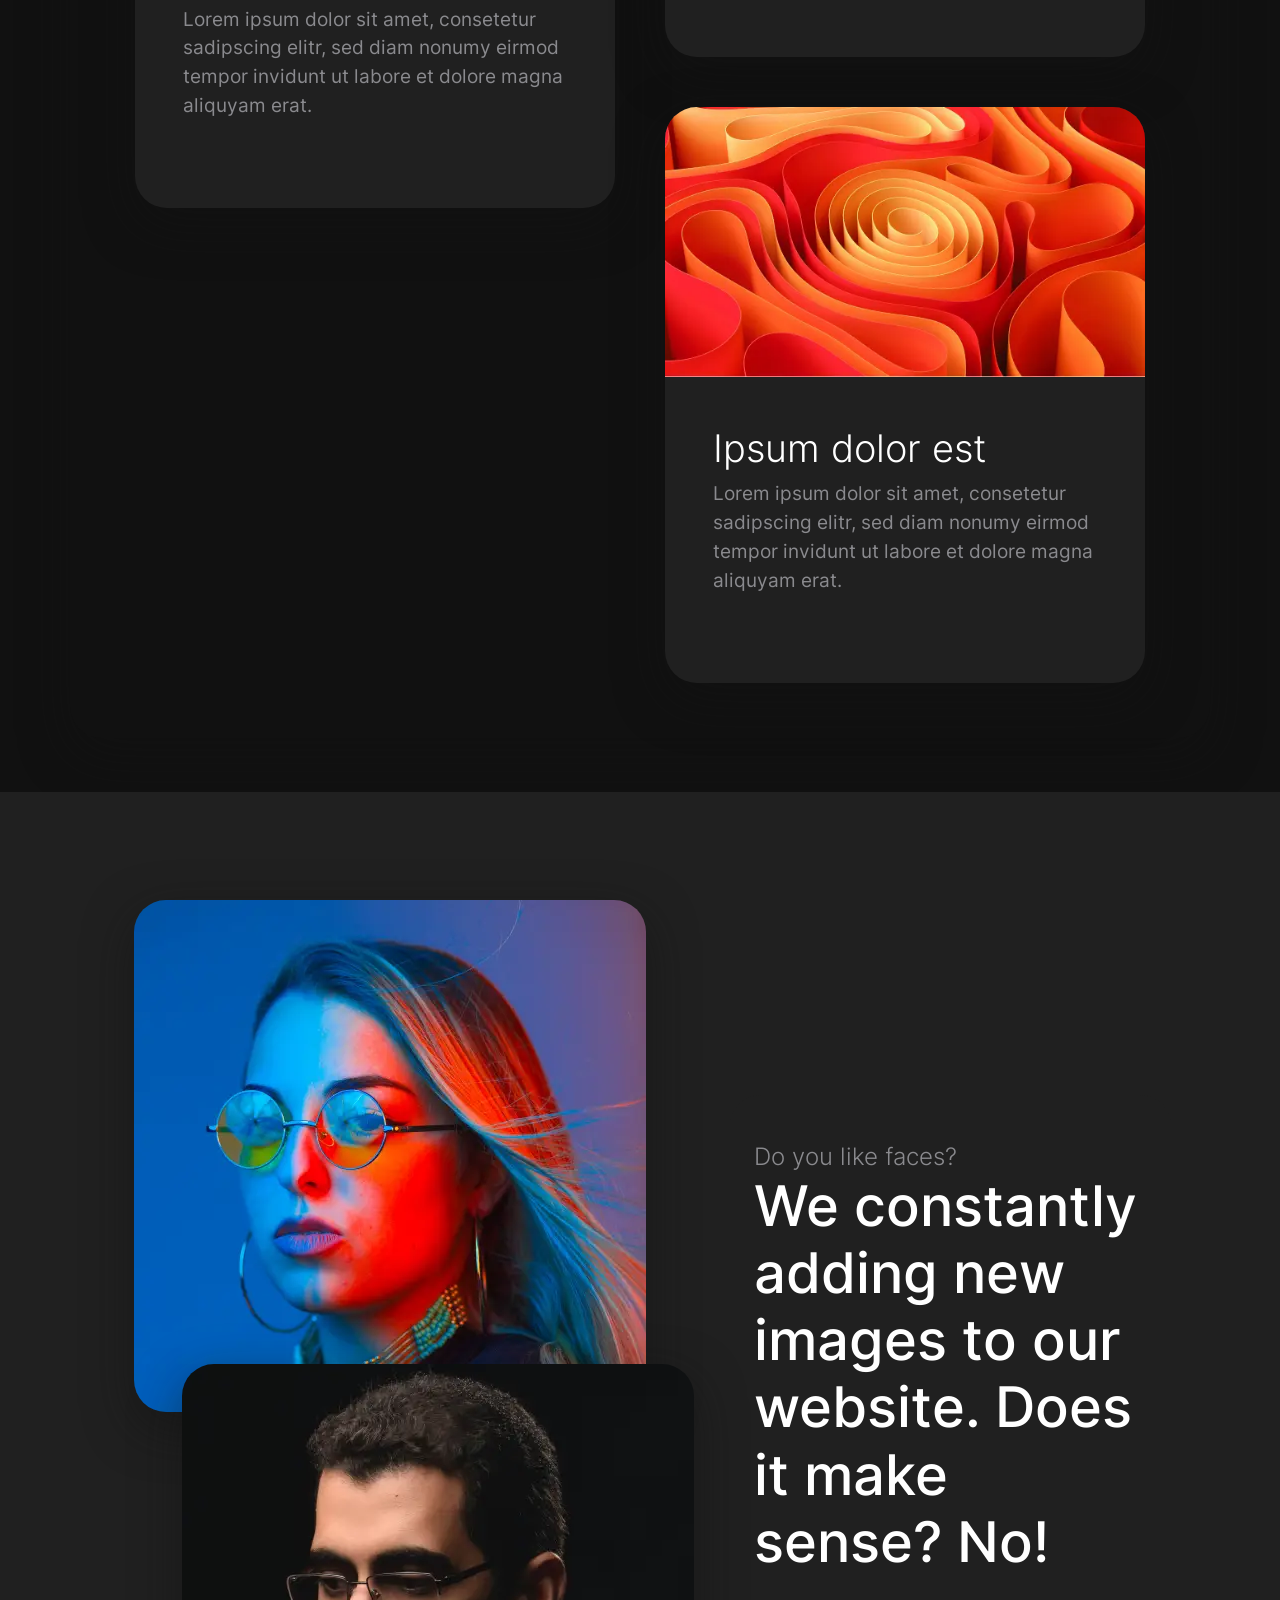
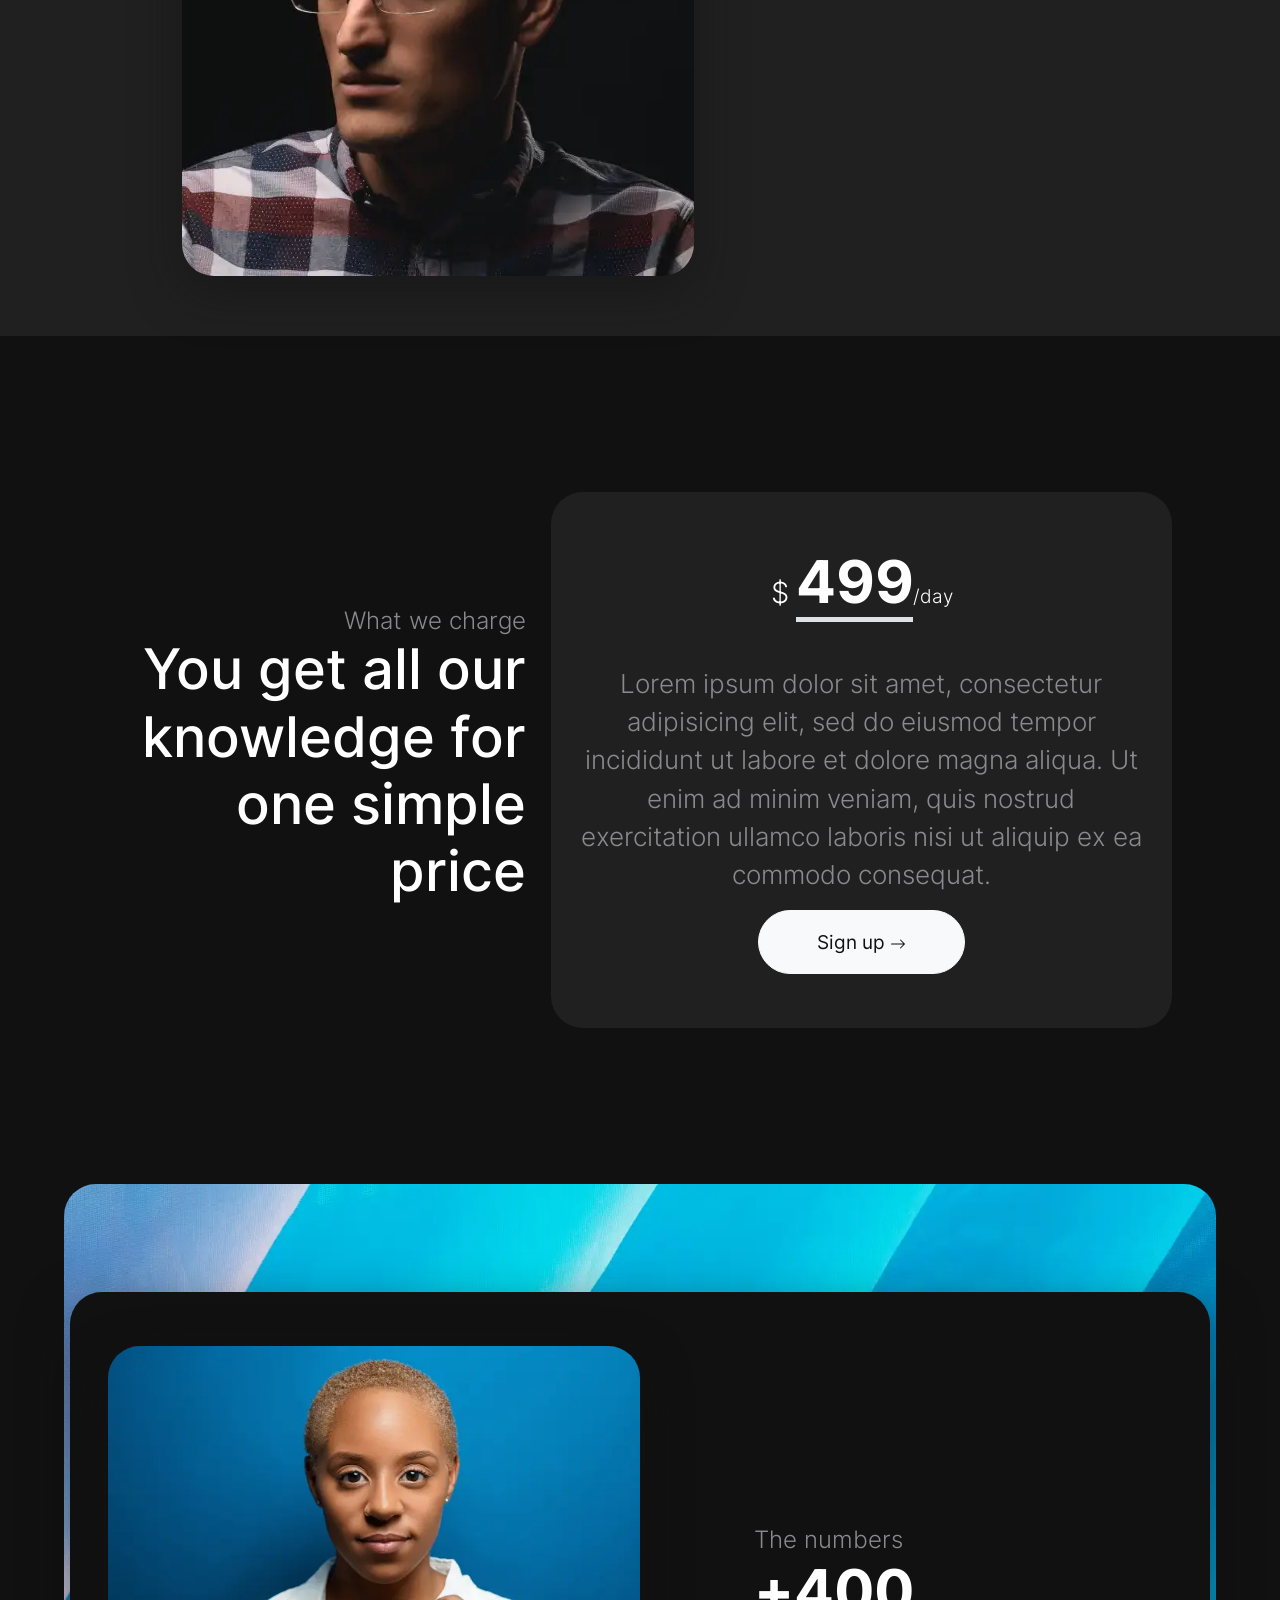
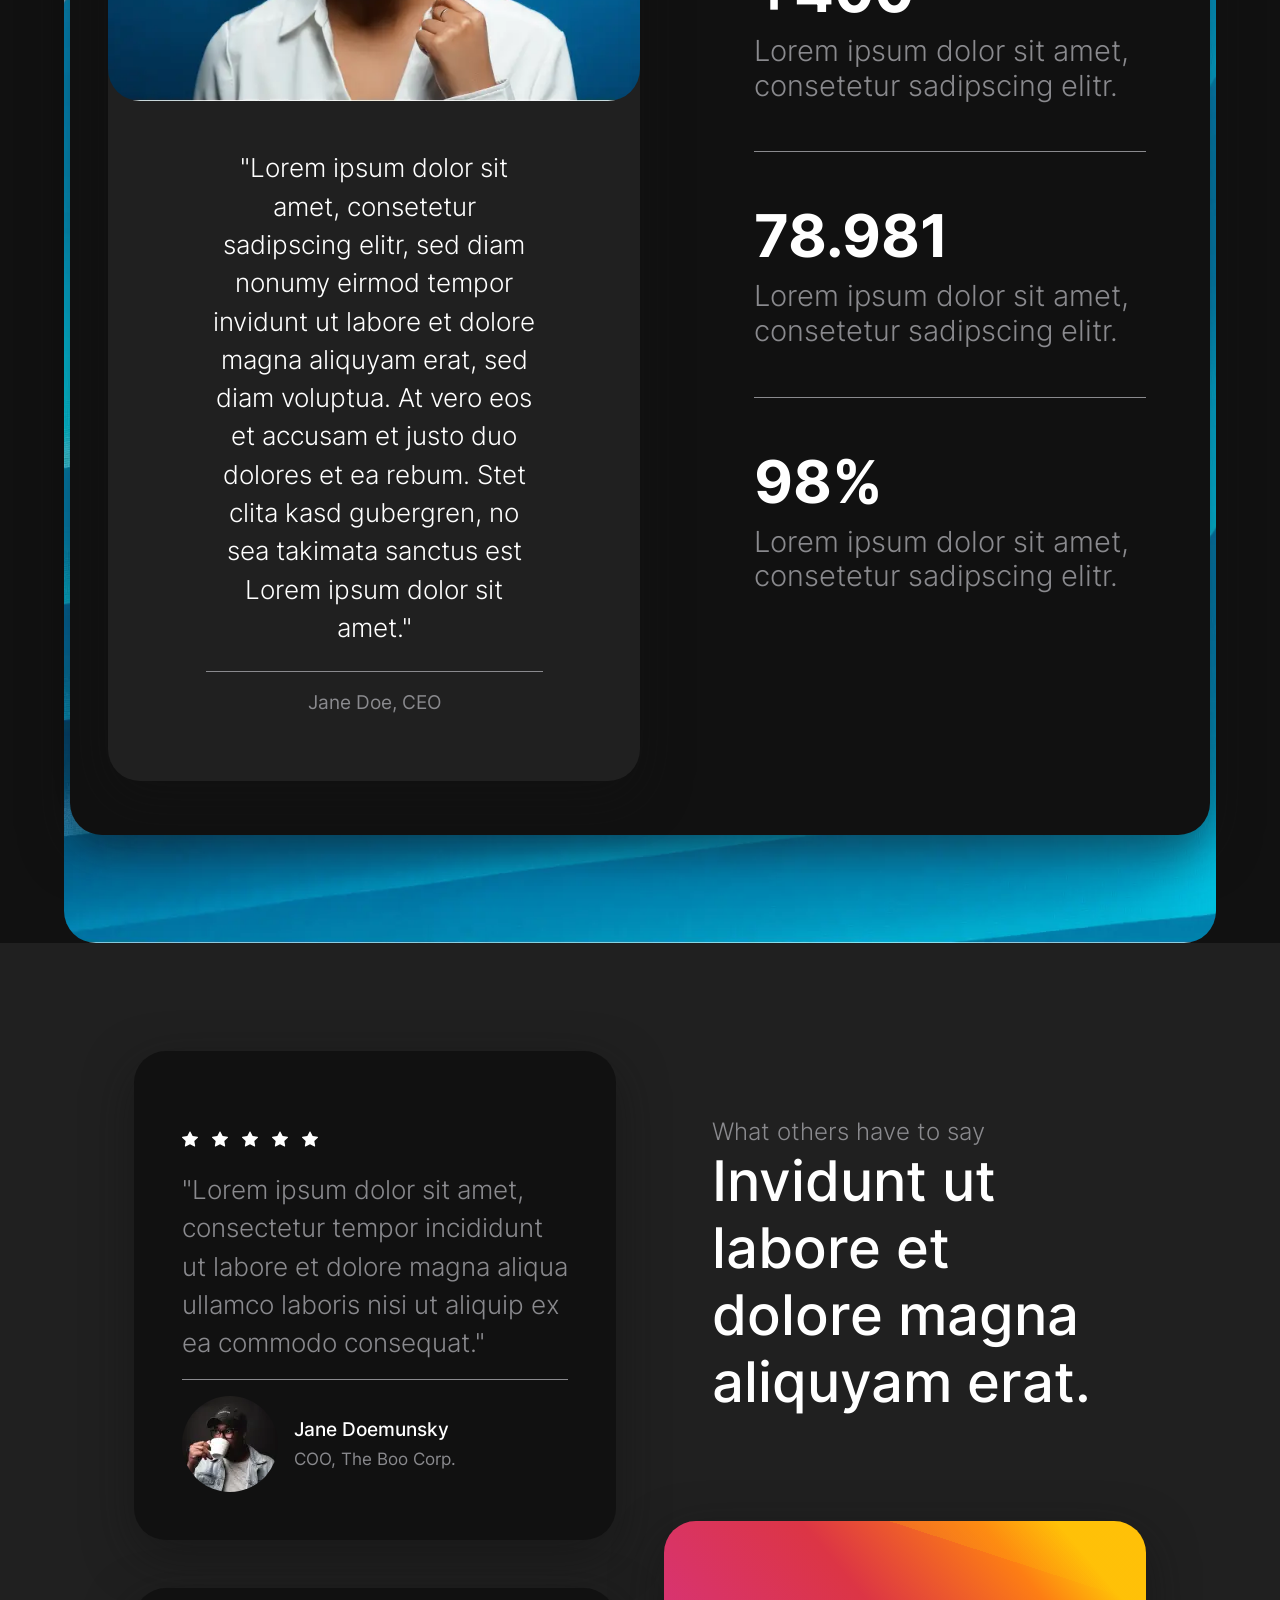
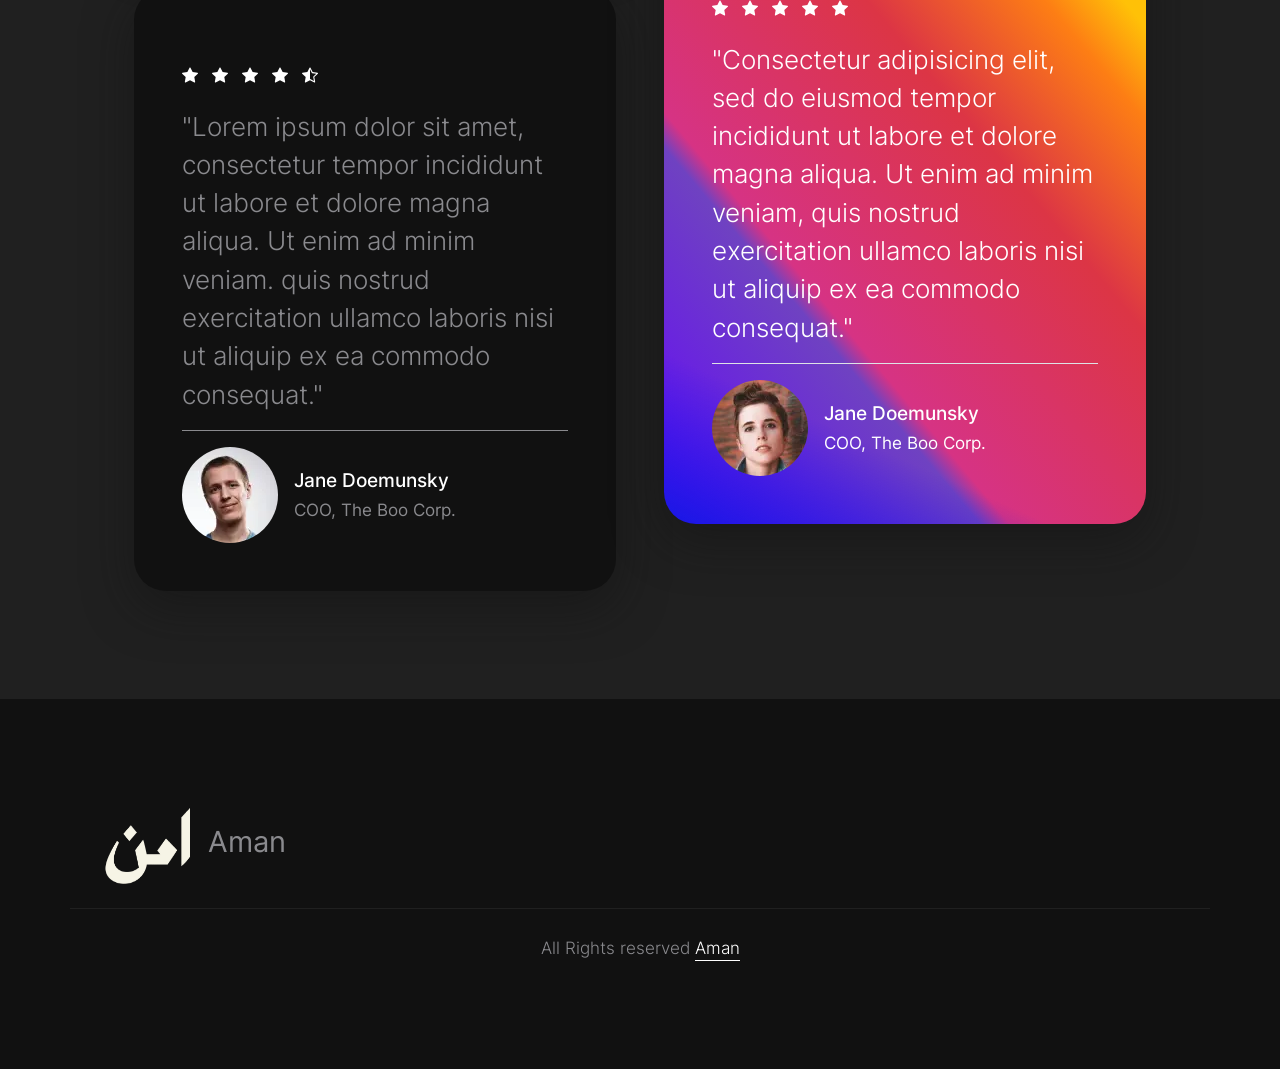
==== commit cce5a11b: "Update index.html" ====
--- a/index.html
+++ b/index.html
@@ -102,7 +102,7 @@
   <div class="row d-flex align-items-center justify-content-center py-vh-5">
     <div class="col-12 col-xl-10">
       <span class="h5 text-secondary fw-lighter">The امن Project</span>
-      <h1 class="display-huge mt-3 mb-3 lh-1">Bringing Religious Harmony Across Pakistan</h1>
+      <h1 class="display-huge mt-3 mb-3 lh-1">Bringing Religious Tolerance Across Pakistan</h1>
     </div>
     <div class="col-12 col-xl-8">
       <p class="lead text-secondary">Viva la Vida!</p>
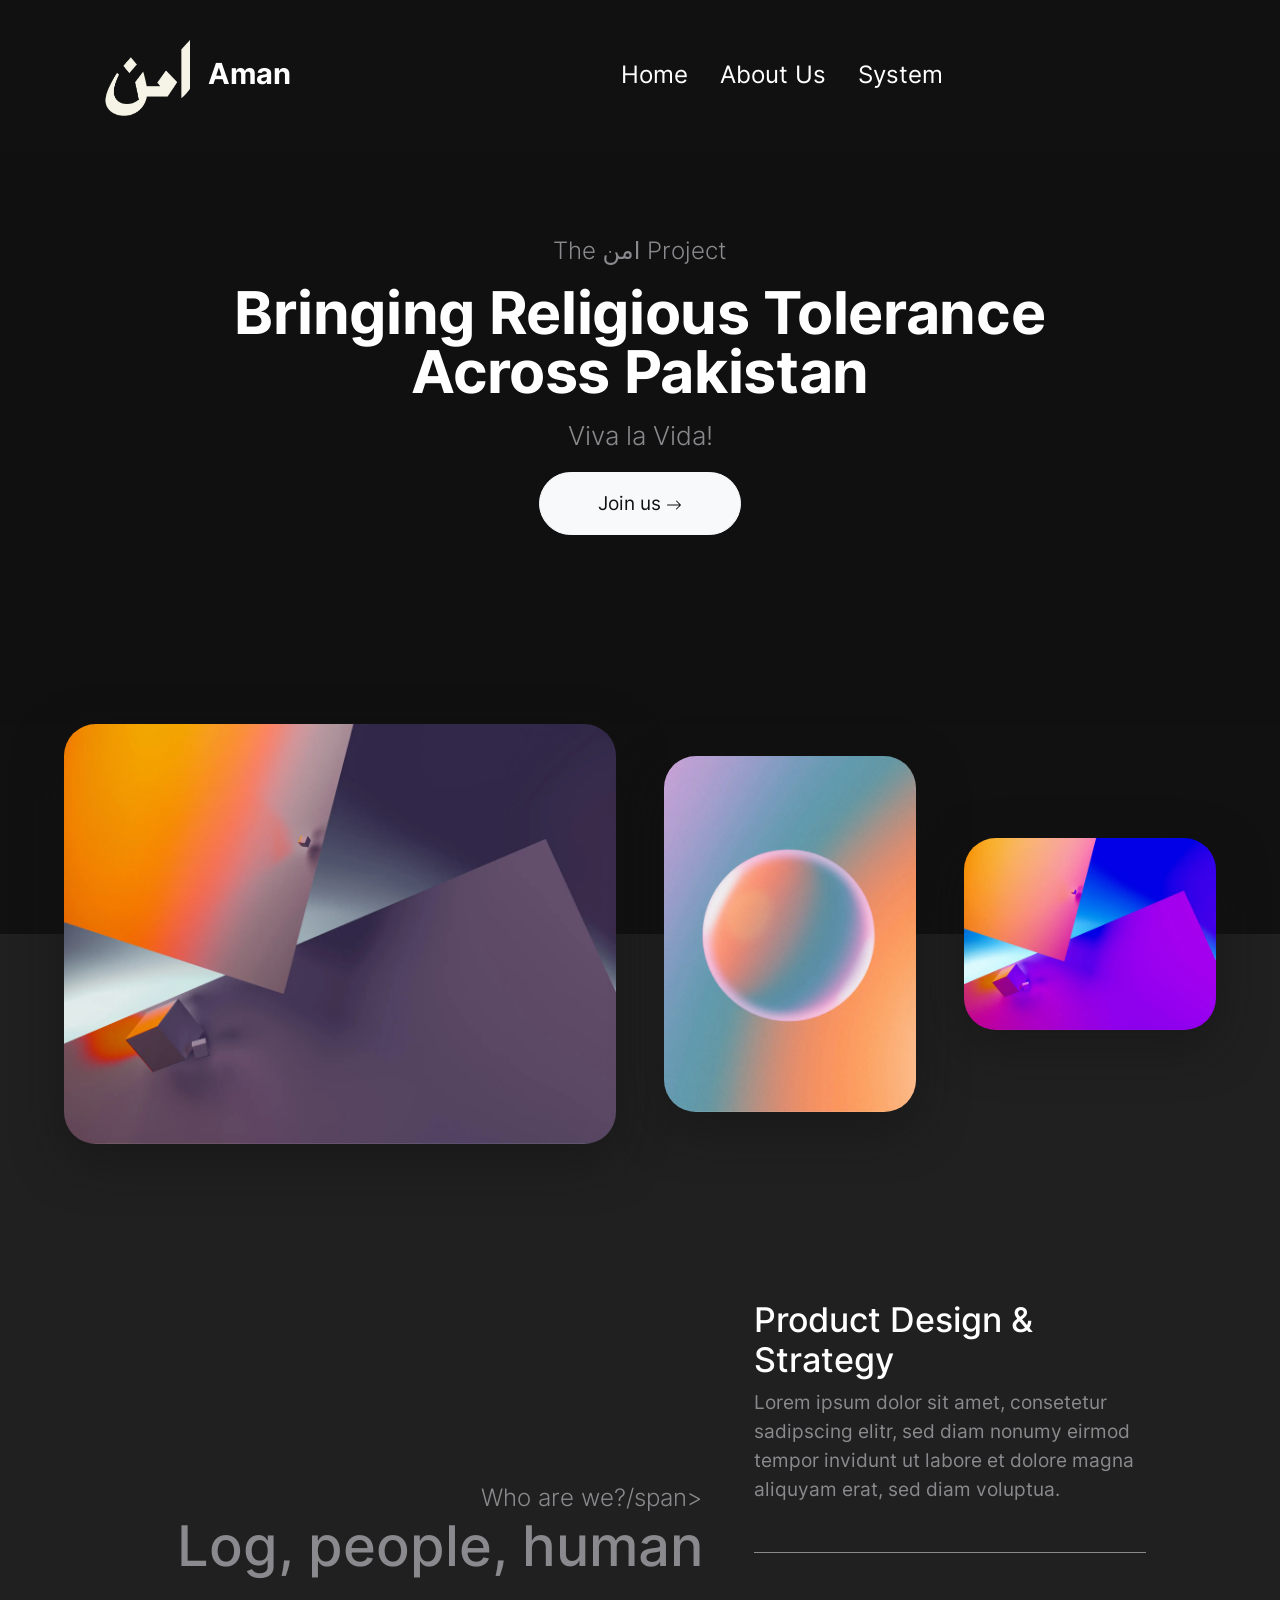
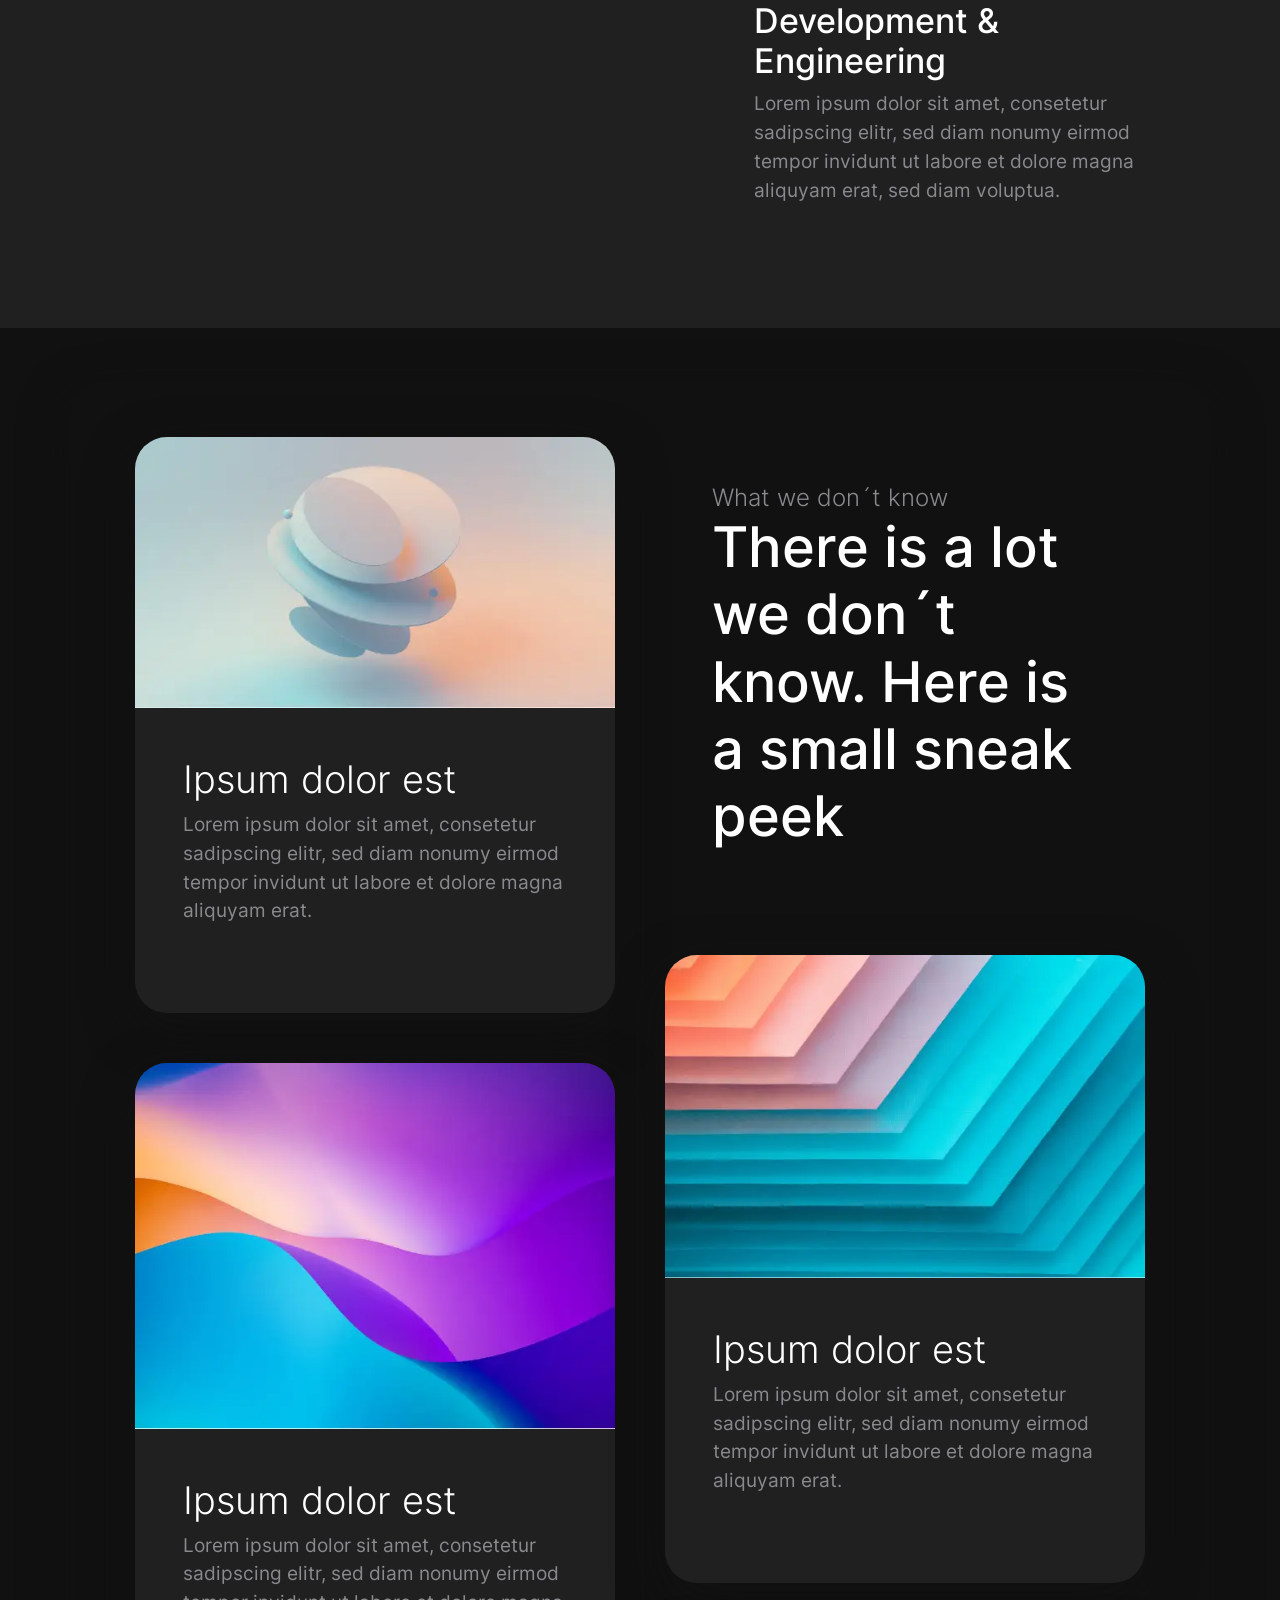
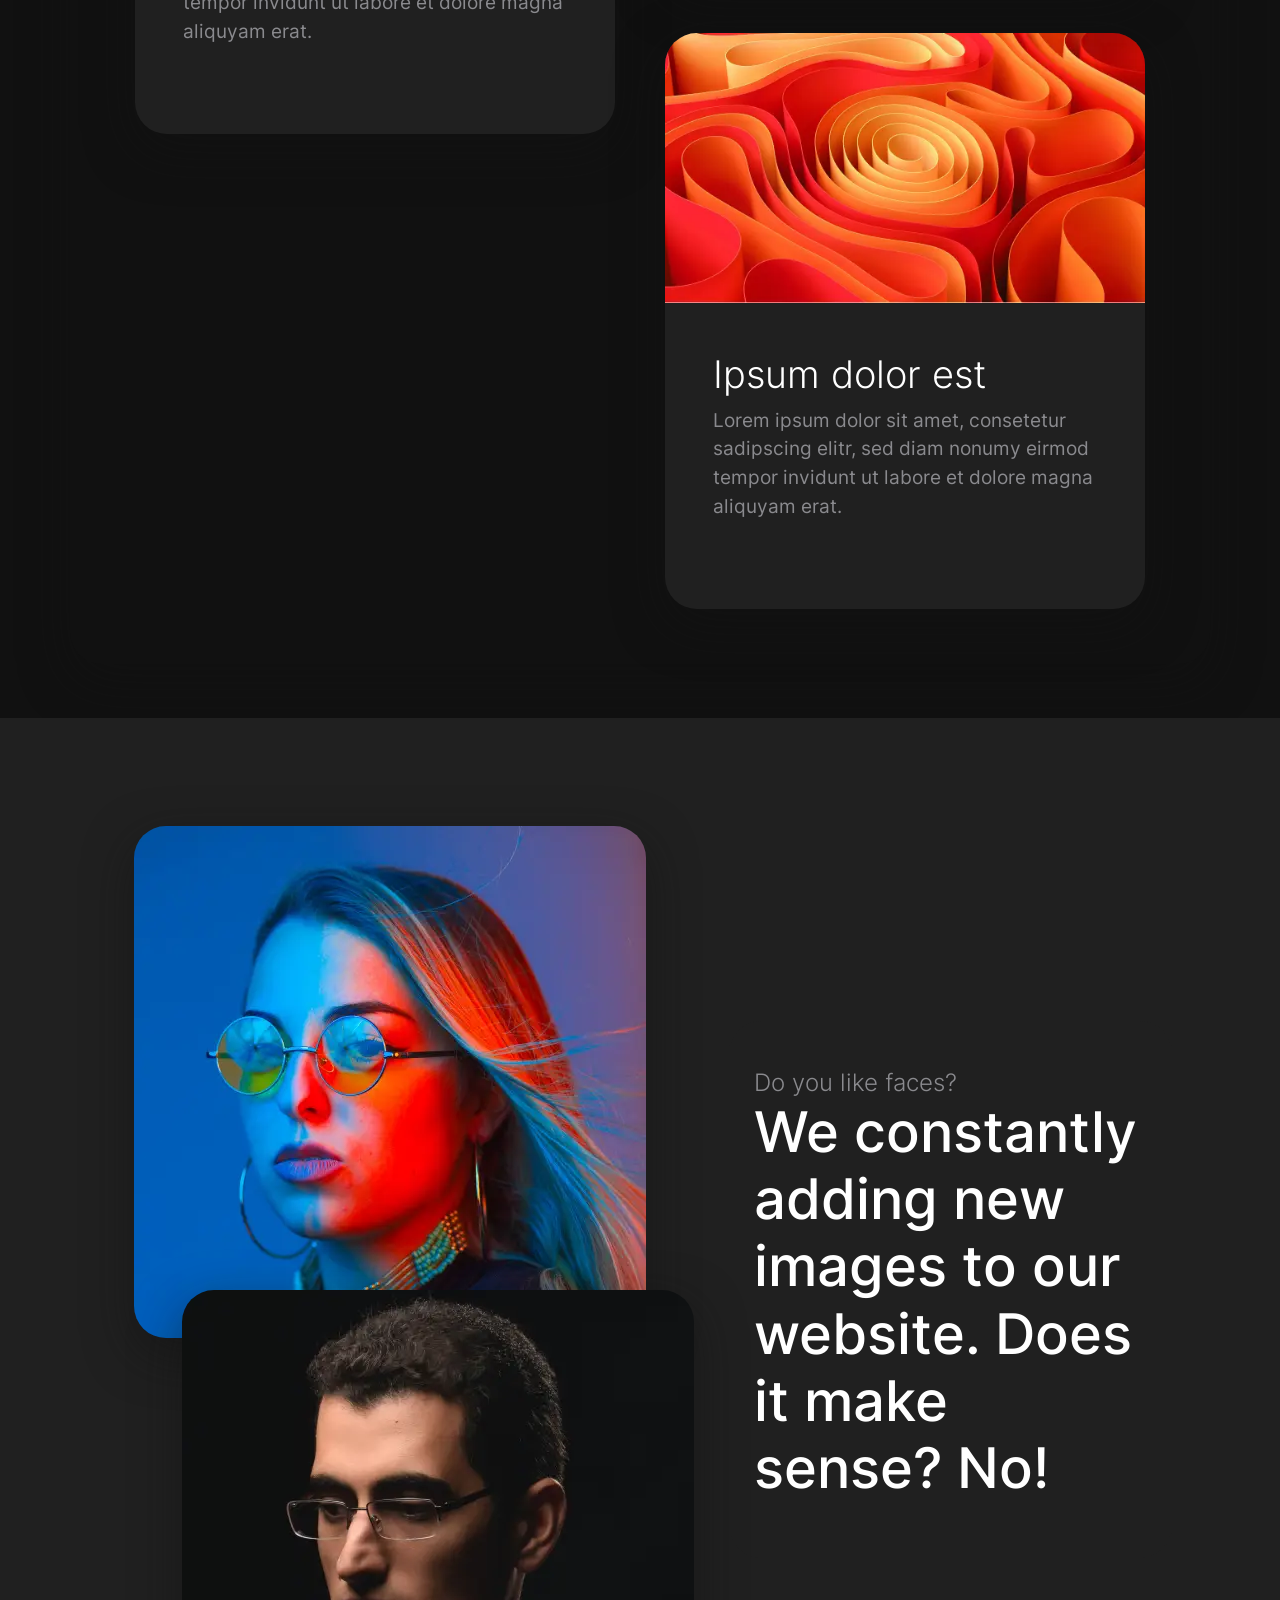
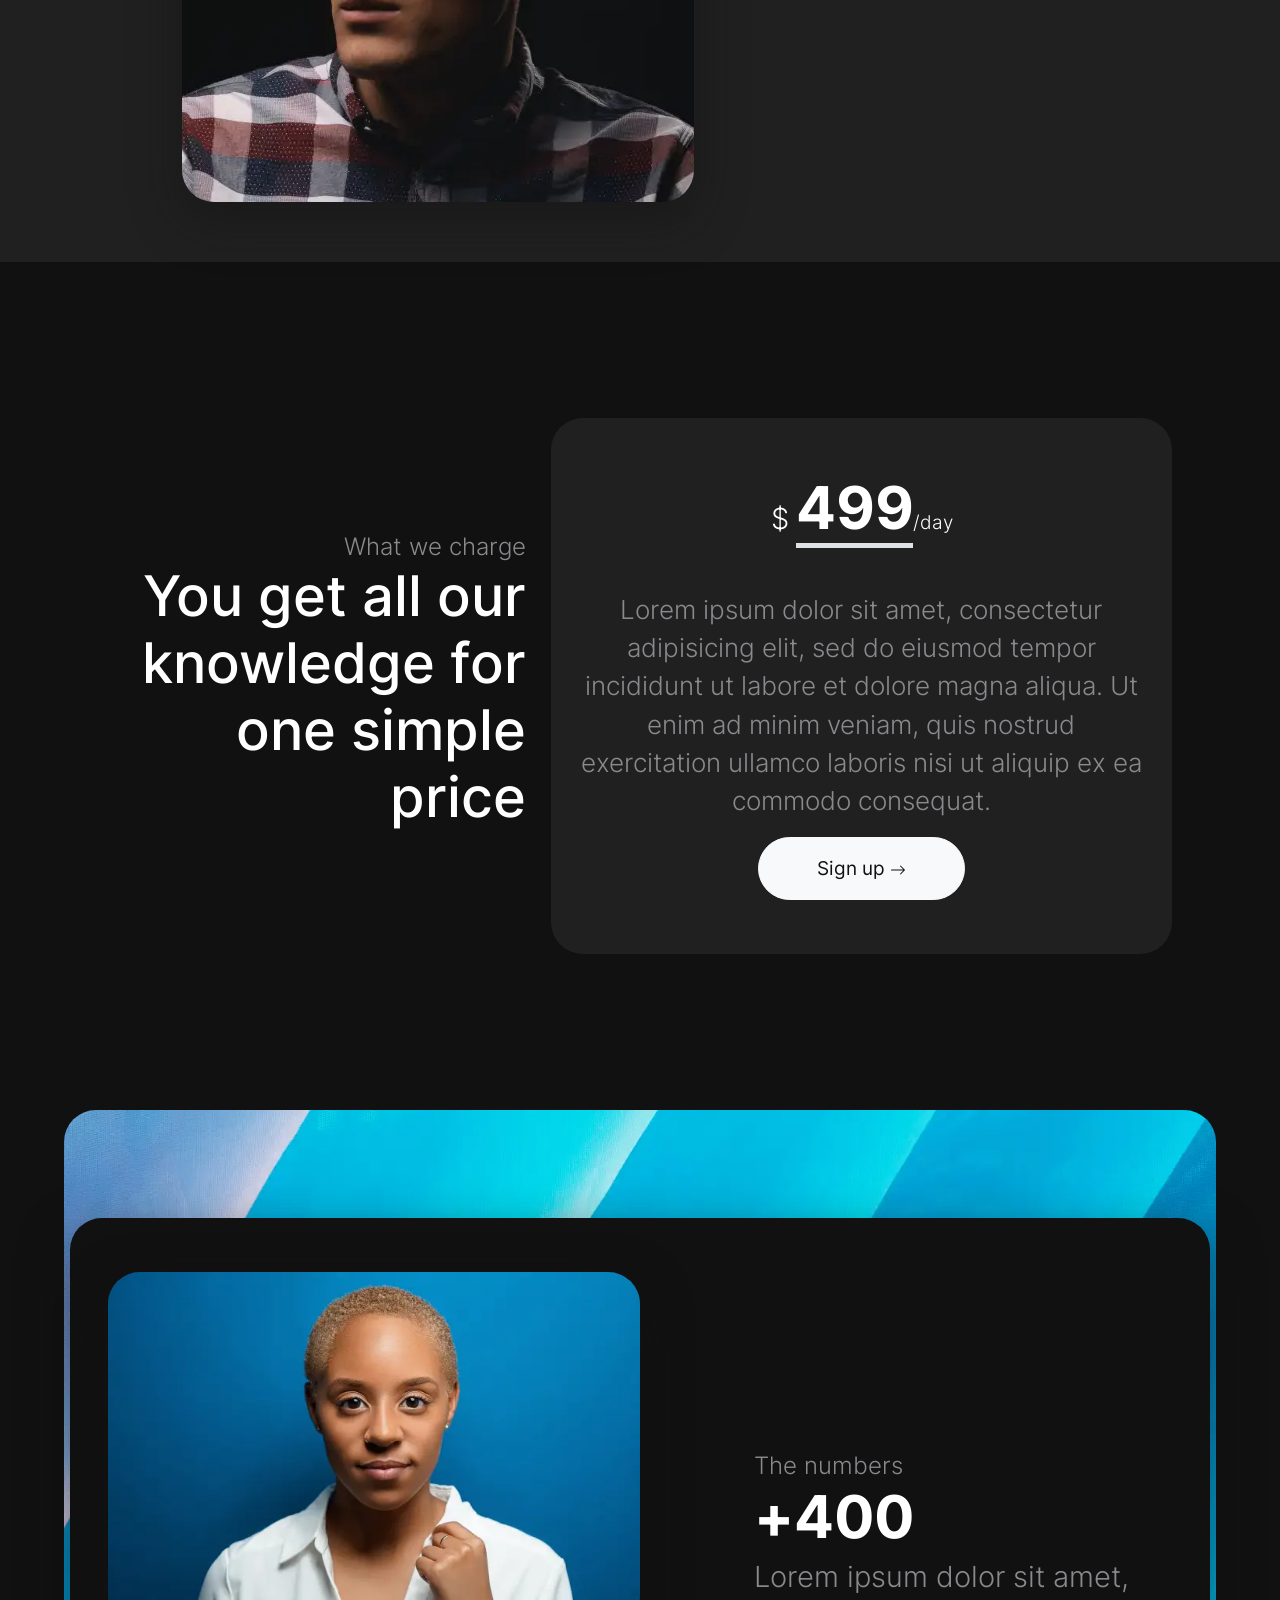
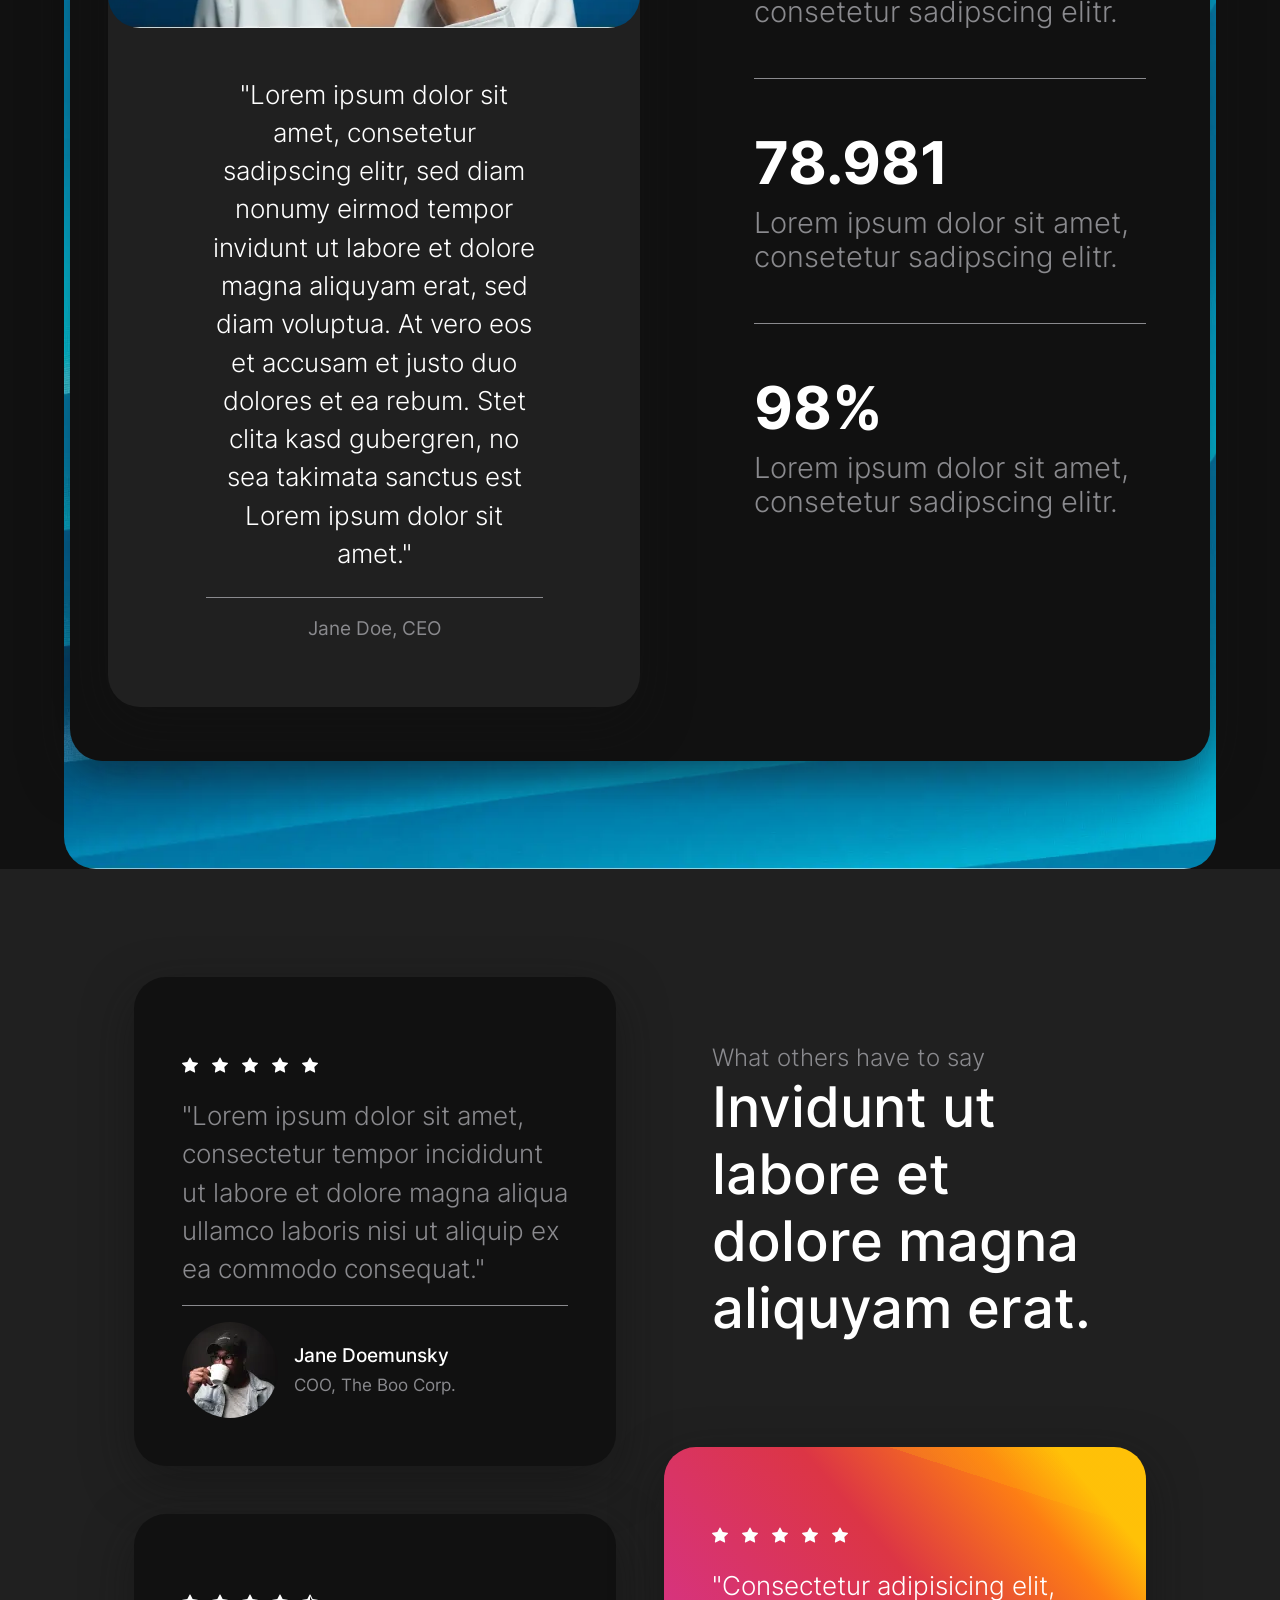
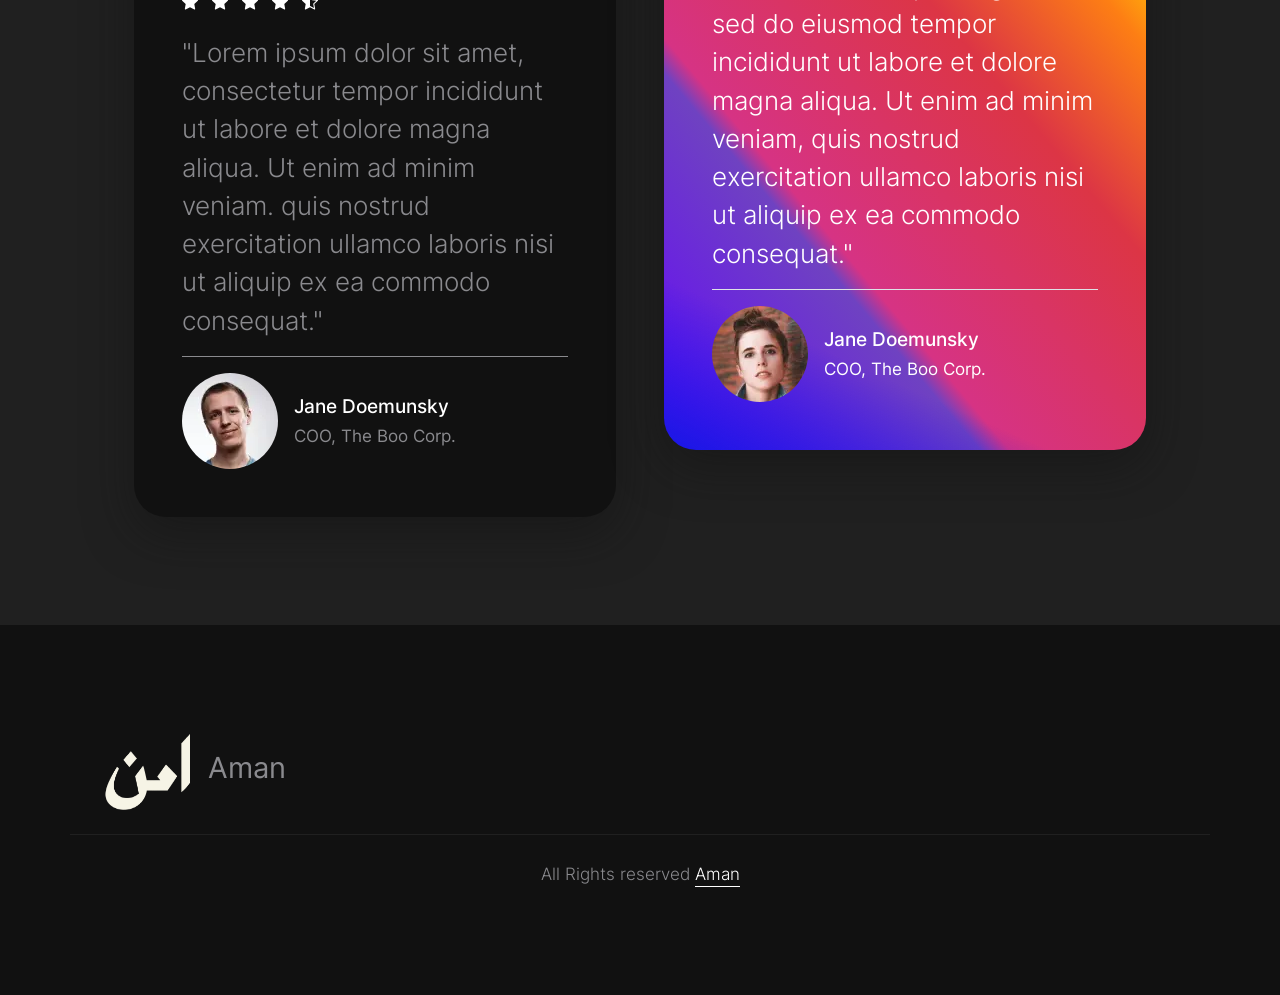
==== commit 6a6b9d3a: "Update index.html" ====
--- a/index.html
+++ b/index.html
@@ -139,8 +139,8 @@
   <div class="container px-vw-5 py-vh-5">
     <div class="row d-flex align-items-center">
       <div class="col-12 col-lg-7 text-lg-end" data-aos="fade-right">
-        <span class="h5 text-secondary fw-lighter">What we do</span>
-        <h2 class="display-4">Lorem ipsum dolor sit amet, consetetur sadipscing elitr, sed diam nonumy eirmod tempor invidunt ut labore et dolore magna aliquyam erat, sed diam voluptua.</h2>
+        <span class="h5 text-secondary fw-lighter">Who are we?/span>
+        <h2 class="display-4">Log, people, human</h2>
       </div>
       <div class="col-12 col-lg-5" data-aos="fade-left">
         <h3 class="pt-5">Product Design & Strategy</h3>
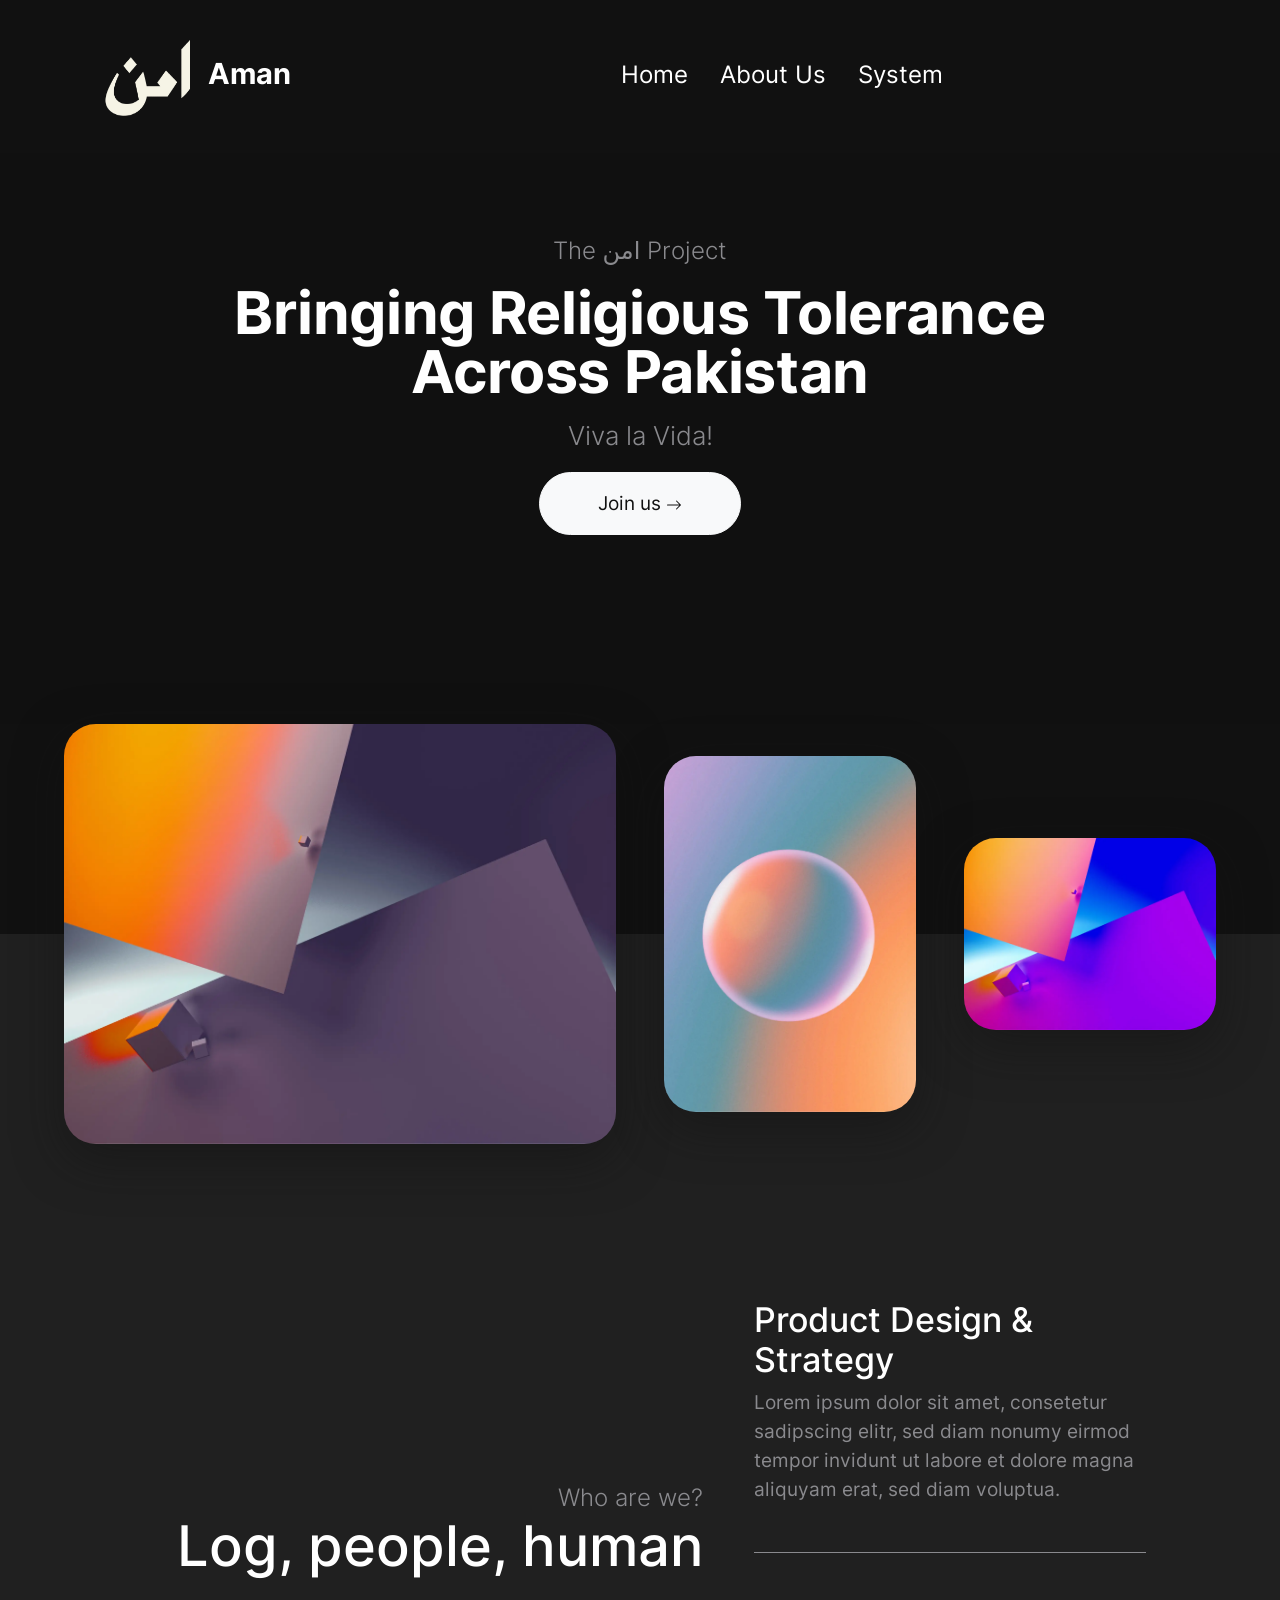
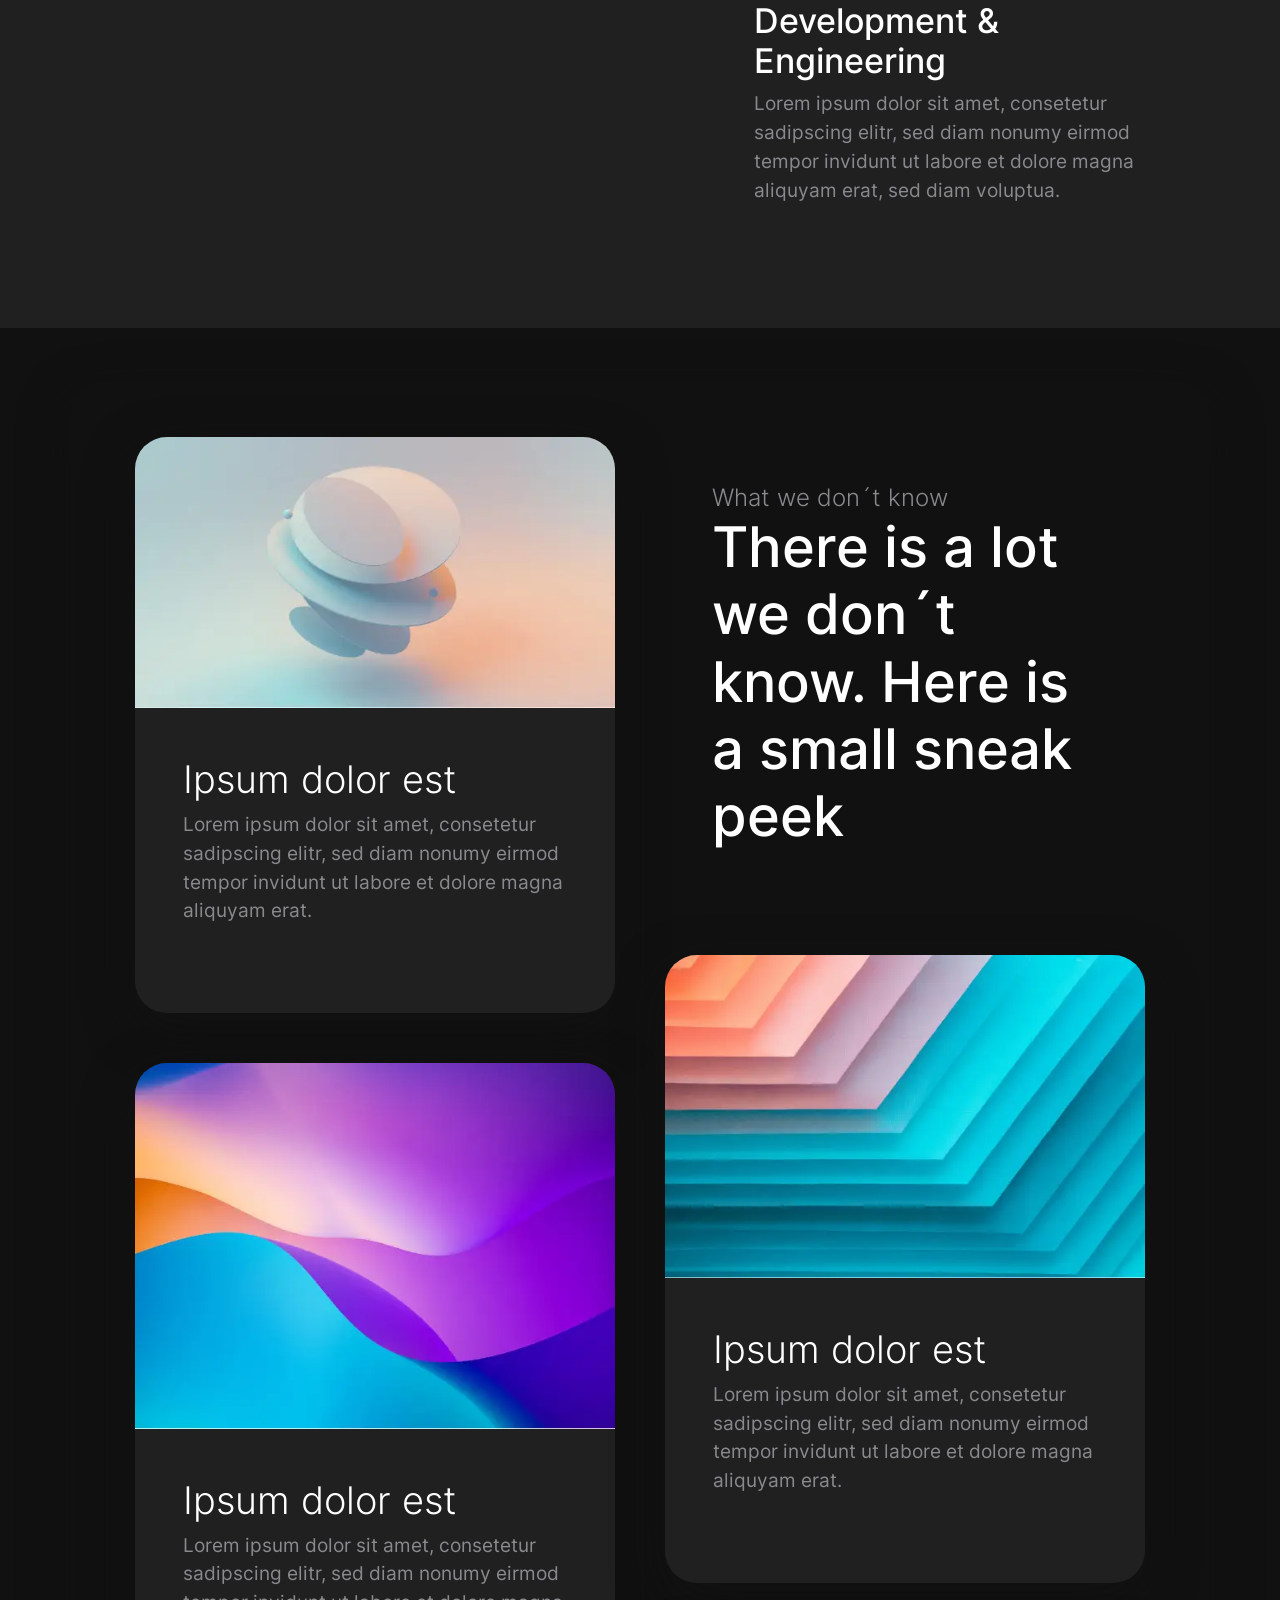
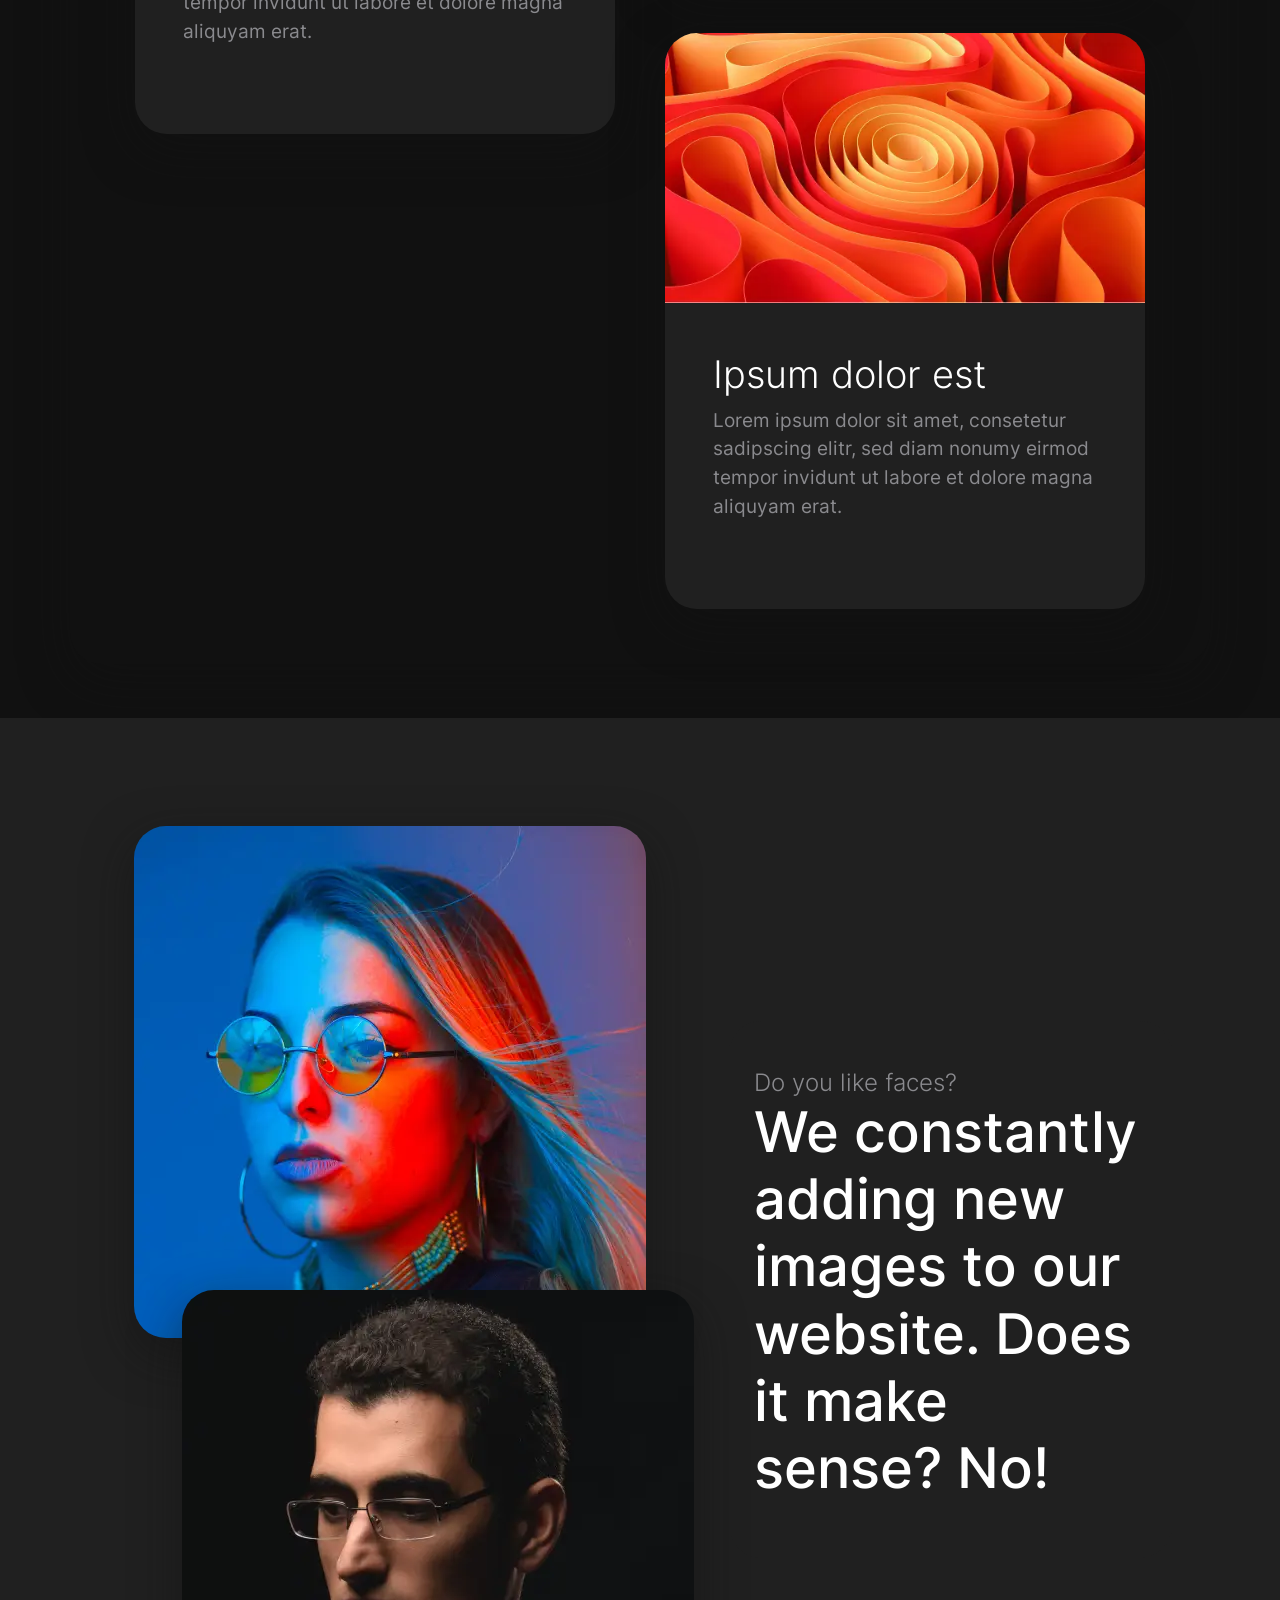
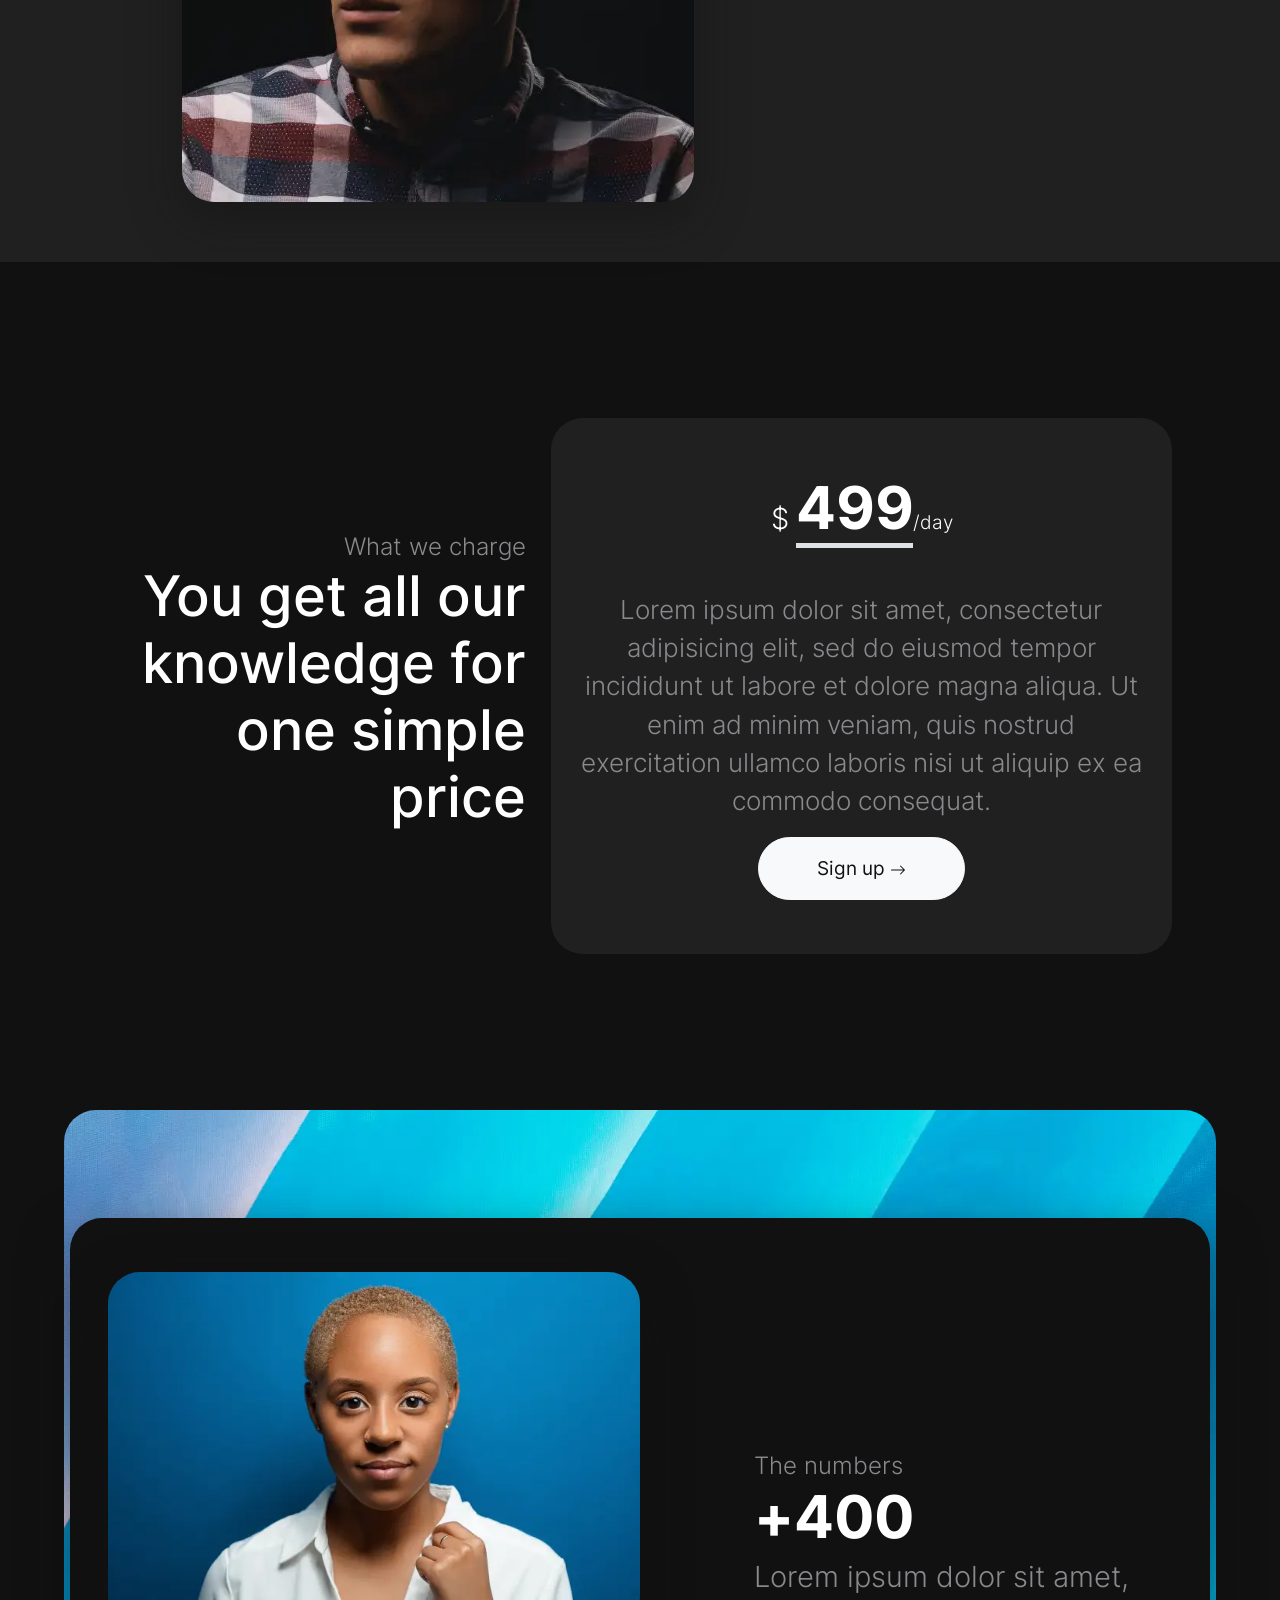
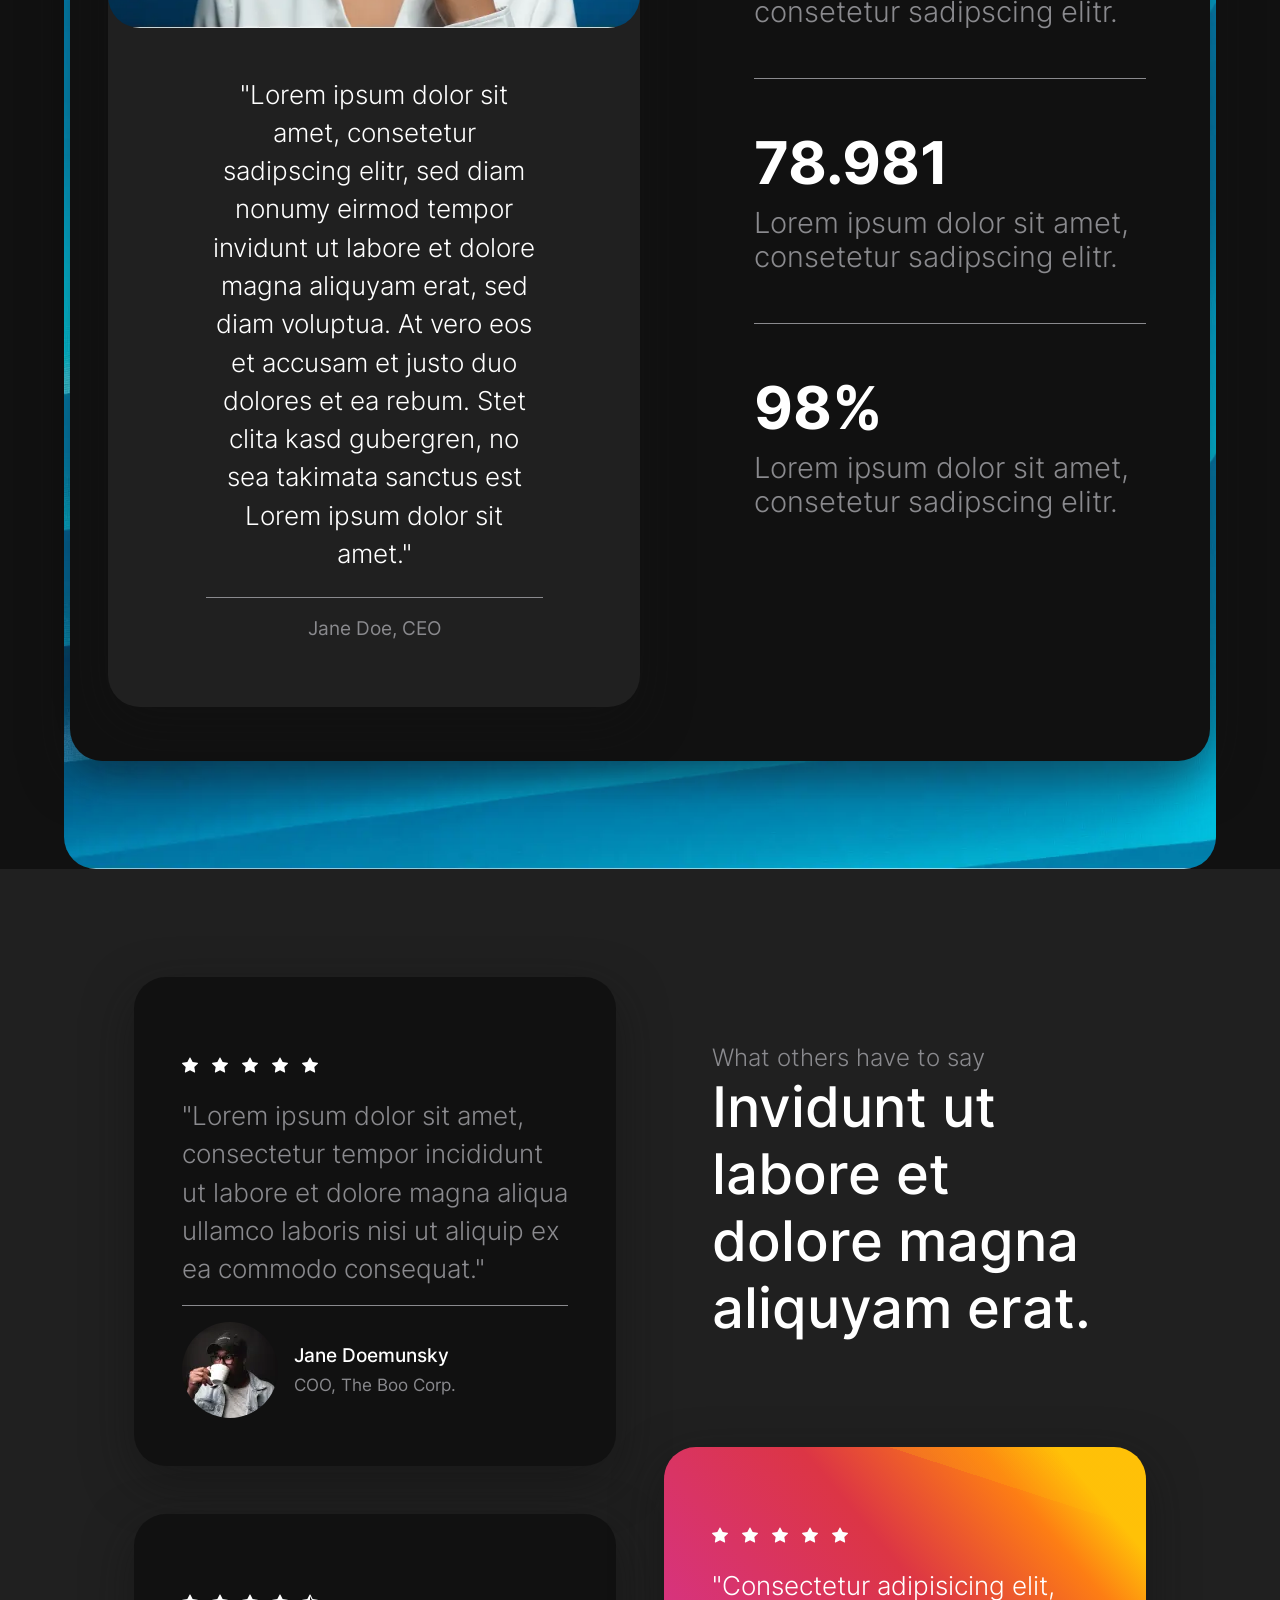
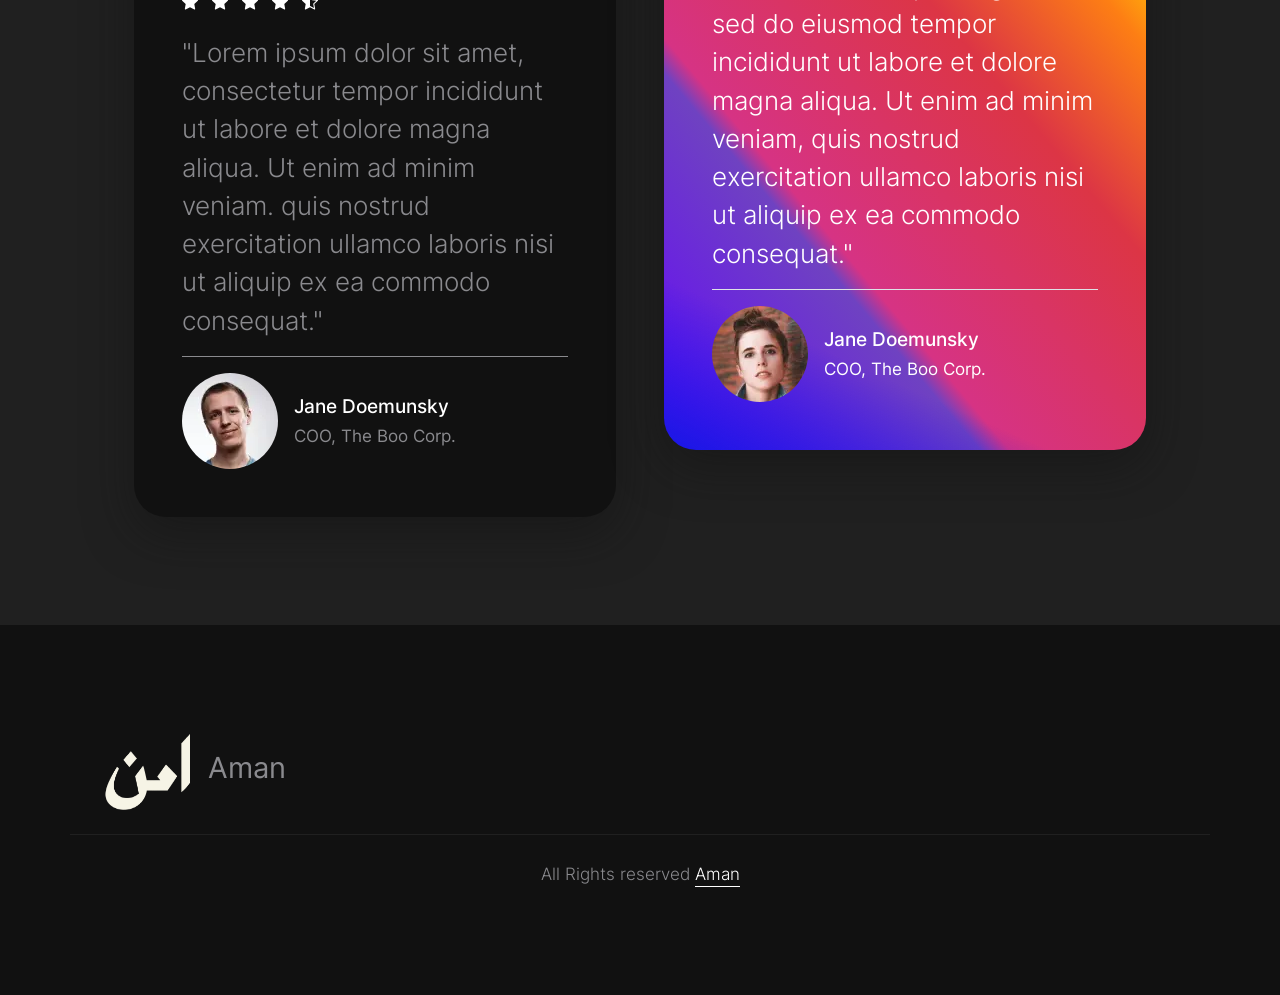
==== commit 1ea25603: "Update index.html" ====
--- a/index.html
+++ b/index.html
@@ -139,7 +139,7 @@
   <div class="container px-vw-5 py-vh-5">
     <div class="row d-flex align-items-center">
       <div class="col-12 col-lg-7 text-lg-end" data-aos="fade-right">
-        <span class="h5 text-secondary fw-lighter">Who are we?/span>
+        <span class="h5 text-secondary fw-lighter">Who are we?</span>
         <h2 class="display-4">Log, people, human</h2>
       </div>
       <div class="col-12 col-lg-5" data-aos="fade-left">
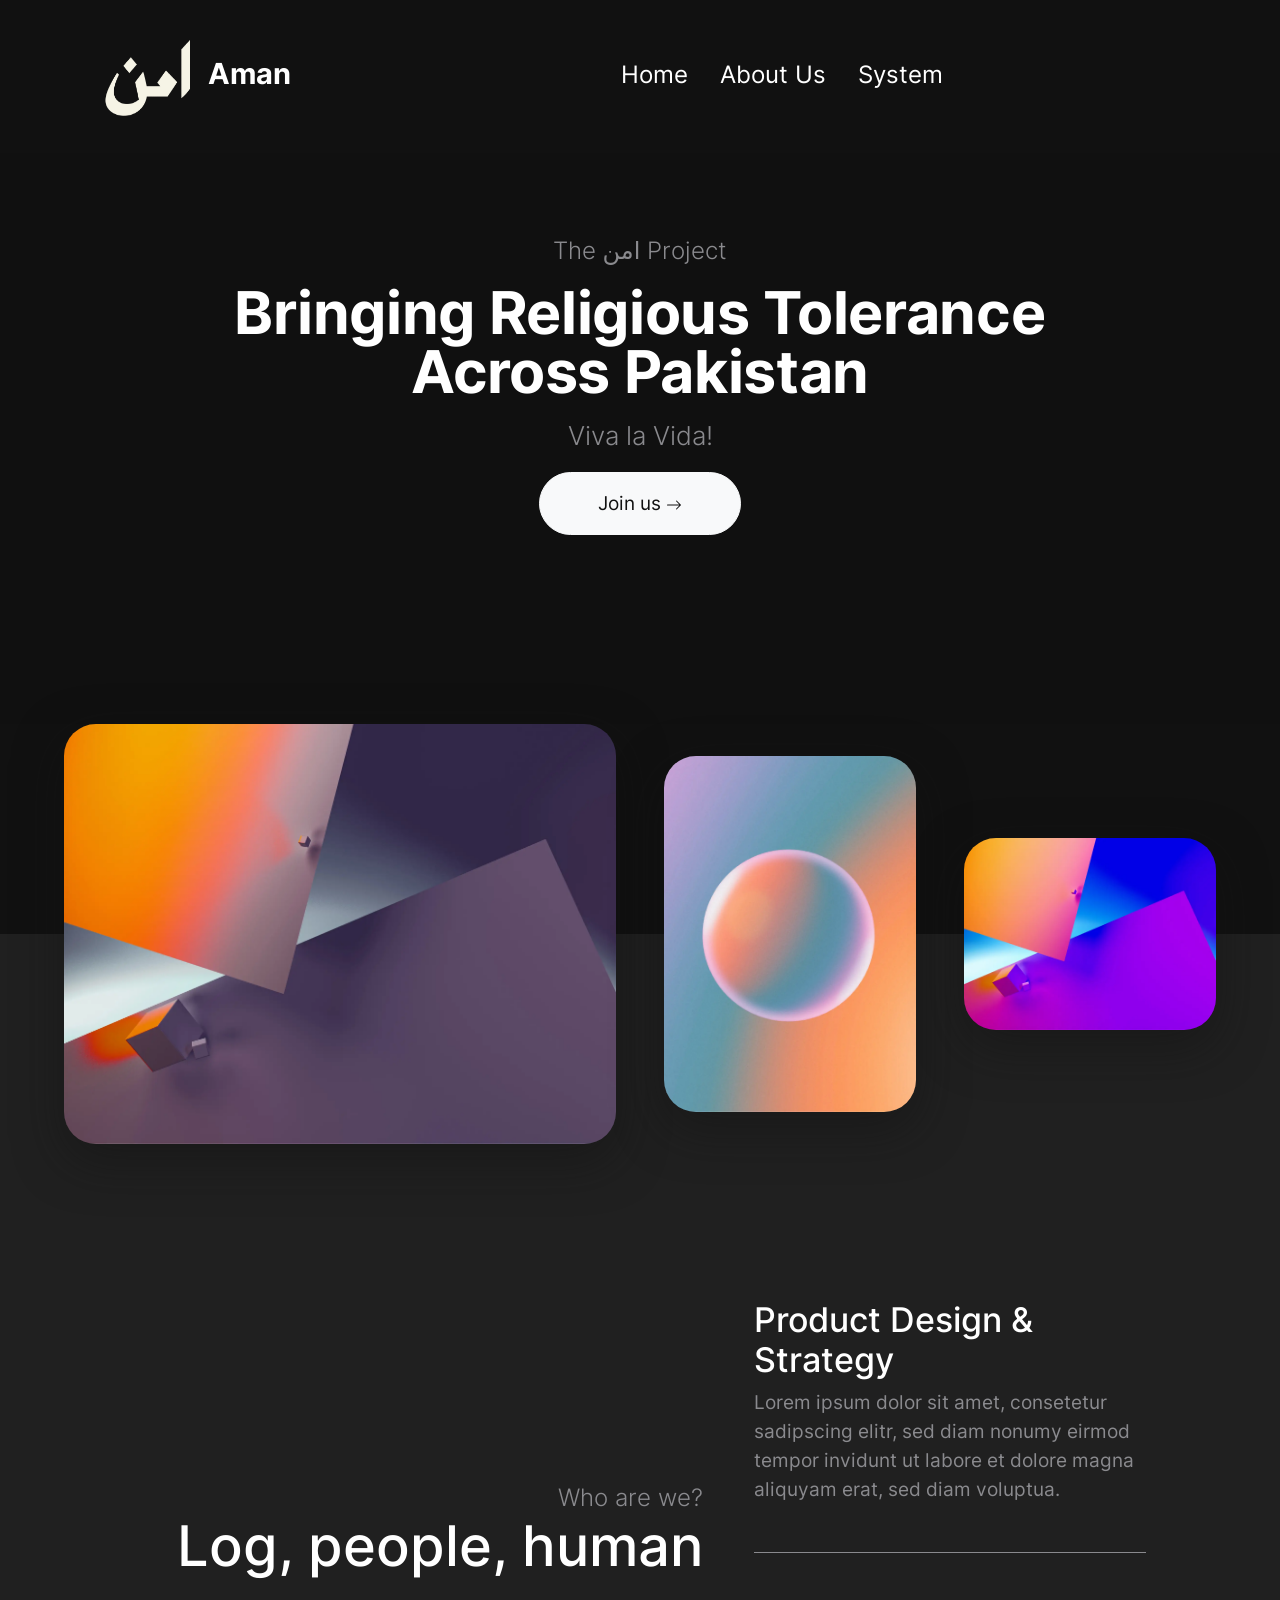
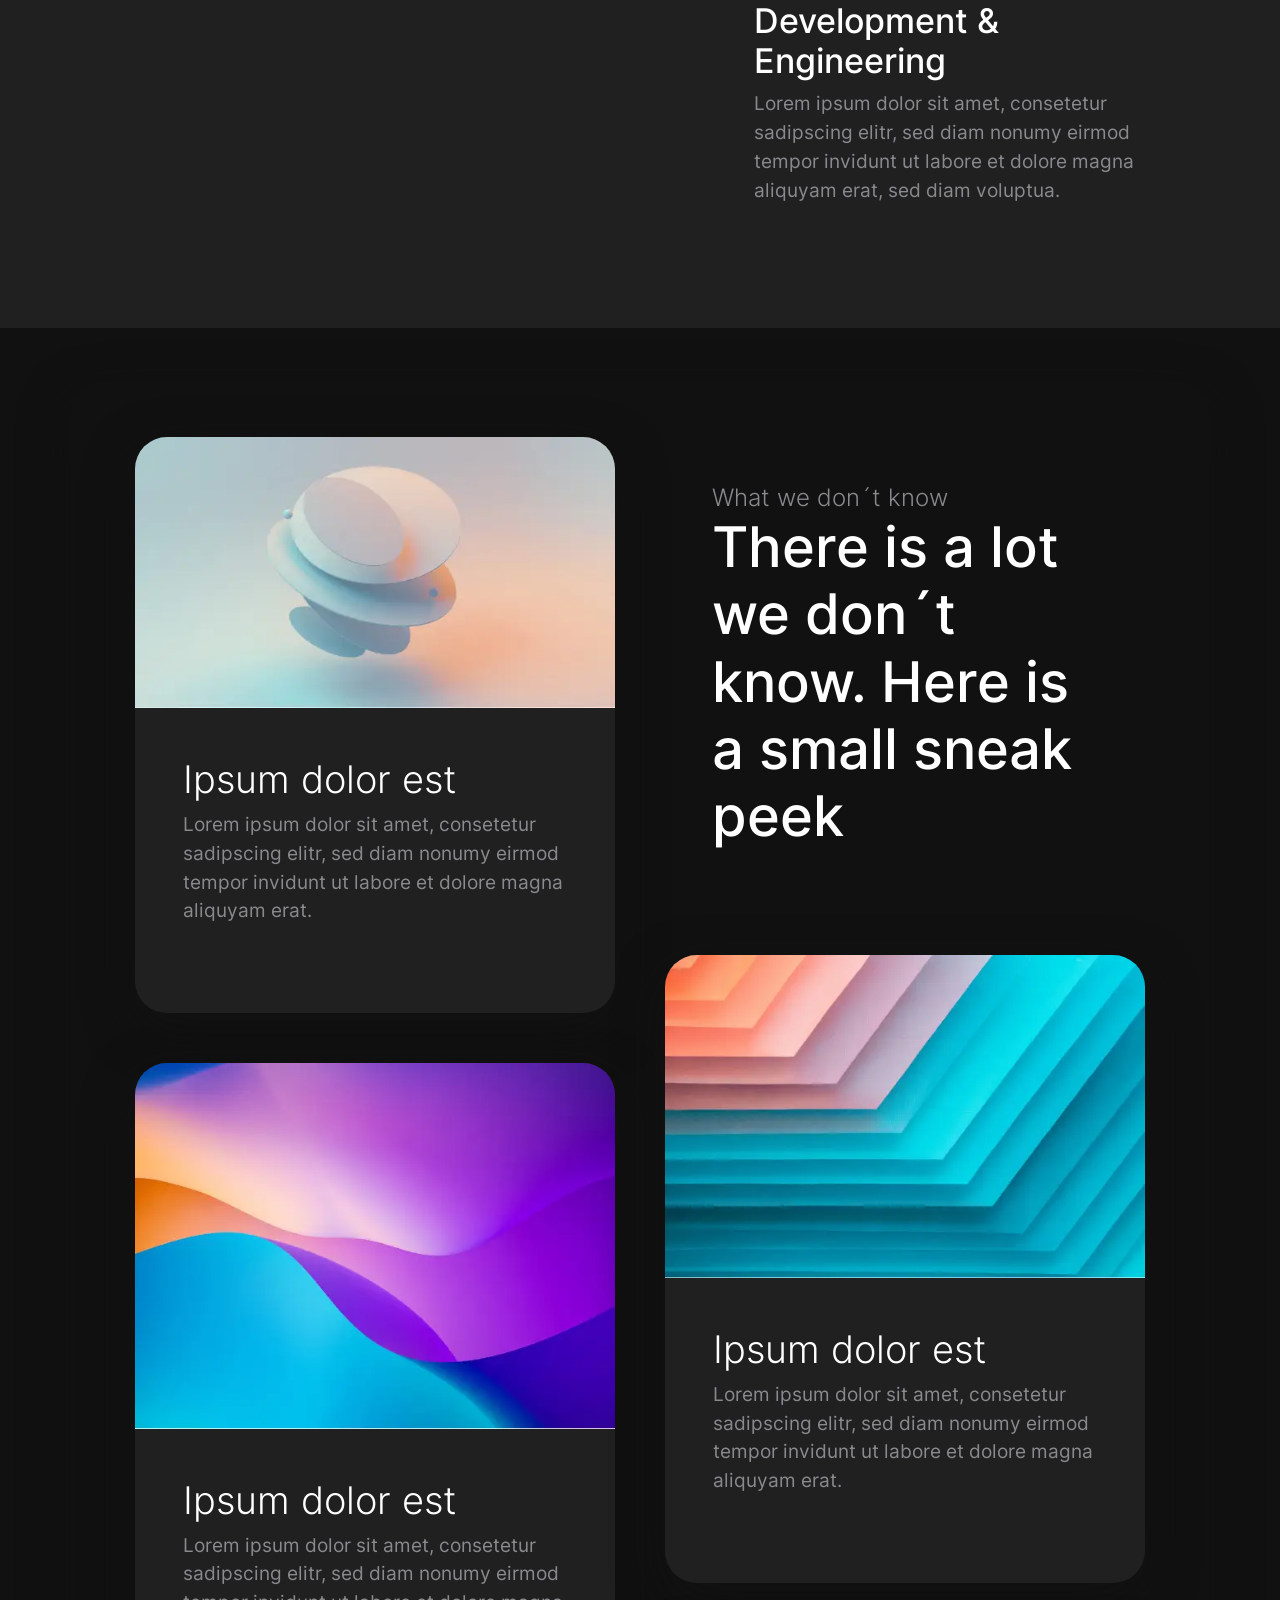
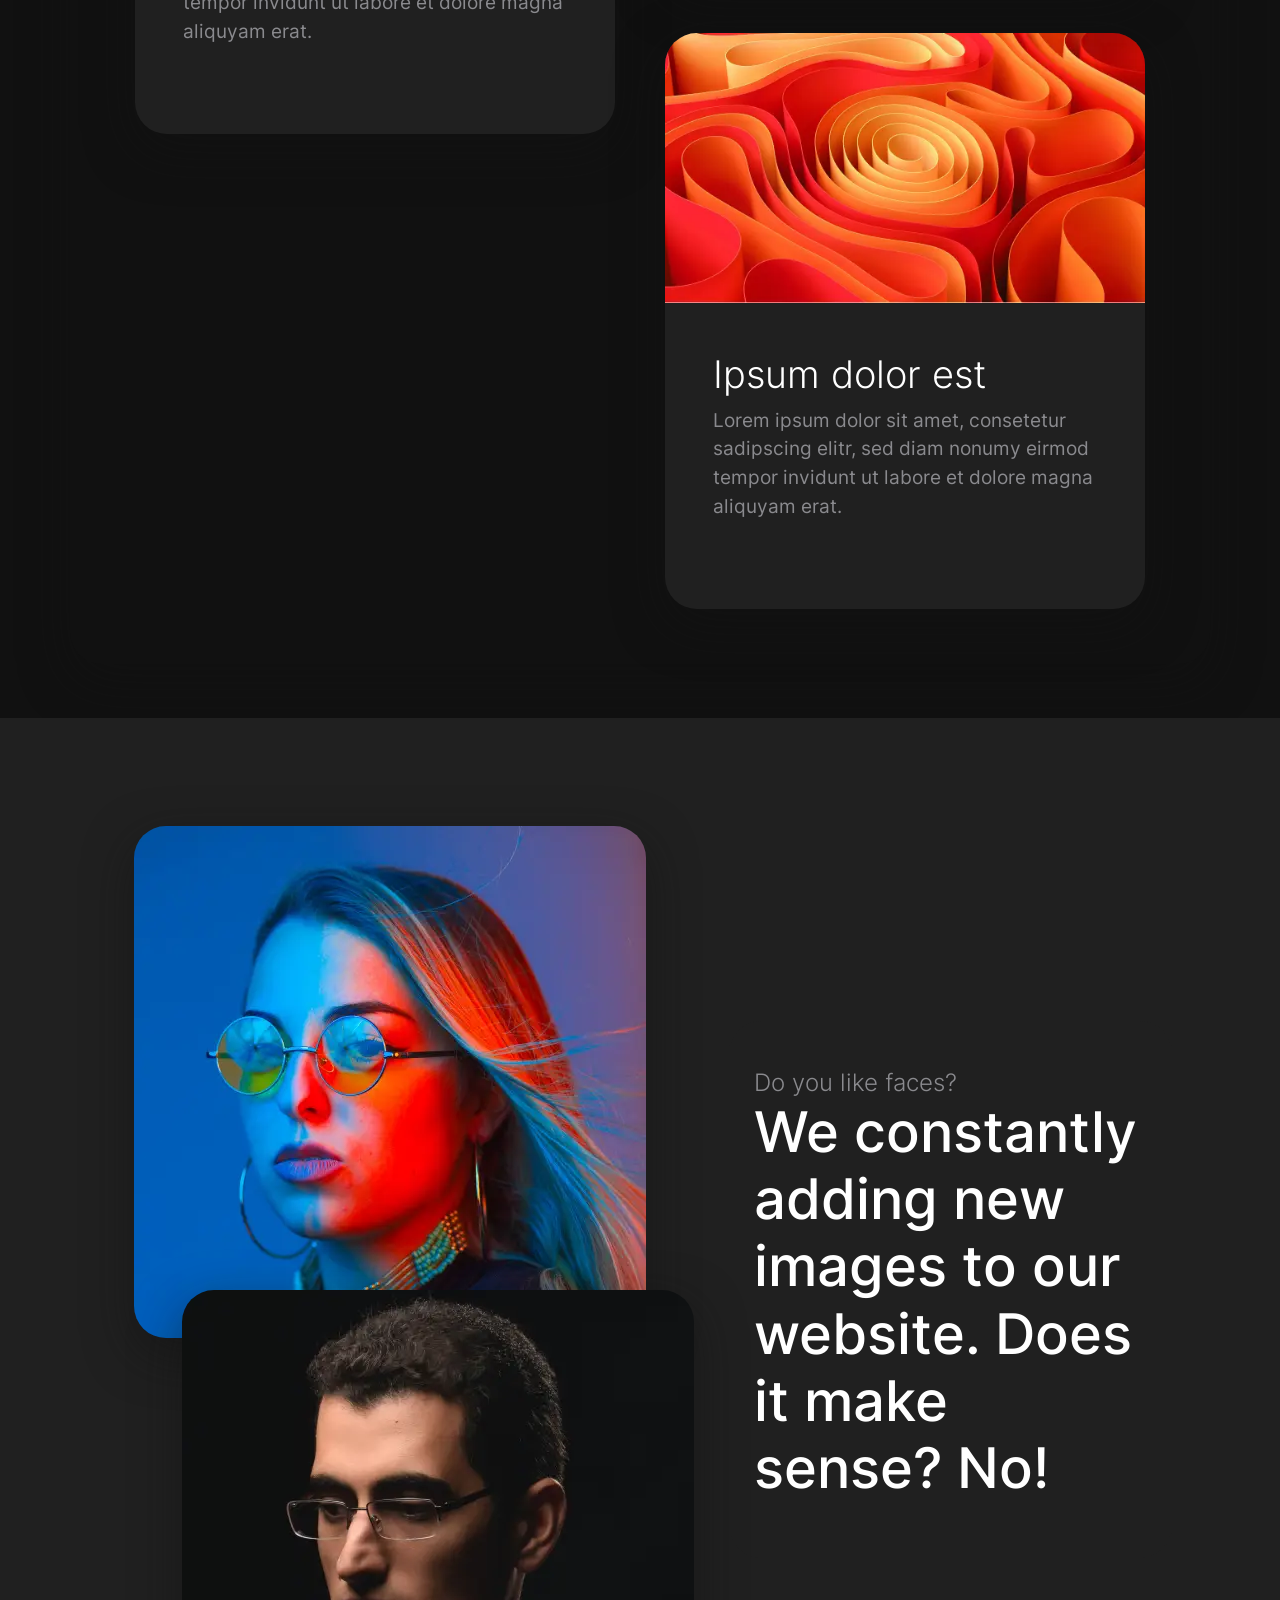
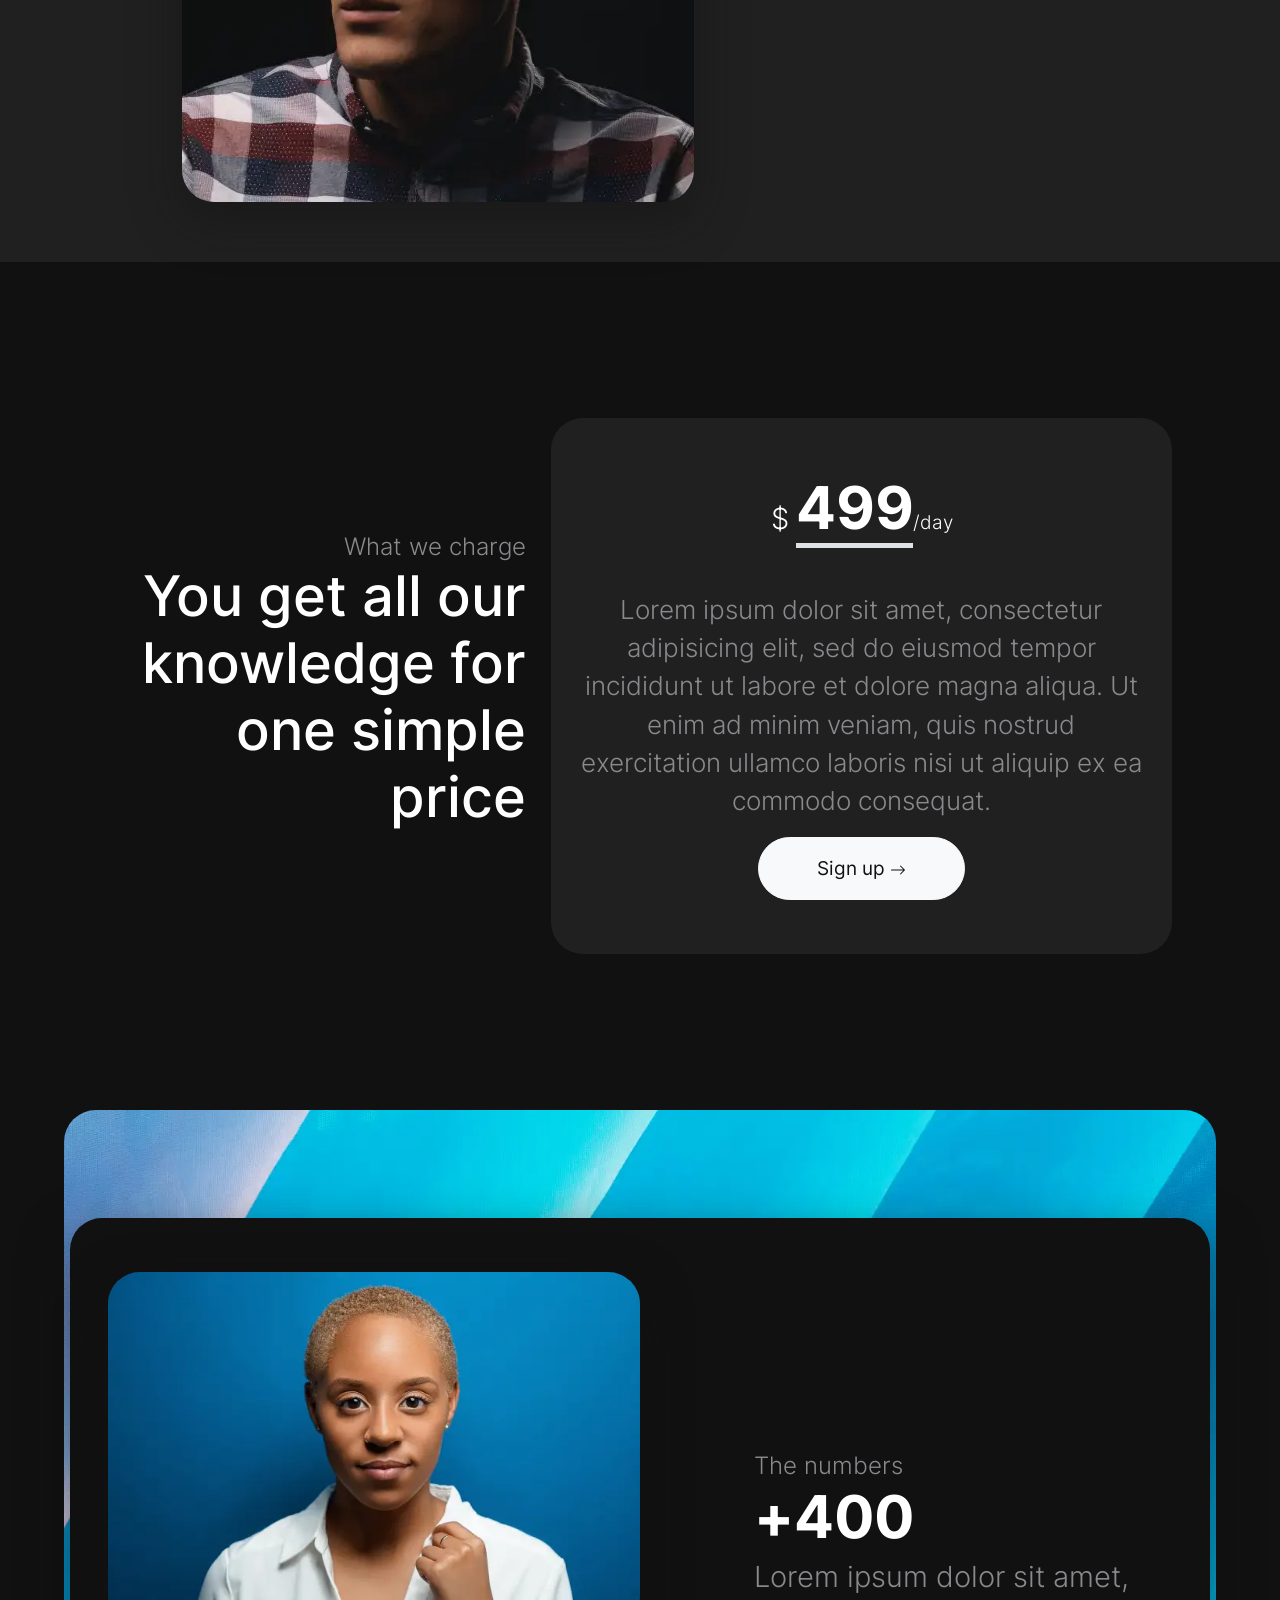
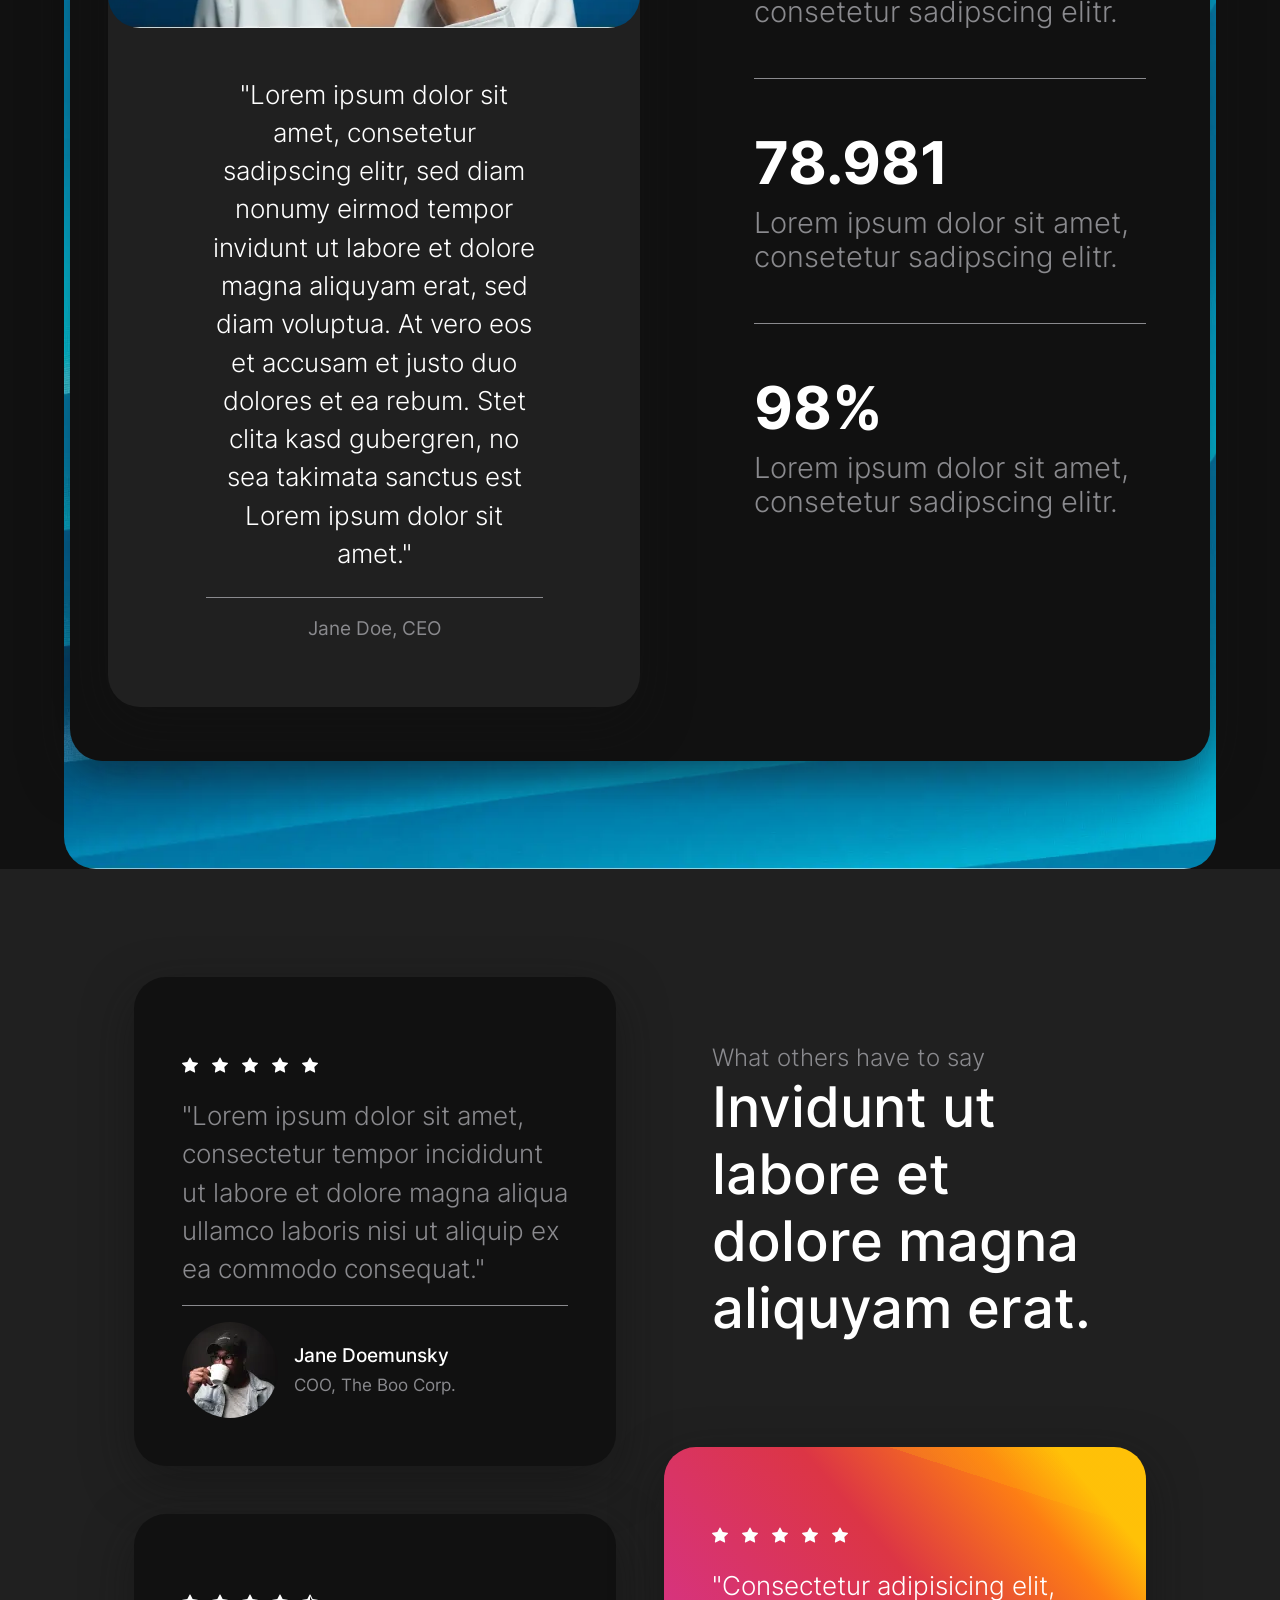
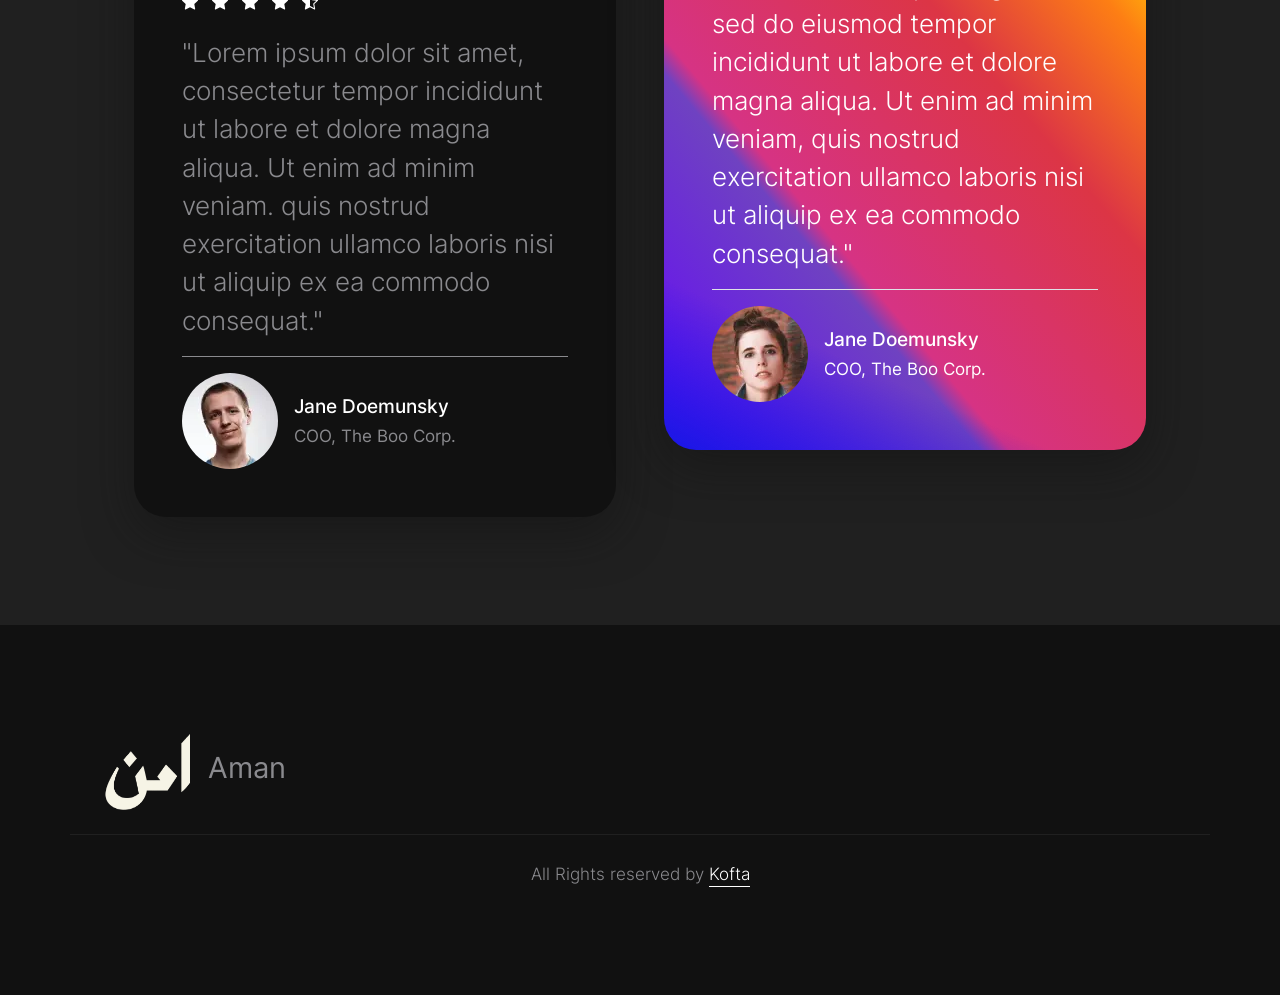
==== commit cb608737: "Update index.html" ====
--- a/index.html
+++ b/index.html
@@ -438,8 +438,8 @@
 
       </div>
       
-  <div class="container text-center small py-vh-2 border-top border-dark">All Rights reserved
-    <a href="index.html" class="link-fancy link-fancy-light" target="_blank">Aman</a>
+  <div class="container text-center small py-vh-2 border-top border-dark">All Rights reserved by
+    <a href="index.html" class="link-fancy link-fancy-light" target="_blank">Kofta</a>
   </div>
 </footer>
 
